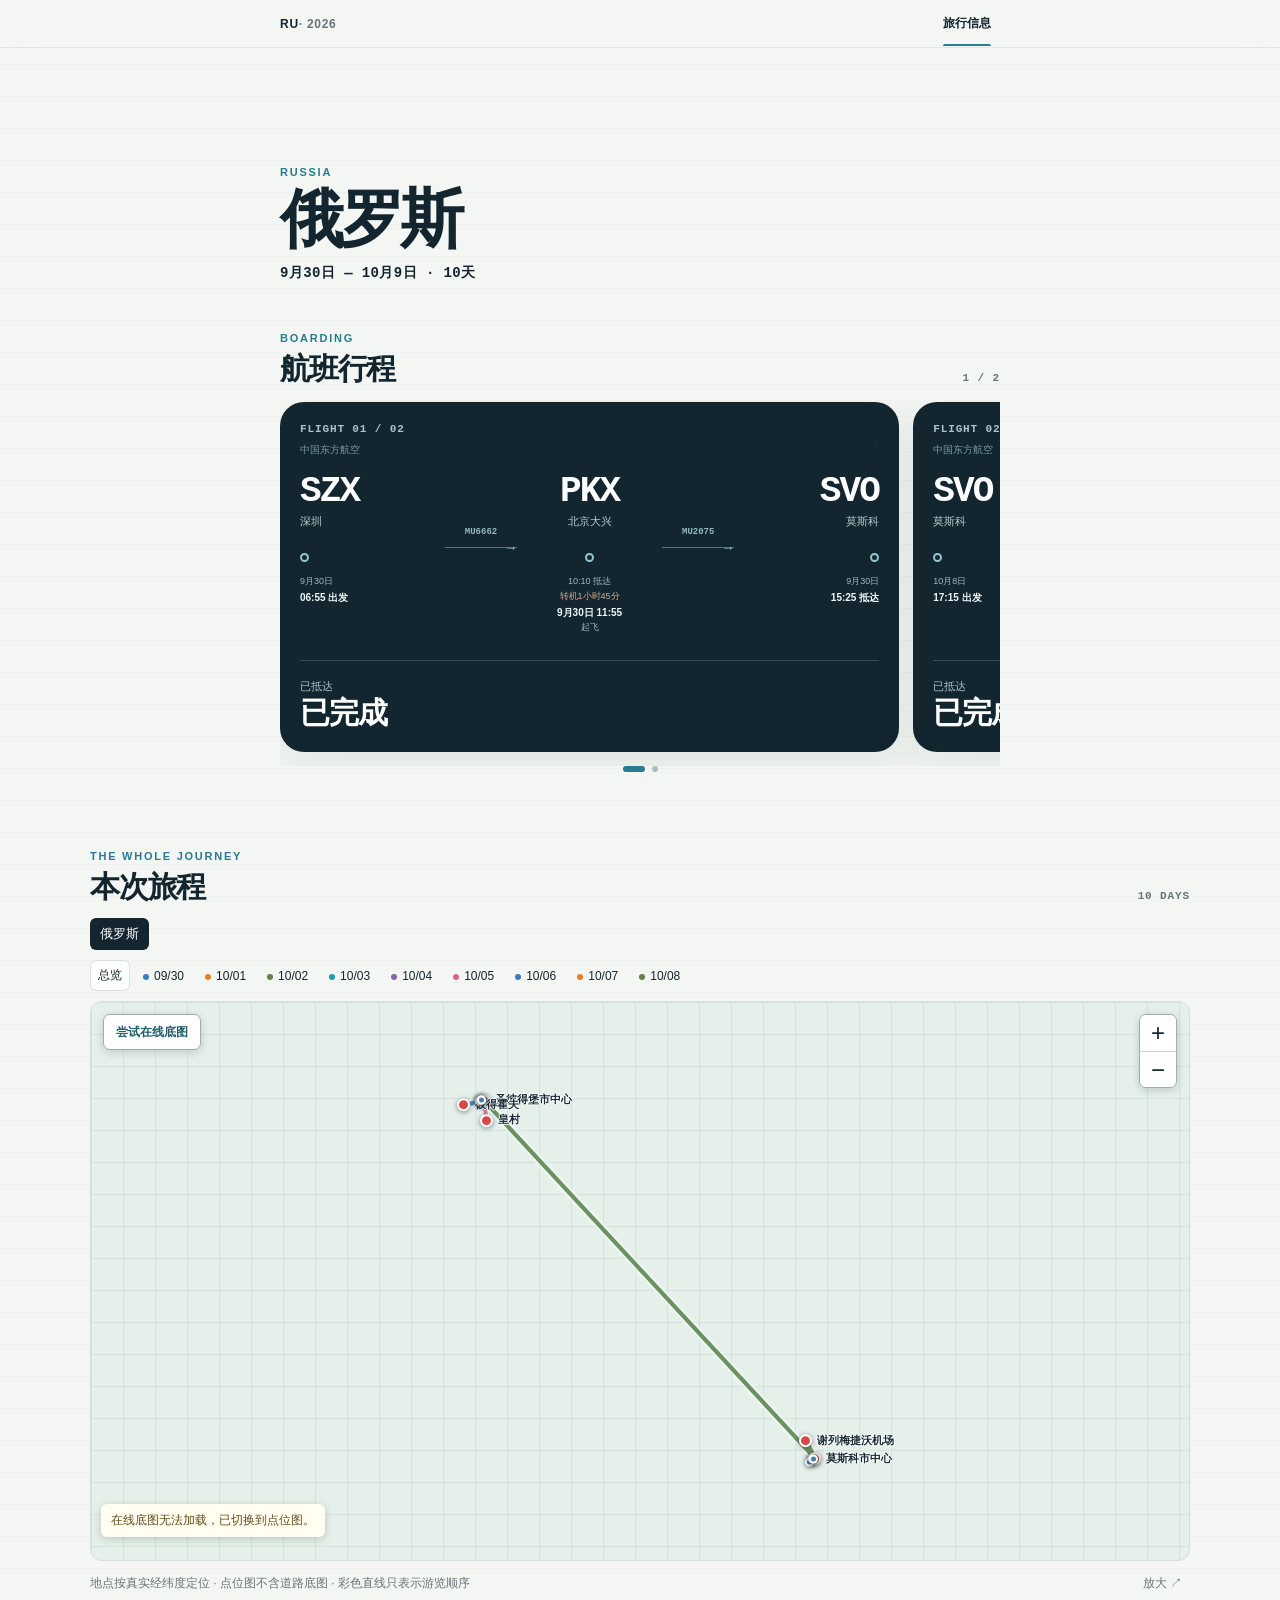
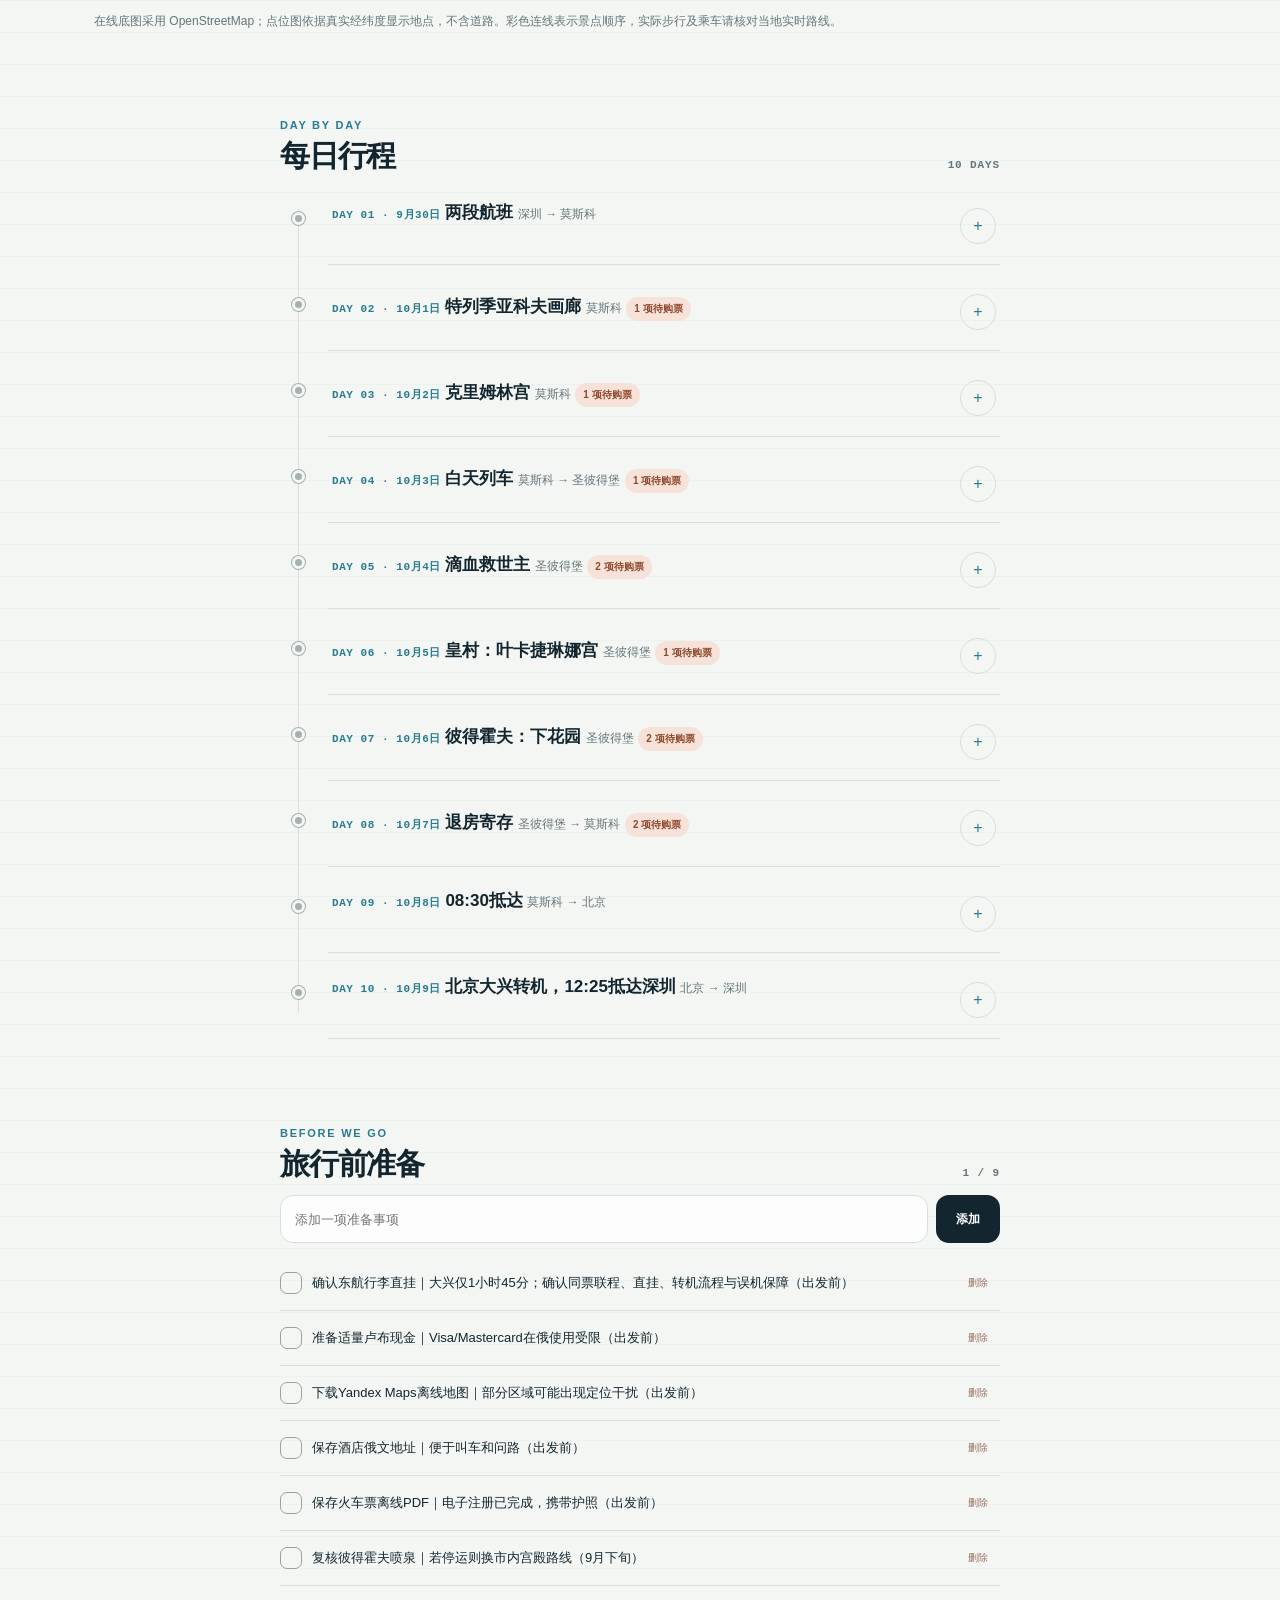
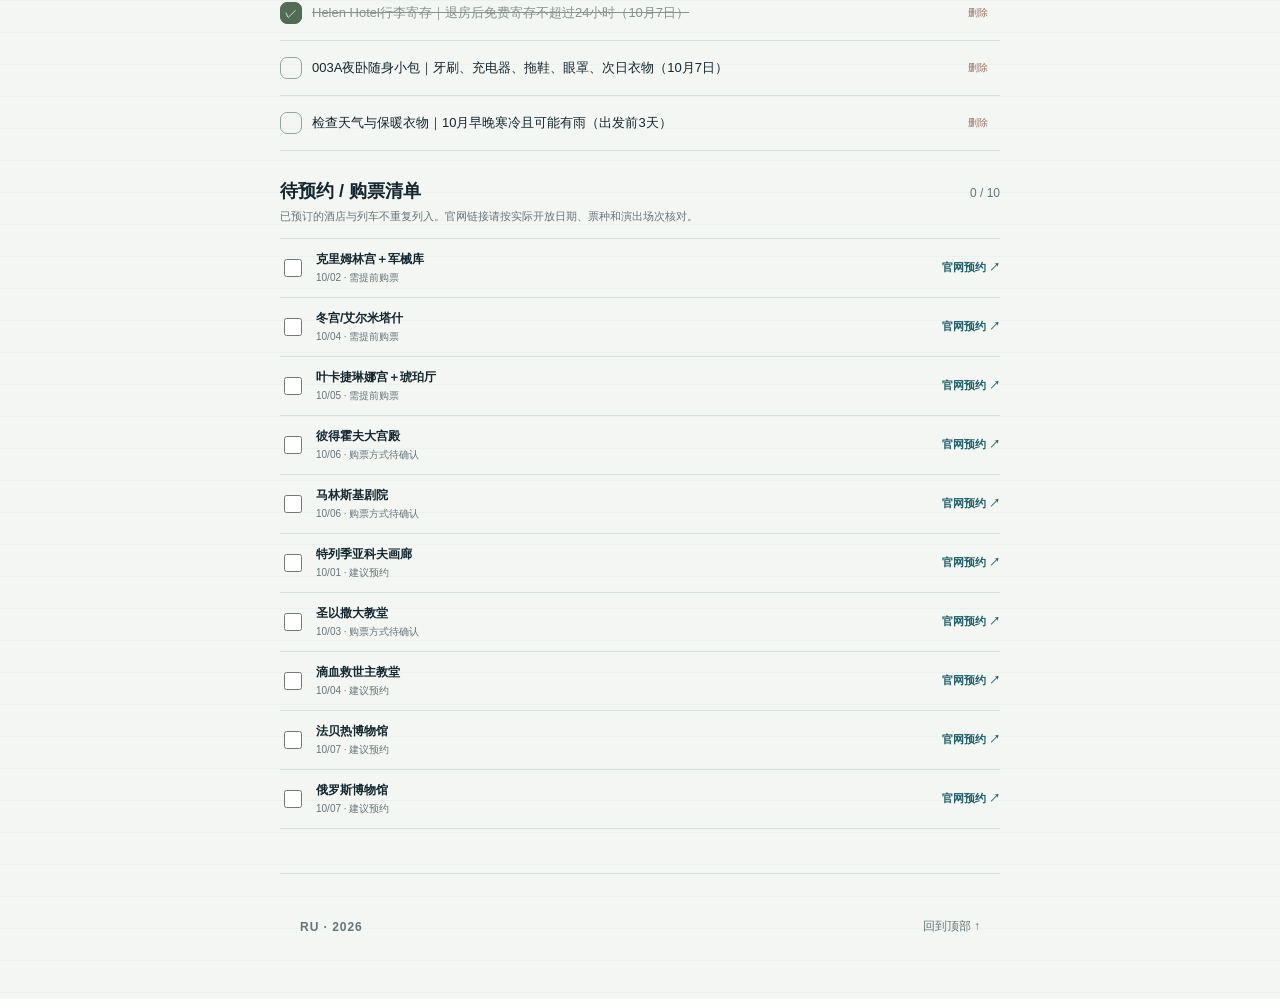
==== index.html @ ce192363 "Add daily transport and resilient coordinate map" ====
<!doctype html>
<html lang="zh-CN">
<head>
  <meta charset="utf-8">
  <meta name="viewport" content="width=device-width, initial-scale=1, viewport-fit=cover">
  <meta name="theme-color" content="#f3f6f2">
  <meta name="format-detection" content="telephone=no">
  <meta name="apple-mobile-web-app-capable" content="yes">
  <meta name="apple-mobile-web-app-status-bar-style" content="default">
  <title>俄罗斯双城旅行｜2026年秋</title>
  <meta name="description" content="2026年莫斯科与圣彼得堡旅行行程：航班、每日安排、路线和出行提醒。">
  <meta name="robots" content="noindex,nofollow,noarchive">
  <meta property="og:title" content="俄罗斯双城旅行｜2026年秋">
  <meta property="og:description" content="莫斯科与圣彼得堡的旅行行程和出行提醒。">
  <link rel="stylesheet" href="styles.css?v=20260925-transport-map">
  <link rel="stylesheet" href="ledger.css?v=20260910-2">
  <script src="runtime-storage.js?v=20260910-2" defer></script>
  <script src="overview-map.js?v=20260910-2" defer></script>
  <script src="route-ui.js?v=20260925-transport-map" defer></script>
  <script src="geo-map.js?v=20260925-transport-map" defer></script>
  <script src="app.js?v=20260925-transport-map" defer></script>
  <script src="ticket-pdf-preview.js?v=20260910-2" defer></script>
  <script src="ledger.js?v=20260910-3" defer></script>
  <script src="site-navigation.js?v=20260910-2" defer></script>
</head>
<body>
  <a class="skip-link" id="skip-link" href="#main">跳到主要内容</a>
  <header class="topbar" id="topbar">
    <a class="wordmark" id="wordmark" href="#top" aria-label="返回顶部"></a>
    <nav class="primary-navigation" aria-label="主要模块">
      <details class="travel-navigation" id="travel-navigation" hidden>
        <summary id="travel-navigation-trigger">旅行信息</summary>
        <div class="travel-navigation-menu" role="menu" aria-label="旅行信息栏目">
          <a href="#flights" role="menuitem" data-module="flights" hidden>航班</a>
          <a href="#route" role="menuitem" data-module="overview" hidden>路线</a>
          <a href="#itinerary" role="menuitem" data-module="itinerary" hidden>行程</a>
          <a href="#drive" role="menuitem" data-module="driving" hidden>自驾</a>
          <a href="#prep" role="menuitem" data-module="todo" hidden>Todo</a>
        </div>
      </details>
      <a class="primary-navigation__ledger" id="ledger-navigation-link" href="#ledger" data-module="ledger" hidden>记账</a>
    </nav>
  </header>

  <main id="main" data-site-view="travel">
    <section class="hero" id="top" aria-labelledby="trip-title">
      <div class="hero__eyebrow" id="trip-eyebrow"></div>
      <h1 id="trip-title">正在载入旅程</h1>
      <p class="hero__date" id="trip-date"></p>
    </section>

    <section class="section flights-section" id="flights" aria-labelledby="flights-title" data-module="flights" hidden>
      <div class="section-heading">
        <div>
          <p class="section-kicker">BOARDING</p>
          <h2 id="flights-title">航班行程</h2>
        </div>
        <p class="section-index" id="flight-index" aria-live="polite">1 / 3</p>
      </div>
      <div class="flight-carousel" id="flight-carousel" aria-label="航班卡片，可左右滑动"></div>
      <div class="carousel-dots" id="flight-dots" aria-hidden="true"></div>
    </section>

    <section class="section route-section" id="route" aria-labelledby="route-title" data-module="overview" hidden>
      <div class="section-heading">
        <div>
          <p class="section-kicker">THE WHOLE JOURNEY</p>
          <h2 id="route-title">本次旅程</h2>
        </div>
        <span class="soft-label" id="route-day-count"></span>
      </div>
      <div id="route-explorer"></div>
      <p class="route-caption">在线底图采用 OpenStreetMap；点位图依据真实经纬度显示地点，不含道路。彩色连线表示景点顺序，实际步行及乘车请核对当地实时路线。</p>
    </section>

    <section class="section itinerary-section" id="itinerary" aria-labelledby="itinerary-title" data-module="itinerary" hidden>
      <div class="section-heading">
        <div>
          <p class="section-kicker">DAY BY DAY</p>
          <h2 id="itinerary-title">每日行程</h2>
        </div>
        <span class="soft-label" id="day-count"></span>
      </div>
      <div class="timeline" id="timeline"></div>
    </section>

    <section class="section drive-section" id="drive" aria-labelledby="drive-title" data-module="driving" hidden>
      <div class="section-heading">
        <div>
          <p class="section-kicker">ON THE ROAD</p>
          <h2 id="drive-title">自驾信息</h2>
        </div>
        <span class="soft-label" id="rental-provider-label">RENTAL</span>
      </div>
      <div id="rental-card"></div>
      <div class="accordion-stack" id="drive-notes"></div>
    </section>

    <section class="section prep-section" id="prep" aria-labelledby="prep-title" data-module="todo" hidden>
      <div class="section-heading">
        <div>
          <p class="section-kicker">BEFORE WE GO</p>
          <h2 id="prep-title">旅行前准备</h2>
        </div>
        <span class="soft-label" id="todo-progress">0 / 0</span>
      </div>
      <form class="todo-form" id="todo-form">
        <input id="todo-input" type="text" maxlength="80" placeholder="添加一项准备事项" aria-label="准备事项">
        <button type="submit">添加</button>
      </form>
      <div class="todo-list" id="todo-list"></div>
      <div class="booking-checklist-heading"><h3>待预约 / 购票清单</h3><span id="booking-progress">0 / 0</span></div>
      <p class="booking-checklist-note">已预订的酒店与列车不重复列入。官网链接请按实际开放日期、票种和演出场次核对。</p>
      <div class="booking-checklist" id="booking-checklist"></div>
    </section>

    <footer class="footer">
      <p id="footer-mark"></p>
      <a href="#top">回到顶部 ↑</a>
    </footer>
  </main>

  <main class="ledger-view" id="ledger-view" data-site-view="ledger" data-module="ledger" hidden>
    <div id="ledger-root"></div>
  </main>

  <dialog class="map-dialog" id="map-dialog">
    <button type="button" class="dialog-close" id="map-close" aria-label="关闭路线图">关闭</button>
    <div id="map-dialog-content"></div>
  </dialog>

  <dialog class="ticket-dialog" id="ticket-dialog" aria-labelledby="ticket-dialog-title">
    <header>
      <div>
        <span>门票与预订</span>
        <h2 id="ticket-dialog-title">门票详情</h2>
      </div>
      <button type="button" id="ticket-dialog-close" aria-label="关闭门票详情">关闭</button>
    </header>
    <div class="ticket-dialog__body" id="ticket-dialog-body"></div>
  </dialog>

  <div class="place-map-overlay" id="place-map" hidden>
    <section class="place-map-sheet" role="dialog" aria-modal="true" aria-labelledby="place-map-title">
      <header><h2 id="place-map-title">地点地图</h2><button id="place-map-close" type="button" aria-label="关闭地点地图">关闭</button></header>
      <div id="place-map-preview" class="place-map-preview"></div>
      <footer><p>外部地图的访问情况取决于当前网络。实际路线请结合当地实时交通。</p><a id="place-map-external" target="_blank" rel="noopener noreferrer">用 OpenStreetMap 打开 ↗</a></footer>
    </section>
  </div>

  <div class="loading-error" id="loading-error" hidden>
    <strong>行程暂时无法载入</strong>
    <span>请确认 trip-data.json 已通过生成校验，并与网页位于同一目录。</span>
  </div>
</body>
</html>
---- styles.css ----
:root {
  --paper: #f3f6f2;
  --surface: #ffffff;
  --ink: #13262f;
  --muted: #66757a;
  --line: #d7dfdc;
  --lake: #287b90;
  --lake-soft: #d9ebee;
  --forest: #516b55;
  --terracotta: #b65c3a;
  --warning: #b84635;
  --radius-lg: 24px;
  --radius-md: 16px;
  --shadow: 0 16px 48px rgba(25, 47, 55, 0.08);
  --content: 720px;
  --safe-top: env(safe-area-inset-top, 0px);
  --safe-bottom: env(safe-area-inset-bottom, 0px);
}

* { box-sizing: border-box; }
[data-module][hidden] { display: none !important; }
html { scroll-behavior: smooth; background: var(--paper); }
body {
  margin: 0;
  color: var(--ink);
  background:
    linear-gradient(rgba(40, 123, 144, 0.035) 1px, transparent 1px),
    var(--paper);
  background-size: 100% 32px;
  font-family: -apple-system, BlinkMacSystemFont, "PingFang SC", "Hiragino Sans GB", "Microsoft YaHei", sans-serif;
  -webkit-font-smoothing: antialiased;
  -webkit-tap-highlight-color: transparent;
}

button, a { touch-action: manipulation; }
button { font: inherit; color: inherit; }
a { color: inherit; }
img { display: block; max-width: 100%; }

.skip-link {
  position: fixed;
  left: 12px;
  top: -80px;
  z-index: 100;
  padding: 12px 16px;
  background: var(--ink);
  color: white;
  border-radius: 10px;
}
.skip-link:focus { top: calc(12px + var(--safe-top)); }

.topbar {
  position: sticky;
  top: 0;
  z-index: 20;
  height: calc(48px + var(--safe-top));
  padding: var(--safe-top) 14px 0;
  display: flex;
  align-items: center;
  justify-content: space-between;
  border-bottom: 1px solid rgba(19, 38, 47, 0.08);
  background: rgba(243, 246, 242, 0.91);
  -webkit-backdrop-filter: blur(16px);
  backdrop-filter: blur(16px);
}
.wordmark { min-height: 44px; display: inline-flex; align-items: center; text-decoration: none; font-weight: 800; letter-spacing: 0.06em; font-size: 12px; }
.wordmark span { color: var(--muted); font-weight: 600; }
.topbar nav { display: flex; gap: 2px; }
.topbar nav a {
  min-width: 44px;
  min-height: 44px;
  padding: 0 6px;
  display: inline-flex;
  align-items: center;
  justify-content: center;
  color: var(--muted);
  text-decoration: none;
  font-size: 12px;
  font-weight: 650;
}
.topbar nav a:active { color: var(--lake); }

main { overflow: hidden; }
.hero, .section, .footer { width: min(100%, var(--content)); margin-inline: auto; }
.hero { padding: 32px 18px 24px; min-height: 188px; display: flex; flex-direction: column; justify-content: flex-end; }
.hero__eyebrow, .section-kicker {
  margin: 0 0 10px;
  color: var(--lake);
  font-size: 11px;
  font-weight: 800;
  letter-spacing: 0.16em;
}
.hero h1 { margin: 0; max-width: 620px; font-size: clamp(38px, 12vw, 64px); line-height: 0.98; letter-spacing: -0.06em; font-weight: 820; }
.hero__date { margin: 14px 0 0; font: 650 14px/1.4 ui-monospace, SFMono-Regular, Menlo, monospace; letter-spacing: 0.03em; }

.section { padding: 44px 18px; scroll-margin-top: 48px; }
.flights-section { padding-top: 24px; padding-bottom: 34px; }
.section-heading { margin-bottom: 16px; display: flex; justify-content: space-between; align-items: flex-end; gap: 16px; }
.section-heading h2 { margin: 0; font-size: 30px; line-height: 1; letter-spacing: -0.04em; }
.section-index, .soft-label { margin: 0; color: var(--muted); font: 700 11px/1 ui-monospace, SFMono-Regular, Menlo, monospace; letter-spacing: 0.08em; }

.flight-carousel {
  display: flex;
  gap: 14px;
  overflow-x: auto;
  scroll-snap-type: x mandatory;
  scrollbar-width: none;
  overscroll-behavior-x: contain;
  padding: 2px 0 14px;
}
.flight-carousel::-webkit-scrollbar { display: none; }
.flight-card {
  flex: 0 0 calc(100% - 20px);
  scroll-snap-align: center;
  min-height: 330px;
  padding: 20px;
  border-radius: var(--radius-lg);
  color: #eff8f8;
  background: var(--ink);
  box-shadow: var(--shadow);
  display: flex;
  flex-direction: column;
}
.flight-card__top { color: #a9c3c8; font: 700 11px/1.3 ui-monospace, SFMono-Regular, Menlo, monospace; letter-spacing: 0.08em; }
.flight-card__airlines { margin-top: 7px; color: #7599a0; font-size: 10px; }
.flight-flow { margin-top: 17px; display: grid; grid-template-columns: var(--route-columns); align-items: start; }
.flight-stop { min-width: 0; text-align: center; }
.flight-stop:first-child { text-align: left; }
.flight-stop:last-child { text-align: right; }
.flight-stop__code { display: block; color: #fff; font: 760 clamp(25px, 8vw, 36px)/1 ui-monospace, SFMono-Regular, Menlo, monospace; letter-spacing: -.05em; }
.flight-stop__city { display: block; min-height: 30px; margin-top: 5px; color: #b8cccf; font-size: 11px; line-height: 1.25; }
.flight-stop__dot { position: relative; z-index: 1; display: inline-block; width: 9px; height: 9px; margin: 8px 0 10px; border: 2px solid #8fc6d0; border-radius: 50%; background: var(--ink); }
.flight-stop__timing { display: flex; flex-direction: column; gap: 3px; color: #9db7bc; font-size: 9px; line-height: 1.3; }
.flight-stop__timing b { color: #eff8f8; font-size: 10px; font-weight: 720; }
.flight-stop__timing em { color: #e0a983; font-style: normal; font-size: 9px; }
.flight-segment { min-width: 0; padding-top: 53px; color: #91b9c0; text-align: center; }
.flight-segment span { display: block; overflow: hidden; font: 700 9px/1.2 ui-monospace, SFMono-Regular, Menlo, monospace; text-overflow: ellipsis; white-space: nowrap; }
.flight-segment i { display: block; height: 1px; margin-top: 9px; background: rgba(143,198,208,.5); color: #8fc6d0; font-style: normal; font-size: 13px; line-height: 1px; text-align: right; }
.flight-card__countdown-row { margin-top: auto; padding-top: 18px; border-top: 1px solid rgba(255,255,255,.16); }
.flight-countdown { text-align: left; }
.flight-countdown span { display: block; color: #a9c3c8; font-size: 11px; }
.flight-countdown strong { display: block; margin-top: 5px; color: #fff; font: 760 clamp(22px, 7vw, 30px)/1.1 ui-monospace, SFMono-Regular, Menlo, monospace; letter-spacing: -.03em; font-variant-numeric: tabular-nums; }
.flight-placeholder { margin: 34px 0 22px; }
.flight-placeholder__eyebrow { color: #e0a983; font: 760 10px/1.3 ui-monospace, SFMono-Regular, Menlo, monospace; letter-spacing: .12em; }
.flight-placeholder h3 { margin: 9px 0 0; color: #fff; font-size: clamp(24px, 7vw, 34px); line-height: 1.08; letter-spacing: -.035em; }
.flight-placeholder p { max-width: 520px; margin: 12px 0 0; color: #b8cccf; font-size: 12px; line-height: 1.7; }
.flight-placeholder ul { margin: 14px 0 0; padding: 0; display: flex; flex-wrap: wrap; gap: 7px; list-style: none; }
.flight-placeholder li { padding: 6px 9px; border: 1px solid rgba(143,198,208,.3); border-radius: 999px; color: #d7e7e8; background: rgba(255,255,255,.04); font-size: 10px; }
.carousel-dots { display: flex; justify-content: center; gap: 7px; }
.carousel-dot { width: 6px; height: 6px; border: 0; padding: 0; border-radius: 50%; background: #aebbb8; transition: width .2s ease; }
.carousel-dot.is-active { width: 22px; border-radius: 99px; background: var(--lake); }

.route-map-button { position: relative; display: block; width: 100%; padding: 0; overflow: hidden; border: 1px solid var(--line); border-radius: var(--radius-lg); background: var(--surface); box-shadow: var(--shadow); cursor: zoom-in; }
.route-map-button img { width: 100%; height: auto; }
.route-map-button span { position: absolute; right: 12px; bottom: 12px; padding: 9px 12px; border-radius: 999px; color: white; background: rgba(19,38,47,.86); font-size: 11px; font-weight: 700; backdrop-filter: blur(8px); }
.route-caption { margin: 12px 4px 0; color: var(--muted); font-size: 12px; line-height: 1.6; }

.timeline { position: relative; }
.timeline::before { content: ""; position: absolute; left: 18px; top: 22px; bottom: 26px; width: 1px; background: var(--line); }
.day-card { position: relative; padding-left: 48px; }
.day-card + .day-card { margin-top: 8px; }
.day-dot { position: absolute; left: 12px; top: 25px; z-index: 1; width: 13px; height: 13px; border: 3px solid var(--paper); border-radius: 50%; background: #a5b1ae; box-shadow: 0 0 0 1px #a5b1ae; }
.day-card.is-today .day-dot { background: var(--terracotta); box-shadow: 0 0 0 3px rgba(182,92,58,.18); }
.day-toggle { width: 100%; min-height: 78px; padding: 15px 4px; border: 0; border-bottom: 1px solid var(--line); background: transparent; text-align: left; display: grid; grid-template-columns: 1fr auto; gap: 12px; cursor: pointer; }
.day-meta { color: var(--lake); font: 750 11px/1.3 ui-monospace, SFMono-Regular, Menlo, monospace; letter-spacing: .05em; }
.day-title { margin-top: 5px; font-size: 17px; font-weight: 740; line-height: 1.35; }
.day-locations { margin-top: 5px; color: var(--muted); font-size: 12px; line-height: 1.45; }
.day-ticket-summary { display: inline-flex; min-height: 24px; margin-top: 9px; padding: 4px 8px; align-items: center; border-radius: 999px; font-size: 10px; font-weight: 760; }
.day-ticket-summary.has-pending { color: #8f492e; background: #f6e2d8; }
.day-ticket-summary.is-complete { color: #43654a; background: #dfeade; }
.day-chevron { width: 36px; height: 36px; align-self: center; border: 1px solid var(--line); border-radius: 50%; display: grid; place-items: center; color: var(--lake); transition: transform .2s ease; }
.day-toggle[aria-expanded="true"] .day-chevron { transform: rotate(45deg); }
.day-detail { padding: 18px 0 26px; }
.day-detail[hidden] { display: none; }
.schedule { margin: 0; padding: 0; list-style: none; }
.schedule-item { position: relative; padding: 0 0 21px 82px; min-height: 50px; }
.schedule-item::before { content: ""; position: absolute; left: 70px; top: 6px; bottom: 0; width: 1px; background: #dce4e2; }
.schedule-item:last-child::before { display: none; }
.schedule-time { position: absolute; left: 0; top: 0; width: 62px; color: var(--muted); font: 700 11px/1.45 ui-monospace, SFMono-Regular, Menlo, monospace; }
.schedule-item::after { content: ""; position: absolute; left: 66px; top: 5px; width: 9px; height: 9px; border: 2px solid var(--lake); border-radius: 50%; background: var(--paper); }
.schedule-text { font-size: 13px; line-height: 1.65; }
.schedule-map-links { margin-top: 7px; display: flex; flex-wrap: wrap; gap: 6px; }
.schedule-map-link { min-height: 32px; padding: 6px 9px; display: inline-flex; align-items: center; border: 1px solid #c8dadc; border-radius: 999px; color: #205e6b; background: #edf6f5; text-decoration: none; font-size: 11px; font-weight: 700; }
.schedule-ticket { margin-top: 9px; border: 1px solid #e8c8b8; border-radius: 12px; background: #fff8f4; overflow: hidden; }
.schedule-ticket summary { min-height: 38px; padding: 8px 10px; display: flex; align-items: center; gap: 6px; list-style: none; color: #8f492e; cursor: pointer; font-size: 10px; font-weight: 750; }
.schedule-ticket summary::-webkit-details-marker { display: none; }
.schedule-ticket summary b { margin-left: auto; color: var(--ink); font-size: 11px; }
.schedule-ticket.is-purchased { border-color: #cbdcca; background: #f1f7f0; }
.schedule-ticket.is-purchased summary { color: #43654a; }
.ticket-status-dot { width: 7px; height: 7px; flex: 0 0 7px; border-radius: 50%; background: currentColor; }
.schedule-ticket__body { padding: 0 10px 11px 23px; }
.schedule-ticket__body p { margin: 0; color: #614b42; font-size: 11px; line-height: 1.5; }
.schedule-ticket__body span { display: block; margin-top: 4px; color: var(--muted); font-size: 10px; }
.schedule-ticket__body a { min-height: 34px; margin-top: 5px; display: inline-flex; align-items: center; color: var(--lake); font-size: 10px; font-weight: 750; }
.detail-note { margin: 8px 0 0; padding: 12px 14px; border-left: 2px solid var(--terracotta); background: rgba(182,92,58,.06); color: #6d4c3e; font-size: 12px; line-height: 1.6; }
.costs { margin-top: 10px; display: flex; flex-wrap: wrap; gap: 6px; }
.cost-tag { padding: 7px 9px; border-radius: 8px; background: #e8eeeb; color: #53615e; font-size: 11px; }

.tickets-section { padding-top: 40px; }
.tickets-summary { margin: -5px 0 15px; color: var(--muted); font-size: 11px; line-height: 1.5; }
.ticket-filters { display: flex; gap: 7px; margin-bottom: 14px; overflow-x: auto; }
.ticket-filters button { min-height: 38px; padding: 0 14px; flex: 0 0 auto; border: 1px solid var(--line); border-radius: 999px; background: rgba(255,255,255,.7); color: var(--muted); cursor: pointer; font-size: 11px; font-weight: 720; }
.ticket-filters button.is-active { border-color: var(--ink); color: white; background: var(--ink); }
.ticket-list { display: grid; gap: 11px; }
.ticket-card { padding: 17px; border: 1px solid var(--line); border-radius: var(--radius-md); background: rgba(255,255,255,.78); }
.ticket-card.is-purchased { background: rgba(241,247,240,.82); }
.ticket-card__date { color: var(--lake); font: 740 10px/1.2 ui-monospace, SFMono-Regular, Menlo, monospace; letter-spacing: .06em; }
.ticket-card__head { margin-top: 9px; display: flex; align-items: flex-start; justify-content: space-between; gap: 10px; }
.ticket-card__head h3 { margin: 0; font-size: 16px; line-height: 1.25; }
.ticket-card__head p { margin: 4px 0 0; color: var(--muted); font-size: 10px; }
.ticket-badge { min-height: 25px; padding: 5px 8px; flex: 0 0 auto; border-radius: 999px; color: #8f492e; background: #f6e2d8; font-size: 9px; font-weight: 760; }
.ticket-badge.is-advance-recommended { color: #205e6b; background: #ddecf0; }
.ticket-badge.is-purchased { color: #43654a; background: #dfeade; }
.ticket-card__guidance { margin-top: 15px; padding-top: 13px; border-top: 1px solid var(--line); }
.ticket-card__guidance span { display: block; color: var(--muted); font-size: 9px; letter-spacing: .08em; }
.ticket-card__guidance strong { display: block; margin-top: 4px; font-size: 12px; line-height: 1.5; }
.ticket-details { margin-top: 7px; }
.ticket-details > summary { min-height: 38px; display: inline-flex; align-items: center; color: var(--lake); cursor: pointer; font-size: 11px; font-weight: 750; }
.ticket-details dl { margin: 4px 0 0; }
.ticket-details dl div { padding: 8px 0; border-top: 1px solid var(--line); display: grid; grid-template-columns: 70px 1fr; gap: 8px; font-size: 11px; line-height: 1.5; }
.ticket-details dt { color: var(--muted); }
.ticket-details dd { margin: 0; }
.ticket-uncertainties { margin-top: 8px; padding: 11px; border-radius: 10px; background: #f2f3ef; color: #52605d; font-size: 10px; }
.ticket-uncertainties ul { margin: 5px 0 0; padding-left: 16px; }
.ticket-actions { margin-top: 12px; display: flex; align-items: center; justify-content: space-between; gap: 8px; }
.ticket-actions a, .ticket-actions button { min-height: 40px; display: inline-flex; align-items: center; font-size: 10px; font-weight: 740; }
.ticket-actions a { color: var(--lake); }
.ticket-actions span { color: var(--muted); font-size: 10px; }
.ticket-actions button { padding: 0 12px; border: 0; border-radius: 10px; color: white; background: var(--lake); cursor: pointer; }
.tickets-empty { padding: 28px 0; color: var(--muted); text-align: center; font-size: 12px; }

.rental-panel { overflow: hidden; border-radius: var(--radius-lg); background: var(--ink); color: white; box-shadow: var(--shadow); }
.return-deadline { padding: 22px; background: #fff0e5; color: #713d27; border-bottom: 3px solid #bd6941; }
.return-deadline__label { display: block; font-size: 12px; font-weight: 800; }
.return-deadline > strong { display: block; margin: 12px 0 6px; font-size: clamp(23px,7vw,34px); line-height: 1.3; }
.return-deadline time { font-variant-numeric: tabular-nums; }
.return-deadline > span:not(:first-child), .return-deadline small { font-size: 11px; line-height: 1.6; }
.return-deadline p { margin: 10px 0; font-size: 12px; overflow-wrap: anywhere; }
.return-deadline__timer { padding: 12px 0; border-block: 1px solid #e7c6ad; font-size: 16px; font-weight: 750; font-variant-numeric: tabular-nums; }
.return-deadline__warning { font-weight: 750; }
.return-deadline.is-urgent { background: #ffe1da; color: #8c291f; border-color: #b84635; }
.rental-countdown { padding: 24px; background: var(--lake); }
.rental-countdown span { display: block; color: #d6ebee; font-size: 11px; font-weight: 700; letter-spacing: .08em; }
.rental-countdown strong { display: block; margin-top: 8px; font: 760 clamp(28px, 9vw, 44px)/1.05 ui-monospace, SFMono-Regular, Menlo, monospace; letter-spacing: -.05em; }
.rental-countdown small { display: block; margin-top: 10px; color: #d6ebee; line-height: 1.5; }
.rental-details { padding: 22px; }
.rental-car { font-size: 19px; font-weight: 750; }
.rental-sub { margin-top: 5px; color: #abc0c4; font-size: 12px; }
.rental-stops { margin-top: 24px; display: grid; gap: 16px; }
.rental-stop { display: grid; grid-template-columns: 58px 1fr; gap: 12px; }
.rental-stop__label { color: #7fa8b0; font: 700 10px/1.5 ui-monospace, SFMono-Regular, Menlo, monospace; }
.rental-stop b { display: block; font-size: 14px; }
.rental-stop span { display: block; margin-top: 4px; color: #abc0c4; font-size: 12px; line-height: 1.5; }
.rental-price { margin-top: 20px; padding-top: 18px; border-top: 1px solid rgba(255,255,255,.14); display: flex; justify-content: space-between; color: #abc0c4; font-size: 12px; }
.rental-price strong { color: white; font: 720 15px/1 ui-monospace, SFMono-Regular, Menlo, monospace; }

.accordion-stack { margin-top: 14px; display: grid; gap: 10px; }
.accordion { border: 1px solid var(--line); border-radius: var(--radius-md); background: rgba(255,255,255,.72); overflow: hidden; }
.accordion summary { min-height: 54px; padding: 16px; cursor: pointer; list-style: none; display: flex; justify-content: space-between; align-items: center; font-size: 14px; font-weight: 740; }
.accordion summary::-webkit-details-marker { display: none; }
.accordion summary::after { content: "+"; width: 28px; height: 28px; display: grid; place-items: center; border: 1px solid var(--line); border-radius: 50%; color: var(--lake); }
.accordion[open] summary::after { content: "−"; }
.accordion ul { margin: 0; padding: 0 18px 18px 38px; color: #47575b; }
.accordion li { margin: 9px 0; font-size: 12px; line-height: 1.65; }

.packing-progress { height: 4px; margin: -8px 0 24px; border-radius: 99px; background: #dbe3e0; overflow: hidden; }
.packing-progress span { display: block; width: 0; height: 100%; background: var(--lake); transition: width .2s ease; }
.packing-group + .packing-group { margin-top: 25px; }
.packing-group h3 { margin: 0 0 8px; color: var(--muted); font-size: 11px; letter-spacing: .1em; }
.packing-item { min-height: 52px; border-bottom: 1px solid var(--line); display: flex; align-items: center; gap: 12px; cursor: pointer; font-size: 14px; }
.packing-item input { appearance: none; width: 22px; height: 22px; margin: 0; flex: 0 0 22px; border: 1.5px solid #93a5a2; border-radius: 7px; background: transparent; display: grid; place-items: center; }
.packing-item input::after { content: "✓"; color: white; font-size: 14px; opacity: 0; transform: scale(.6); transition: .15s ease; }
.packing-item input:checked { border-color: var(--lake); background: var(--lake); }
.packing-item input:checked::after { opacity: 1; transform: scale(1); }
.packing-item:has(input:checked) span { color: #87928f; text-decoration: line-through; }
.text-button { min-height: 44px; margin-top: 18px; padding: 0; border: 0; background: transparent; color: var(--muted); font-size: 12px; text-decoration: underline; cursor: pointer; }

.footer { padding: 46px 20px calc(50px + var(--safe-bottom)); border-top: 1px solid var(--line); display: flex; justify-content: space-between; color: var(--muted); font-size: 12px; }
.footer p { margin: 0; font-weight: 750; letter-spacing: .08em; }
.footer a { min-height: 44px; margin-top: -15px; display: flex; align-items: center; text-decoration: none; }

.map-dialog { width: 100%; max-width: 760px; height: 100%; max-height: none; margin: 0; padding: calc(56px + var(--safe-top)) 0 var(--safe-bottom); border: 0; background: #0e1b21; overflow: auto; }
.map-dialog::backdrop { background: rgba(7,18,22,.88); }
.map-dialog.is-fallback-open { position: fixed; inset: 0; z-index: 50; display: block; }
.map-dialog img { width: 100%; height: auto; }
.dialog-close { position: fixed; z-index: 2; top: calc(10px + var(--safe-top)); right: 12px; min-width: 54px; min-height: 40px; border: 0; border-radius: 999px; background: rgba(255,255,255,.92); color: var(--ink); font-size: 12px; font-weight: 700; }
.loading-error { position: fixed; left: 16px; right: 16px; bottom: calc(16px + var(--safe-bottom)); z-index: 30; padding: 16px; border-radius: 14px; color: white; background: var(--warning); box-shadow: var(--shadow); }
.loading-error strong, .loading-error span { display: block; }
.loading-error span { margin-top: 5px; font-size: 12px; line-height: 1.5; }

:focus-visible { outline: 3px solid rgba(40,123,144,.45); outline-offset: 3px; }

.place-map-overlay { position: fixed; inset: 0; z-index: 60; background: rgba(7,18,22,.6); display: flex; align-items: flex-end; justify-content: center; }
.place-map-overlay[hidden] { display: none; }
.place-map-sheet { width: min(100%,720px); height: 85vh; height: 85dvh; display: flex; flex-direction: column; background: var(--paper); border-radius: 20px 20px 0 0; overflow: hidden; padding-bottom: var(--safe-bottom); }
.place-map-sheet header { padding: 10px 16px; display: flex; align-items: center; justify-content: space-between; gap: 12px; }
.place-map-sheet h2 { margin: 0; font-size: 17px; overflow-wrap: anywhere; }
.place-map-sheet button { flex-shrink: 0; min-height: 44px; min-width: 48px; border: 0; background: transparent; color: var(--lake); }
.place-map-preview { flex:1; min-height:0; display:grid; place-items:center; padding:20px; background:#e9f0ed; }
.place-coordinate-preview { width:100%; }
.place-coordinate-preview__grid { position:relative; min-height:180px; border:1px solid #b8cfca; border-radius:12px; background-color:#e6f0ea; background-image:linear-gradient(#b9d1cb66 1px,transparent 1px),linear-gradient(90deg,#b9d1cb66 1px,transparent 1px); background-size:32px 32px; }
.place-coordinate-preview__pin { position:absolute; left:50%; top:50%; transform:translate(-50%,-50%); color:#d84847; font-size:42px; text-shadow:0 2px 3px white; }
.place-coordinate-preview__details { padding:13px 2px; }
.place-coordinate-preview__details strong { display:block; font-size:15px; }
.place-coordinate-preview__details p { margin:6px 0; color:#355f60; font-size:12px; }
.place-coordinate-preview__details small { color:var(--muted); line-height:1.5; }
.route-place-popover .place-coordinate-preview__grid { min-height:140px; }
.place-map-sheet footer { padding: 10px 16px; }
.place-map-sheet footer p { margin: 0; color: var(--muted); font-size: 11px; line-height: 1.5; }
.place-map-sheet footer a { display: flex; min-height: 44px; align-items: center; color: var(--lake); font-size: 13px; font-weight: 700; }

/* Compact ticket completion, driving notes and user-managed trip preparation */
.schedule-ticket { min-height: 58px; padding: 9px 10px; background: #fff2ed; display: grid; grid-template-columns: 21px minmax(0,1fr) auto; align-items: flex-start; gap: 9px; }
.schedule-ticket__toggle { display: contents; cursor: pointer; }
.schedule-ticket input { position: absolute; opacity: 0; pointer-events: none; }
.schedule-ticket__check { width: 21px; height: 21px; margin-top: 1px; flex: 0 0 21px; border: 1.5px solid #ba765d; border-radius: 7px; color: transparent; display: grid; place-items: center; font-size: 12px; }
.schedule-ticket__content { min-width: 0; display: grid; grid-template-columns: auto 1fr; align-items: baseline; gap: 2px 7px; }
.schedule-ticket__status { color: #995137; font-size: 9px; font-weight: 780; }
.schedule-ticket__content strong { overflow: hidden; color: var(--ink); font-size: 11px; text-overflow: ellipsis; white-space: nowrap; }
.schedule-ticket__content small { grid-column: 1 / -1; color: #795c50; font-size: 9px; line-height: 1.45; }
.schedule-ticket__open { align-self: center; min-width: 44px; min-height: 36px; padding: 0 8px; border: 0; border-left: 1px solid rgba(153,81,55,.18); background: transparent; color: #8f492e; cursor: pointer; font-size: 10px; font-weight: 760; }
.schedule-ticket.is-purchased { border-color: #cbdcca; background: #eaf3e9; }
.schedule-ticket.is-purchased .schedule-ticket__check { border-color: var(--forest); color: white; background: var(--forest); }
.schedule-ticket.is-purchased .schedule-ticket__status { color: var(--forest); }
.schedule-ticket.is-purchased .schedule-ticket__content strong { color: #708072; text-decoration: line-through; }
.schedule-ticket.is-purchased .schedule-ticket__content small { display: none; }
.schedule-ticket.is-purchased .schedule-ticket__open { color: var(--forest); border-left-color: rgba(81,107,85,.2); }

.ticket-dialog { width: min(100% - 28px,720px); max-height: min(88dvh,820px); padding: 0; border: 1px solid rgba(19,38,47,.12); border-radius: 20px; background: var(--paper); box-shadow: 0 22px 70px rgba(19,38,47,.2); overflow: hidden; }
.ticket-dialog[open] { display: flex; flex-direction: column; }
.ticket-dialog::backdrop { background: rgba(7,18,22,.58); backdrop-filter: blur(3px); }
.ticket-dialog > header { min-height: 76px; padding: 16px 18px; display: flex; align-items: center; justify-content: space-between; gap: 16px; border-bottom: 1px solid var(--line); }
.ticket-dialog > header span { display: block; color: var(--lake); font-size: 10px; font-weight: 780; letter-spacing: .12em; }
.ticket-dialog > header h2 { margin: 5px 0 0; font-size: 21px; letter-spacing: -.035em; }
.ticket-dialog > header button { min-width: 52px; min-height: 40px; border: 0; border-radius: 999px; background: white; color: var(--lake); cursor: pointer; font-size: 12px; font-weight: 720; }
.ticket-dialog__body { min-height: 0; padding: 18px; overflow: auto; flex: 1 1 auto; }
.ticket-dialog__status { margin: 0; color: var(--terracotta); font-size: 11px; font-weight: 780; }
.ticket-dialog__guidance { margin: 8px 0 16px; color: #47575b; font-size: 13px; line-height: 1.65; }
.ticket-dialog__preview { width: 100%; min-height: min(58dvh,520px); max-height: 62dvh; border: 1px solid var(--line); border-radius: 12px; background: white; object-fit: contain; }
.ticket-dialog__preview--pdf { display: block; height: min(68dvh,680px); max-height: none; object-fit: initial; }
.ticket-dialog__empty { margin: 18px 0; padding: 24px 16px; border: 1px dashed var(--line); border-radius: 12px; color: var(--muted); text-align: center; font-size: 12px; line-height: 1.6; }
.ticket-dialog__links { margin-top: 14px; display: flex; flex-wrap: wrap; gap: 8px; }
.ticket-dialog__links a { min-height: 42px; padding: 0 13px; display: inline-flex; align-items: center; border: 1px solid #c8dadc; border-radius: 999px; color: #205e6b; background: #edf6f5; text-decoration: none; font-size: 12px; font-weight: 720; }

.accordion-stack { margin-top: 14px; display: block; }
.drive-note-tabs { display: grid; grid-template-columns: repeat(3, 1fr); border-bottom: 1px solid var(--line); }
.drive-note-tabs button { position: relative; min-width: 0; min-height: 48px; padding: 12px 4px; border: 0; background: transparent; color: var(--muted); cursor: pointer; font-size: 12px; font-weight: 650; }
.drive-note-tabs button::after { content: ""; position: absolute; bottom: -1px; left: 20%; right: 20%; height: 2px; border-radius: 2px; background: transparent; }
.drive-note-tabs button[aria-expanded="true"] { color: var(--ink); font-weight: 780; }
.drive-note-tabs button[aria-expanded="true"]::after { background: var(--lake); }
.drive-note-panel { padding: 8px 4px 4px; }
.drive-note-panel[hidden] { display: none; }
.drive-note-panel ul { margin: 0; padding: 0; list-style: none; color: #47575b; }
.drive-note-panel li { position: relative; margin: 0; padding: 12px 0 12px 14px; font-size: 12px; line-height: 1.7; }
.drive-note-panel li + li { border-top: 1px solid var(--line); }
.drive-note-panel li::before { content: ""; position: absolute; left: 0; top: 20px; width: 4px; height: 4px; border-radius: 50%; background: #8ca5a7; }

.todo-form { display: grid; grid-template-columns: 1fr auto; gap: 8px; }
.todo-form input { min-width: 0; min-height: 48px; padding: 0 14px; border: 1px solid var(--line); border-radius: 13px; background: rgba(255,255,255,.8); font: inherit; font-size: 13px; outline: none; }
.todo-form input:focus { border-color: var(--lake); box-shadow: 0 0 0 3px rgba(40,123,144,.1); }
.todo-form button { min-width: 64px; min-height: 48px; border: 0; border-radius: 13px; color: white; background: var(--ink); cursor: pointer; font-size: 12px; font-weight: 750; }
.todo-list { margin-top: 13px; }
.todo-item { min-height: 54px; border-bottom: 1px solid var(--line); display: grid; grid-template-columns: 1fr auto; align-items: center; gap: 8px; }
.todo-item label { min-width: 0; min-height: 54px; display: flex; align-items: center; gap: 10px; cursor: pointer; }
.todo-item input { position: absolute; opacity: 0; pointer-events: none; }
.todo-check { width: 22px; height: 22px; flex: 0 0 22px; border: 1.5px solid #93a5a2; border-radius: 7px; color: transparent; display: grid; place-items: center; font-size: 12px; }
.todo-text { min-width: 0; font-size: 13px; overflow-wrap: anywhere; }
.todo-item.is-complete .todo-check { border-color: var(--forest); color: white; background: var(--forest); }
.todo-item.is-complete .todo-text { color: #87928f; text-decoration: line-through; }
.todo-delete { min-width: 44px; min-height: 44px; padding: 0; border: 0; color: #9a7062; background: transparent; cursor: pointer; font-size: 10px; }
.todo-empty { margin: 0; padding: 22px 0 8px; color: var(--muted); text-align: center; font-size: 11px; }

@media (min-width: 700px) {
  .topbar { padding-inline: max(24px, calc((100vw - var(--content)) / 2)); }
  .hero { min-height: 260px; padding-inline: 0; }
  .section { padding-inline: 0; }
  .flight-card { flex-basis: 86%; min-height: 350px; }
  .rental-stops { grid-template-columns: 1fr 1fr; }
}

@media (prefers-reduced-motion: reduce) {
  html { scroll-behavior: auto; }
  *, *::before, *::after { transition-duration: .01ms !important; animation-duration: .01ms !important; }
}

/* Map is the main surface; date controls remain compact. */
.route-region-tabs,.route-day-tabs { display:flex;align-items:center;gap:5px;flex-wrap:wrap;margin-bottom:10px; }
.route-region-tabs button,.route-day-tabs button { border:0;background:transparent;padding:7px 10px;font-size:13px;border-radius:6px;cursor:pointer; }
.route-region-tabs button[aria-pressed="true"] {background:var(--ink);color:white;}
.route-day-tabs button {font-size:12px;padding:7px 8px;}
.route-day-tabs button[aria-pressed="true"] {background:white;box-shadow:inset 0 0 0 1px var(--line);}
.route-day-tabs i {display:inline-block;width:6px;height:6px;border-radius:50%;background:var(--route-color);margin-right:5px;}
.travel-map-scroll {overflow-x:auto;overscroll-behavior-inline:contain;scrollbar-width:thin;border-radius:12px;border:1px solid var(--line);background:#f6f6f1;}
.travel-map-canvas {position:relative;min-width:700px;}
.travel-map-canvas svg {display:block;width:100%;height:auto;}
.map-utility {display:flex;justify-content:space-between;align-items:center;margin:5px 0 12px;font-size:12px;color:var(--muted);}
.map-utility button {border:0;background:transparent;font-size:12px;padding:8px;cursor:pointer;}
.transport-pin {position:absolute;transform:translate(-50%,-50%);font-size:11px;line-height:1.2;border:1px solid var(--route-color);background:white;color:var(--ink);padding:5px 7px;border-radius:20px;cursor:pointer;box-shadow:0 2px 6px #13262f22;white-space:nowrap;}
.transport-pin::before {content:"";position:absolute;inset:-6px;}
.transport-pin[aria-expanded="true"] {background:var(--route-color);color:white;}
.transport-popover {position:fixed;z-index:100;width:min(300px,calc(100vw - 16px));padding:16px 30px 14px 16px;border:1px solid var(--line);border-radius:12px;background:white;box-shadow:0 8px 32px #13262f30;font-size:14px;line-height:1.6;}
.transport-popover strong {font-size:13px;}
.transport-popover p {margin:7px 0 0;}
.transport-popover button {position:absolute;right:4px;top:4px;background:transparent;border:0;width:28px;height:28px;cursor:pointer;}
.route-list-overview {border-top:1px solid var(--line);}
.route-list-overview a {display:flex;gap:16px;padding:14px 0;border-bottom:1px solid var(--line);text-decoration:none;font-size:14px;}
.route-list-overview span {white-space:nowrap;color:var(--muted);font-size:12px;}
.day-detail .travel-map-block {margin:0 0 22px;}
#map-dialog {width:96vw;max-width:1448px;overflow:auto;padding:48px 12px 12px;background:#f6f6f1;}
#map-dialog-content {overflow:auto;}
#map-dialog-content .travel-map-canvas {min-width:1100px;}
button:focus-visible,a:focus-visible {outline:2px solid var(--lake);outline-offset:3px;}
@media(min-width:1000px) {.route-section {width:min(1100px,calc(100vw - 64px));max-width:none;margin-left:50%;transform:translateX(-50%);} .travel-map-canvas {min-width:0;}}
.is-overview .travel-map-canvas {min-width:0;}

/* Daily and Overview deliberately share one full-map canvas and viewport. */
.is-daily .travel-map-scroll {overflow:hidden;}
.is-daily .travel-map-canvas {width:100%;min-width:0;}
.map-place-dot {position:absolute;transform:translate(-50%,-50%);width:24px;height:24px;padding:0;border:0;border-radius:50%;background:transparent;display:grid;place-items:center;cursor:pointer;}
.map-place-dot span {display:block;width:11px;height:11px;border:1.5px solid #fffdf6;background:var(--route-color);border-radius:50%;box-shadow:0 0 0 1px var(--route-color);}
.map-place-dot:hover span,.map-place-dot[aria-expanded="true"] span {box-shadow:0 0 0 4px #ffffffa8,0 0 0 5px var(--route-color);}
.transport-pin {transform:translate(-50%,-50%);width:28px;height:28px;display:grid;place-items:center;padding:6px;border-radius:8px;border:1px solid var(--route-color);color:var(--route-color);box-shadow:0 2px 5px #13262f18;}
.transport-pin::before {inset:-3px;}
.transport-pin svg {width:15px;height:15px;}
.transport-pin[aria-expanded="true"] {background:var(--route-color);color:white;}
.route-popover {position:fixed;z-index:100;width:min(360px,calc(100vw - 16px));max-height:calc(100dvh - 16px);overflow:auto;padding:16px;border:1px solid var(--line);border-radius:13px;background:#fff;box-shadow:0 10px 36px #13262f33;color:var(--ink);}
.route-popover .route-popover-close {position:absolute;right:5px;top:5px;display:grid;place-items:center;width:30px;height:30px;padding:0;border:0;border-radius:50%;background:transparent;font-size:20px;cursor:pointer;}
.route-place-popover header {padding-right:22px;margin-bottom:10px;}
.route-place-popover header small {display:block;color:var(--muted);font-size:12px;margin-bottom:4px;}
.route-place-popover header strong {font-size:15px;}
.route-place-popover iframe {display:block;width:100%;height:min(240px,35dvh);border:1px solid var(--line);border-radius:8px;background:#edf1ea;}
.route-place-popover footer {display:flex;flex-direction:column;gap:7px;margin-top:10px;font-size:13px;}
.route-place-popover footer small {font-size:12px;color:var(--muted);}
.popup-place-options {display:flex;gap:5px;flex-wrap:wrap;margin-bottom:10px;}
.popup-place-options button {padding:6px 9px;border:1px solid var(--line);border-radius:6px;background:white;font-size:12px;cursor:pointer;}

.ledger-confirm-dialog { width: min(100% - 40px, 380px); padding: 0; border: 1px solid rgba(19,38,47,.14); border-radius: 18px; background: var(--paper); color: var(--ink); box-shadow: 0 22px 70px rgba(19,38,47,.28); }
.ledger-confirm-dialog::backdrop { background: rgba(7,18,22,.55); backdrop-filter: blur(3px); }
.ledger-confirm-card { padding: 24px 22px 18px; }
.ledger-confirm-card p { margin: 0; font-size: 17px; font-weight: 700; line-height: 1.55; text-align: center; }
.ledger-confirm-actions { display: grid; grid-template-columns: 1fr 1fr; gap: 10px; margin-top: 24px; }
.ledger-confirm-actions button { min-height: 46px; border: 1px solid var(--line); border-radius: 12px; background: white; color: var(--ink); font: inherit; font-size: 14px; font-weight: 720; cursor: pointer; }
.ledger-confirm-actions .ledger-confirm-danger { border-color: rgba(171,67,55,.28); background: #fff1ee; color: #a13f34; }
.popup-place-options button[aria-pressed="true"] {background:var(--ink);color:white;}
.transport-popover {width:min(320px,calc(100vw - 16px));padding-right:32px;font-size:14px;line-height:1.65;}
.transport-leg + .transport-leg {margin-top:10px;padding-top:10px;border-top:1px solid var(--line);}
.transport-leg strong {font-size:13px;}
.transport-leg p {margin:5px 0 0;}
#map-dialog-content .daily-fullscreen {min-width:850px;}

@media (max-width:699px) {
  .is-daily .map-place-dot {width:14px;height:14px;}
  .is-daily .map-place-dot span {width:8px;height:8px;border-width:1px;}
  .is-daily .transport-pin {width:24px;height:24px;padding:5px;border-radius:7px;}
  .is-daily .transport-pin svg {width:13px;height:13px;}
  #map-dialog-content .daily-fullscreen {width:100%;min-width:0;}
}

/* Geographic map. Tile images and overlays share the same Web Mercator viewport. */
.geo-map { position:relative; height:clamp(340px,55vw,560px); overflow:hidden; border:1px solid var(--line); border-radius:12px; background:#e9eee9; touch-action:none; cursor:grab; }
.geo-map:active { cursor:grabbing; }
.geo-map.is-offline { background-color:#e6f0ea; background-image:linear-gradient(#b9d1cb66 1px,transparent 1px),linear-gradient(90deg,#b9d1cb66 1px,transparent 1px); background-size:32px 32px; }
.geo-map-tiles,.geo-map-routes,.geo-map-markers { position:absolute; inset:0; }
.geo-map-tiles { z-index:0; }
.geo-map-tiles img { position:absolute; display:block; width:256px; height:256px; user-select:none; pointer-events:none; }
.geo-map-routes { z-index:1; pointer-events:none; overflow:visible; }
.geo-route-line { fill:none; stroke-width:4; stroke-linejoin:round; stroke-linecap:round; stroke-opacity:.82; paint-order:stroke; filter:drop-shadow(0 0 2px white); }
.geo-map-markers { z-index:2; pointer-events:none; }
.geo-map-marker { position:absolute; display:flex; align-items:center; gap:5px; transform:translate(-7px,-50%); border:0; padding:0; background:transparent; color:#172c36; white-space:nowrap; font:700 11px/1.25 system-ui,sans-serif; text-shadow:0 1px white,0 -1px white,1px 0 white,-1px 0 white; pointer-events:auto; cursor:pointer; }
.geo-marker-dot { display:block; flex:none; width:13px; height:13px; border:2px solid white; border-radius:50%; background:#d84847; box-shadow:0 1px 5px #13262f88; }
.geo-map-marker.is-small .geo-marker-label { display:none; }
.geo-map-marker.is-small .geo-marker-dot { width:9px; height:9px; background:#497ca8; }
.geo-map-marker:hover .geo-marker-label,.geo-map-marker:focus-visible .geo-marker-label { display:block; }
.geo-map-controls { position:absolute; z-index:3; top:12px; right:12px; display:grid; border:1px solid #9dadb2; border-radius:7px; overflow:hidden; box-shadow:0 2px 8px #13262f33; }
.geo-map-controls button { width:36px; height:36px; border:0; background:white; color:var(--ink); font-size:24px; line-height:1; cursor:pointer; }
.geo-map-controls button + button { border-top:1px solid #cbd4d2; }
.geo-map-mode { position:absolute; z-index:3; top:12px; left:12px; min-height:36px; padding:0 12px; border:1px solid #9dadb2; border-radius:7px; background:#fffffff2; color:#205e6b; font-size:12px; font-weight:700; box-shadow:0 2px 8px #13262f33; cursor:pointer; }
.geo-map.is-offline .geo-map-attribution { display:none; }
.geo-map-attribution { position:absolute; z-index:3; right:0; bottom:0; padding:2px 5px; background:#ffffffe6; font:10px system-ui,sans-serif; }
.geo-map-attribution a { color:#205e6b; }
.geo-map-error { position:absolute; z-index:3; left:10px; bottom:23px; max-width:calc(100% - 20px); padding:8px 10px; border-radius:6px; background:#fffef1; color:#654b18; font-size:12px; box-shadow:0 2px 8px #13262f33; }
.geo-map-error[hidden] { display:none; }
.geo-map-error a { color:inherit; }
.geo-map-block .map-utility { gap:12px; line-height:1.5; }
#map-dialog .geo-map { height:min(78dvh,820px); }
#map-dialog-content .geo-map-block { width:100%; }
@media(max-width:699px) { .geo-map { height:390px; } #map-dialog { width:100vw; max-width:none; padding:48px 8px 8px; } #map-dialog .geo-map { height:calc(100dvh - 118px); } }

.hub-transfer-guide { margin:20px 0 4px; padding:16px; border:1px solid #cbdcde; border-radius:14px; background:#f3f8f7; }
.daily-transport { margin:20px 0 4px; padding:16px; border:1px solid #d7dfcf; border-radius:14px; background:#f8faf4; }
.daily-transport h3 { margin:0 0 10px; font-size:15px; }
.daily-transport ol { list-style:none; margin:0; padding:0; }
.daily-transport li { padding:11px 0; border-top:1px solid #dfe8da; }
.daily-transport__route { display:flex; align-items:baseline; justify-content:space-between; flex-wrap:wrap; gap:4px 12px; }
.daily-transport__route strong { color:var(--ink); font-size:12px; }
.daily-transport__route span { color:#356b57; font-size:12px; font-weight:700; }
.daily-transport p { margin:5px 0 0; color:#485d54; font-size:11px; line-height:1.6; }
.hub-transfer-guide h3 { margin:0 0 10px; font-size:15px; }
.hub-transfer-leg { padding:12px 0; border-top:1px solid #d8e5e5; }
.hub-transfer-leg h4 { margin:0 0 8px; font-size:13px; }
.hub-transfer-leg p { margin:6px 0; color:#354f53; font-size:12px; line-height:1.7; }
.hub-transfer-links { display:flex; flex-wrap:wrap; gap:7px; margin-top:9px; }
.hub-transfer-links a { display:inline-flex; align-items:center; min-height:34px; padding:5px 10px; border:1px solid #b9d1d4; border-radius:7px; color:#205e6b; background:white; font-size:11px; font-weight:700; text-decoration:none; }
.booking-checklist-heading { display:flex; align-items:baseline; justify-content:space-between; gap:12px; margin:28px 0 5px; }
.booking-checklist-heading h3 { margin:0; font-size:18px; }
.booking-checklist-heading span { color:var(--muted); font-size:12px; }
.booking-checklist-note { margin:0 0 12px; color:var(--muted); font-size:11px; line-height:1.6; }
.booking-checklist { border-top:1px solid var(--line); }
.booking-checklist-item { display:flex; align-items:center; justify-content:space-between; gap:12px; padding:12px 0; border-bottom:1px solid var(--line); }
.booking-checklist-item label { display:flex; align-items:center; gap:11px; min-width:0; cursor:pointer; }
.booking-checklist-item input { width:18px; height:18px; flex:none; accent-color:#43765c; }
.booking-checklist-item strong { display:block; font-size:12px; }
.booking-checklist-item small { display:block; margin-top:3px; color:var(--muted); font-size:10px; }
.booking-checklist-item a { flex:none; color:#205e6b; font-size:11px; font-weight:700; text-decoration:none; }
.booking-checklist-item.is-complete strong { color:#61806b; text-decoration:line-through; }
---- ledger.css ----
/* Primary travel / ledger view switch. Ledger component styles follow below. */
[data-site-view][hidden] { display: none !important; }

.topbar .primary-navigation {
  display: flex;
  align-items: center;
  gap: 4px;
}

.travel-navigation { position: relative; }
.travel-navigation summary {
  position: relative;
  min-height: 44px;
  padding: 0 9px;
  display: inline-flex;
  align-items: center;
  gap: 4px;
  color: var(--muted);
  cursor: pointer;
  list-style: none;
  font-size: 12px;
  font-weight: 680;
}
.travel-navigation summary::-webkit-details-marker { display: none; }
.travel-navigation summary span { transition: transform .18s ease; }
.travel-navigation[open] summary span { transform: rotate(180deg); }
.travel-navigation summary[aria-current="page"],
.topbar .primary-navigation__ledger[aria-current="page"] { color: var(--ink); }
.travel-navigation summary[aria-current="page"]::after,
.topbar .primary-navigation__ledger[aria-current="page"]::after {
  content: "";
  position: absolute;
  left: 9px;
  right: 9px;
  bottom: 0;
  height: 2px;
  border-radius: 2px 2px 0 0;
  background: var(--lake);
}

.topbar .primary-navigation__ledger {
  position: relative;
  min-width: 44px;
  min-height: 44px;
  padding: 0 7px;
  display: inline-flex;
  align-items: center;
  justify-content: center;
  color: var(--muted);
  text-decoration: none;
  font-size: 12px;
  font-weight: 680;
}

.travel-navigation-menu {
  position: fixed;
  z-index: 40;
  top: calc(54px + var(--safe-top));
  left: 14px;
  right: 14px;
  width: min(420px, calc(100vw - 28px));
  margin-inline: auto;
  padding: 9px;
  display: grid;
  grid-template-columns: repeat(auto-fit, minmax(64px, 1fr));
  gap: 5px;
  border: 1px solid rgba(19, 38, 47, .1);
  border-radius: 15px;
  background: rgba(255, 255, 255, .97);
  box-shadow: 0 16px 44px rgba(19, 38, 47, .14);
  -webkit-backdrop-filter: blur(18px);
  backdrop-filter: blur(18px);
}

.topbar .travel-navigation-menu a {
  min-width: 0;
  min-height: 42px;
  padding: 0 6px;
  border-radius: 9px;
  color: #526166;
  background: #f4f7f5;
  font-size: 11px;
  font-weight: 690;
}
.topbar .travel-navigation-menu a:active { color: white; background: var(--ink); }

.ledger-view {
  min-height: calc(100vh - 48px);
  min-height: calc(100dvh - 48px);
  background: #fafbf9;
}
.ledger-view:not([hidden]) { animation: ledger-view-in .16s ease-out; }
body[data-active-view="ledger"] { background: #fafbf9; }
body[data-active-view="ledger"] .topbar { background: rgba(250, 251, 249, .93); }

@keyframes ledger-view-in {
  from { opacity: .45; transform: translateY(4px); }
  to { opacity: 1; transform: translateY(0); }
}

@media (max-width: 380px) {
  .wordmark span { display: none; }
  .travel-navigation summary { padding-inline: 7px; }
  .travel-navigation summary[aria-current="page"]::after { left: 7px; right: 7px; }
}

@media (prefers-reduced-motion: reduce) {
  .ledger-view:not([hidden]) { animation: none; }
}

/* Travel ledger: quiet white surfaces, circular people, and tabular totals. */
.ledger-app {
  width: min(100%, 720px);
  min-height: calc(100vh - 48px);
  min-height: calc(100dvh - 48px);
  margin: 0 auto;
  padding: 30px 18px calc(58px + var(--safe-bottom));
  color: var(--ink);
  font-variant-numeric: tabular-nums;
}
.ledger-app button, .ledger-app input, .ledger-app select { font-family: inherit; }
.ledger-app h1, .ledger-app h2, .ledger-app h3, .ledger-app p { margin: 0; }
.ledger-page-header { display: flex; align-items: center; justify-content: space-between; gap: 18px; }
.ledger-page-header h1 { font-size: clamp(30px, 9vw, 42px); line-height: 1; letter-spacing: -.055em; font-weight: 820; }
.ledger-header-actions { display: flex; align-items: center; gap: 5px; }
.ledger-text-button, .ledger-icon-button {
  min-height: 42px; padding: 0 9px; border: 0; border-radius: 9px;
  color: var(--lake); background: transparent; cursor: pointer; font-size: 11px; font-weight: 740;
}
.ledger-icon-button { padding: 0 13px; border: 1px solid rgba(19,38,47,.14); border-radius: 999px; color: var(--ink); background: #fff; }
.ledger-text-button:hover, .ledger-icon-button:hover { background: #edf5f4; }
.ledger-text-button:active, .ledger-icon-button:active, .ledger-primary-button:active, .ledger-secondary-button:active { transform: translateY(1px); }
.ledger-danger-button { color: #aa5d4d; }
.ledger-tabs { display: flex; gap: 26px; margin-top: 26px; border-bottom: 1px solid rgba(19,38,47,.1); }
.ledger-tab { position: relative; min-height: 50px; padding: 0; border: 0; color: #899598; background: transparent; cursor: pointer; font-size: 14px; font-weight: 740; }
.ledger-tab::after { content: ""; position: absolute; left: 0; right: 0; bottom: -1px; height: 3px; border-radius: 3px 3px 0 0; background: transparent; }
.ledger-tab.ledger-is-active { color: var(--ink); }
.ledger-tab.ledger-is-active::after { background: var(--lake); }
.ledger-live { min-height: 0; margin-top: 8px; color: var(--lake); font-size: 11px; line-height: 1.4; }
.ledger-live:empty { display: none; }
.ledger-tab-panel[hidden] { display: none; }
.ledger-section-heading { display: flex; align-items: flex-end; justify-content: space-between; gap: 14px; }
.ledger-section-heading h2 { margin-top: 4px; font-size: 19px; line-height: 1.2; letter-spacing: -.025em; font-weight: 790; }
.ledger-section-kicker { color: #7b898b; font-size: 11px; line-height: 1.3; font-weight: 760; letter-spacing: .07em; }
.ledger-soft-count { color: #8a9798; font-size: 11px; }

.ledger-members-strip { margin-top: 27px; }
.ledger-members-strip-heading { display: flex; align-items: center; justify-content: space-between; gap: 12px; }
.ledger-members-strip-heading > div { display: flex; align-items: baseline; gap: 8px; }
.ledger-members-strip-heading strong { font-size: 19px; font-weight: 790; }
.ledger-members-strip-heading span { color: #8a9798; font-size: 11px; }
.ledger-members-inline { display: flex; flex-wrap: wrap; gap: 18px 22px; margin-top: 17px; }
.ledger-person-static, .ledger-add-person { width: 50px; display: grid; justify-items: center; gap: 6px; color: #748184; font-size: 10px; text-align: center; }
.ledger-add-person { min-height: 67px; padding: 0; border: 0; color: var(--lake); background: transparent; cursor: pointer; }
.ledger-add-person > span { width: 42px; height: 42px; display: grid; place-items: center; border: 1px dashed #a7c4c8; border-radius: 50%; font-size: 23px; font-weight: 400; }
.ledger-add-person small { font-size: 10px; }
.ledger-avatar { --ledger-avatar-color: #287b90; width: 42px; height: 42px; display: inline-grid; flex: 0 0 auto; place-items: center; border-radius: 50%; color: #fff; background: var(--ledger-avatar-color); font-size: 17px; font-weight: 790; line-height: 1; }
.ledger-avatar-small { width: 28px; height: 28px; font-size: 11px; }
.ledger-avatar-tiny { width: 24px; height: 24px; font-size: 10px; }
.ledger-avatar-stack { display: inline-flex; align-items: center; }
.ledger-avatar-stack .ledger-avatar + .ledger-avatar { margin-left: -5px; border: 2px solid #fff; }

.ledger-entry-card, .ledger-list-section, .ledger-transfer-list, .ledger-member-stats-list, .ledger-stats-overview {
  border: 1px solid rgba(19,38,47,.1); border-radius: 16px; background: #fff;
  box-shadow: 0 12px 32px rgba(18,42,50,.055), 0 1px 3px rgba(18,42,50,.035);
}
.ledger-entry-card { margin-top: 27px; padding: 20px; }
.ledger-bill-form { margin-top: 19px; }
.ledger-amount-block { width: min(100%, 310px); display: grid; grid-template-columns: minmax(108px, 124px) minmax(0, 176px); align-items: start; gap: 10px; padding-bottom: 0; border-bottom: 0; }
.ledger-field, .ledger-fieldset { min-width: 0; margin: 0; padding: 0; border: 0; }
.ledger-field-label, .ledger-fieldset legend { display: block; margin-bottom: 7px; color: #788688; font-size: 11px; line-height: 1.3; font-weight: 720; }
.ledger-field-label small, .ledger-fieldset legend small { margin-left: 4px; color: #a1acad; font-size: 10px; font-weight: 560; }
.ledger-select, .ledger-input { width: 100%; min-height: 44px; border: 1px solid rgba(19,38,47,.13); border-radius: 10px; outline: 0; color: var(--ink); background: #fff; }
.ledger-select { padding: 0 10px; appearance: none; font-size: 12px; font-weight: 760; }
.ledger-input { padding: 0 12px; font-size: 13px; }
.ledger-input:focus, .ledger-select:focus, .ledger-amount-input:focus { border-color: #9fc4c9; box-shadow: 0 0 0 3px rgba(40,123,144,.1); }
.ledger-amount-input { width: 100%; min-width: 0; min-height: 44px; padding: 0; border: 0; outline: 0; color: var(--ink); background: transparent; text-align: right; font-size: clamp(28px, 9vw, 38px); font-weight: 780; letter-spacing: -.045em; }
.ledger-amount-input::placeholder { color: #b8c2c2; }
.ledger-converted-field { max-width: 310px; padding: 14px 0 0; border-bottom: 0; }
.ledger-converted-input-wrap { display: grid; grid-template-columns: auto 1fr; align-items: center; gap: 9px; }
.ledger-converted-code { color: var(--lake); font: 760 12px/1 ui-monospace, SFMono-Regular, Menlo, monospace; }
.ledger-converted-field .ledger-input { min-height: 35px; padding: 0; border: 0; color: var(--lake); font-size: 16px; font-weight: 750; }
.ledger-field-help { display: block; margin-top: 5px; color: #a0acad; font-size: 10px; }
.ledger-fieldset { margin-top: 18px; }
.ledger-category-grid { display: grid; grid-template-columns: repeat(6, minmax(0, 1fr)); gap: 5px; }
.ledger-category-choice { position: relative; min-height: 43px; display: grid; place-items: center; border: 1px solid transparent; border-radius: 9px; color: #768386; background: #f7f9f8; cursor: pointer; font-size: 10px; font-weight: 680; white-space: nowrap; }
.ledger-category-input, .ledger-person-input { position: absolute; width: 1px; height: 1px; opacity: 0; pointer-events: none; }
.ledger-category-choice:has(input:checked) { border-color: #c6dde0; color: var(--lake); background: #e7f2f3; }
.ledger-note-field, .ledger-date-field { display: grid; grid-template-columns: 88px minmax(0, 1fr); align-items: center; gap: 10px; padding: 14px 0 0; border-top: 0; }
.ledger-note-field .ledger-field-label, .ledger-date-field .ledger-field-label { margin: 0; }
.ledger-note-field .ledger-input, .ledger-date-field .ledger-input { min-height: 40px; box-sizing: border-box; border: 1px solid rgba(19,38,47,.13); border-radius: 10px; padding: 0 12px; text-align: left; color: var(--ink); background: #fff; font-size: 13px; }
.ledger-fieldset-heading { display: flex; align-items: center; justify-content: space-between; }
.ledger-fieldset-heading legend { margin-bottom: 0; }
.ledger-person-grid { display: grid; grid-template-columns: repeat(4, minmax(0, 1fr)); gap: 16px 8px; margin-top: 10px; }
.ledger-person-choice { min-width: 0; display: grid; justify-items: center; gap: 7px; cursor: pointer; color: #647275; text-align: center; }
.ledger-person-visual { position: relative; display: block; width: 44px; height: 44px; }
.ledger-person-visual .ledger-avatar { width: 44px; height: 44px; transition: opacity .15s ease, filter .15s ease, box-shadow .15s ease; }
.ledger-person-input:not(:checked) + .ledger-person-visual .ledger-avatar { opacity: .48; filter: saturate(.48); }
.ledger-person-input:checked + .ledger-person-visual .ledger-avatar { box-shadow: 0 0 0 2px #fff, 0 0 0 4px var(--lake); opacity: 1; filter: none; }
.ledger-person-check { position: absolute; right: -5px; bottom: -3px; width: 18px; height: 18px; display: none; place-items: center; border: 2px solid #fff; border-radius: 50%; color: #fff; background: var(--lake); font-size: 10px; font-weight: 800; }
.ledger-person-input:checked + .ledger-person-visual .ledger-person-check { display: grid; }
.ledger-person-name { max-width: 100%; overflow: hidden; font-size: 10px; text-overflow: ellipsis; white-space: nowrap; }
.ledger-split-summary { min-height: 18px; margin-top: 10px; color: #879496; font-size: 10px; }
.ledger-form-error { min-height: 19px; margin-top: 12px !important; color: #a64f40; font-size: 11px; line-height: 1.45; }
.ledger-primary-button, .ledger-secondary-button { min-height: 48px; border: 0; border-radius: 12px; cursor: pointer; font-size: 13px; font-weight: 760; }
.ledger-primary-button { width: 100%; margin-top: 7px; color: #fff; background: #132d37; }
.ledger-secondary-button { padding: 0 17px; color: #fff; background: var(--lake); }
.ledger-onboarding { margin-top: 20px; padding: 17px; border-radius: 11px; color: #788789; background: #f7f9f8; font-size: 12px; line-height: 1.5; }
.ledger-onboarding .ledger-primary-button { margin-top: 14px; }

.ledger-list-section { margin-top: 28px; overflow: hidden; }
.ledger-list-heading { padding: 19px 16px 15px; align-items: flex-end; }
.ledger-list-total { display: grid; justify-items: end; gap: 3px; }
.ledger-list-total span { color: #8c999a; font-size: 10px; }
.ledger-list-total strong { font-size: 21px; line-height: 1; letter-spacing: -.035em; }
.ledger-bill-row { position: relative; padding: 15px 16px 12px; border-top: 1px solid rgba(19,38,47,.1); }
.ledger-bill-main { display: flex; justify-content: space-between; gap: 12px; }
.ledger-bill-title-row { display: flex; align-items: center; gap: 8px; min-width: 0; }
.ledger-category-mark { width: 7px; height: 7px; flex: 0 0 7px; border-radius: 50%; background: var(--lake); }
.ledger-category-mark[data-ledger-category="餐饮"] { background: #d46f47; }
.ledger-category-mark[data-ledger-category="交通"] { background: #4c8da0; }
.ledger-category-mark[data-ledger-category="住宿"] { background: #7f72a9; }
.ledger-category-mark[data-ledger-category="门票"] { background: #bd8a36; }
.ledger-category-mark[data-ledger-category="购物"] { background: #608967; }
.ledger-bill-title-row h3 { font-size: 14px; font-weight: 760; }
.ledger-bill-title-row p { margin-top: 4px; color: #95a0a1; font-size: 10px; }
.ledger-bill-amount { display: grid; justify-items: end; gap: 3px; text-align: right; }
.ledger-bill-amount strong { font-size: 16px; font-weight: 760; }
.ledger-bill-amount span { color: var(--lake); font-size: 10px; }
.ledger-bill-people { display: flex; flex-wrap: wrap; justify-content: space-between; gap: 8px 14px; margin-top: 11px; color: #98a4a5; font-size: 10px; }
.ledger-bill-payer, .ledger-bill-participants { display: inline-flex; align-items: center; gap: 5px; min-width: 0; }
.ledger-bill-payer b, .ledger-bill-participants b { color: #6f7d7f; font-weight: 680; }
.ledger-row-actions { display: flex; justify-content: flex-end; gap: 4px; margin-top: 3px; }
.ledger-row-actions .ledger-text-button { min-height: 28px; padding-inline: 5px; font-size: 10px; }
.ledger-empty-state { padding: 23px 16px; color: #8b9899; font-size: 12px; line-height: 1.5; text-align: center; }

.ledger-stats-overview { margin-top: 28px; padding: 18px 20px; }
.ledger-stats-overview h2 { margin-top: 7px; font-size: clamp(26px, 8vw, 32px); line-height: 1; letter-spacing: -.045em; }
.ledger-stats-overview > span { display: block; margin-top: 8px; color: #899697; font-size: 10px; }
.ledger-settlement-section, .ledger-member-stats-section { margin-top: 30px; }
.ledger-transfer-list { margin-top: 14px; overflow: hidden; }
.ledger-transfer-row { min-height: 76px; display: grid; grid-template-columns: 42px minmax(0, 1fr) auto; align-items: center; gap: 11px; padding: 12px 16px; border-top: 1px solid rgba(19,38,47,.1); }
.ledger-transfer-row:first-child { border-top: 0; }
.ledger-transfer-person { display: contents; }
.ledger-transfer-person > span { min-width: 0; display: grid; gap: 5px; }
.ledger-transfer-person strong { overflow: hidden; font-size: 14px; font-weight: 760; text-overflow: ellipsis; white-space: nowrap; }
.ledger-transfer-person small { color: #8a9899; font-size: 10px; }
.ledger-transfer-person small::first-letter { color: #8a9899; }
.ledger-transfer-target { align-self: end; margin-bottom: 5px; opacity: .9; }
.ledger-transfer-amount { white-space: nowrap; font-size: 17px; font-weight: 780; }
.ledger-member-stats-list { margin-top: 14px; overflow: hidden; }
.ledger-member-stat { border-top: 1px solid rgba(19,38,47,.1); }
.ledger-member-stat:first-child { border-top: 0; }
.ledger-member-stat-summary { min-height: 72px; display: flex; align-items: center; justify-content: space-between; gap: 14px; padding: 14px 16px; list-style: none; cursor: pointer; }
.ledger-member-stat-summary::-webkit-details-marker { display: none; }
.ledger-member-identity { display: inline-flex; align-items: center; gap: 11px; min-width: 0; }
.ledger-member-identity strong { overflow: hidden; font-size: 14px; text-overflow: ellipsis; white-space: nowrap; }
.ledger-member-net { display: grid; justify-items: end; gap: 3px; }
.ledger-member-net small { color: #9aa7a8; font-size: 9px; }
.ledger-member-net strong { white-space: nowrap; font-size: 15px; }
.ledger-positive strong { color: var(--lake); }
.ledger-negative strong { color: #c66b46; }
.ledger-neutral strong { color: #869394; }
.ledger-member-stat-body { padding: 0 16px 15px; }
.ledger-member-metrics { display: grid; grid-template-columns: repeat(3, minmax(0, 1fr)); gap: 8px; margin: 0; padding: 12px 0; border-top: 1px solid rgba(19,38,47,.08); }
.ledger-member-metrics div { display: grid; gap: 5px; }
.ledger-member-metrics dt { color: #9aa7a8; font-size: 9px; }
.ledger-member-metrics dd { margin: 0; font-size: 14px; font-weight: 730; }
.ledger-member-metrics dd.ledger-positive { color: var(--lake); }
.ledger-member-metrics dd.ledger-negative { color: #c66b46; }
.ledger-member-metrics dd.ledger-neutral { color: #869394; }
.ledger-member-bills { display: grid; gap: 0; }
.ledger-member-bill { display: flex; justify-content: space-between; gap: 10px; padding: 8px 0; border-top: 1px solid rgba(19,38,47,.07); color: #849193; font-size: 10px; }
.ledger-member-empty { color: #95a1a2; font-size: 10px; }

.ledger-dialog { width: min(calc(100% - 28px), 560px); max-height: min(86dvh, 760px); margin: auto; padding: 0; overflow: hidden; border: 1px solid rgba(19,38,47,.1); border-radius: 20px; color: var(--ink); background: #fff; box-shadow: 0 22px 70px rgba(19,38,47,.2); }
.ledger-dialog::backdrop { background: rgba(19,38,47,.28); backdrop-filter: blur(3px); }
.ledger-dialog-header { display: flex; align-items: flex-start; justify-content: space-between; gap: 14px; padding: 22px 20px 15px; border-bottom: 1px solid rgba(19,38,47,.08); }
.ledger-dialog-header h2 { margin-top: 5px; font-size: 21px; letter-spacing: -.035em; }
.ledger-dialog-close { width: 38px; height: 38px; flex: 0 0 38px; border: 0; border-radius: 50%; color: #617174; background: #f1f5f3; cursor: pointer; font-size: 23px; line-height: 1; }
.ledger-dialog-body { padding: 16px 20px 21px; overflow: auto; }
.ledger-dialog-empty { padding: 13px 0; color: #8d9a9b; font-size: 12px; }
.ledger-member-edit-list { display: grid; gap: 9px; }
.ledger-member-edit-row { display: grid; grid-template-columns: 42px minmax(0, 1fr) 36px auto auto; align-items: center; gap: 8px; }
.ledger-member-edit-row .ledger-input { min-height: 42px; }
.ledger-color-picker { width: 34px; height: 34px; display: block; overflow: hidden; border: 2px solid #fff; border-radius: 50%; box-shadow: 0 0 0 1px rgba(19,38,47,.14); cursor: pointer; }
.ledger-color-picker input { width: 42px; height: 42px; margin: -5px; padding: 0; border: 0; cursor: pointer; }
.ledger-member-edit-row .ledger-text-button, .ledger-member-edit-row .ledger-icon-button { min-height: 38px; padding-inline: 5px; font-size: 10px; }
.ledger-add-member-form { display: grid; grid-template-columns: 42px minmax(0, 1fr) 34px auto; align-items: end; gap: 8px; margin-top: 18px; padding-top: 17px; border-top: 1px solid rgba(19,38,47,.1); }
.ledger-add-member-preview { width: 42px; height: 42px; display: grid; place-items: center; border-radius: 50%; color: white; background: var(--ledger-avatar-color); font-size: 17px; font-weight: 790; }
.ledger-add-member-name .ledger-field-label { margin-bottom: 6px; }
.ledger-add-member-form .ledger-input { min-height: 42px; }
.ledger-dialog-note { margin-top: 13px; color: #93a0a1; font-size: 10px; line-height: 1.5; }
.ledger-setting-group + .ledger-setting-group { margin-top: 23px; padding-top: 20px; border-top: 1px solid rgba(19,38,47,.1); }
.ledger-setting-heading { display: flex; align-items: flex-start; justify-content: space-between; gap: 12px; }
.ledger-setting-heading h3 { font-size: 14px; font-weight: 760; }
.ledger-setting-heading p { margin-top: 5px; color: #8d9a9b; font-size: 10px; }
.ledger-currency-select-button { width: 100%; min-height: 64px; display: grid; grid-template-columns: 48px minmax(0, 1fr) auto; align-items: center; gap: 10px; margin-top: 12px; padding: 0 14px; border: 1px solid rgba(19,38,47,.11); border-radius: 12px; color: var(--ink); background: #fff; cursor: pointer; text-align: left; }
.ledger-currency-select-button:disabled { opacity: .7; cursor: not-allowed; }
.ledger-currency-select-button .ledger-currency-symbol { color: var(--lake); font-size: 17px; font-weight: 780; }
.ledger-currency-select-button strong, .ledger-currency-select-button small { display: block; }
.ledger-currency-select-button strong { font-size: 12px; }
.ledger-currency-select-button small { margin-top: 4px; color: #8c999a; font-size: 10px; }
.ledger-setting-note { margin-top: 7px; color: #a16a5a; font-size: 10px; line-height: 1.45; }
.ledger-currency-chips { display: flex; flex-wrap: wrap; gap: 7px; margin-top: 13px; }
.ledger-currency-chip { min-height: 31px; display: inline-flex; align-items: center; gap: 6px; padding: 0 7px 0 10px; border: 1px solid rgba(19,38,47,.12); border-radius: 999px; color: #687779; background: #fafcfb; font-size: 11px; }
.ledger-currency-chip b { color: var(--lake); font: 750 10px/1 ui-monospace, SFMono-Regular, Menlo, monospace; }
.ledger-currency-chip button { width: 24px; height: 24px; padding: 0; border: 0; border-radius: 50%; color: #93a0a1; background: transparent; cursor: pointer; font-size: 16px; }
.ledger-currency-search { display: grid; grid-template-columns: 23px 1fr; align-items: center; gap: 8px; min-height: 48px; padding: 0 13px; border: 1px solid #b9d0d4; border-radius: 13px; background: #f7fbfa; color: var(--lake); }
.ledger-currency-search > span:not(.ledger-visually-hidden) { font-size: 23px; line-height: 1; }
.ledger-currency-search .ledger-input { min-height: 44px; padding: 0; border: 0; background: transparent; font-size: 13px; }
.ledger-search-help { margin-top: 9px; color: #9aa7a8; font-size: 10px; }
.ledger-currency-results { display: grid; gap: 7px; margin-top: 14px; max-height: 49dvh; overflow: auto; }
.ledger-currency-result { min-height: 68px; display: grid; grid-template-columns: 50px minmax(0, 1fr) auto; align-items: center; gap: 8px; padding: 0 10px; border: 1px solid rgba(19,38,47,.1); border-radius: 12px; color: var(--ink); background: #fff; cursor: pointer; text-align: left; }
.ledger-currency-result:disabled { opacity: .55; cursor: not-allowed; }
.ledger-currency-result > .ledger-currency-symbol { color: var(--lake); font: 760 13px/1 ui-monospace, SFMono-Regular, Menlo, monospace; }
.ledger-currency-result-name strong, .ledger-currency-result-name small { display: block; }
.ledger-currency-result-name strong { font-size: 13px; }
.ledger-currency-result-name small { margin-top: 4px; color: #8b9899; font-size: 10px; }
.ledger-currency-result-state { color: #839091; font-size: 10px; }
.ledger-currency-result.ledger-is-selected .ledger-currency-result-state { color: var(--lake); font-weight: 740; }
.ledger-currency-empty { padding: 27px 10px; color: #8b9899; text-align: center; }
.ledger-currency-empty p { font-size: 12px; }
.ledger-currency-empty small { display: block; margin-top: 7px; font-size: 10px; }
.ledger-visually-hidden { position: absolute !important; width: 1px !important; height: 1px !important; padding: 0 !important; margin: -1px !important; overflow: hidden !important; clip: rect(0,0,0,0) !important; white-space: nowrap !important; border: 0 !important; }

@media (min-width: 700px) {
  .ledger-app { padding: 38px 0 74px; }
  .ledger-entry-card { padding: 22px; }
  .ledger-dialog { margin: auto; }
}
@media (max-width: 420px) {
  .ledger-page-header { align-items: flex-start; }
  .ledger-header-actions { flex-direction: column-reverse; align-items: flex-end; gap: 0; }
  .ledger-header-actions .ledger-text-button { min-height: 31px; }
  .ledger-entry-card { padding: 17px 15px; }
  .ledger-note-field, .ledger-date-field { grid-template-columns: 76px minmax(0, 1fr); gap: 8px; }
  .ledger-member-edit-row { grid-template-columns: 36px minmax(0, 1fr) 32px auto; }
  .ledger-member-edit-row .ledger-icon-button { grid-column: 4; grid-row: 1; }
  .ledger-member-edit-row .ledger-text-button { grid-column: 4; grid-row: 2; }
  .ledger-add-member-form { grid-template-columns: 42px minmax(0, 1fr) 34px; }
  .ledger-add-member-form .ledger-secondary-button { grid-column: 2 / -1; }
}
@media (max-width: 360px) {
  .ledger-member-metrics { gap: 5px; }
  .ledger-member-metrics dd { font-size: 13px; }
  .ledger-member-metrics dt { font-size: 8px; }
}
@media (prefers-reduced-motion: reduce) {
  .ledger-person-visual .ledger-avatar { transition: none; }
}

/* Final ledger refinements. */
.ledger-currency-dropdown { position: relative; }
.ledger-currency-dropdown summary { min-height: 44px; display: flex; align-items: center; justify-content: space-between; gap: 6px; padding: 0 11px; border: 1px solid rgba(19,38,47,.16); border-radius: 11px; color: var(--ink); background: #fbfcfb; cursor: pointer; list-style: none; font-size: 12px; font-weight: 760; }
.ledger-currency-dropdown summary::-webkit-details-marker { display: none; }
.ledger-currency-dropdown[open] summary { border-color: #9fc4c9; box-shadow: 0 0 0 3px rgba(40,123,144,.1); }
.ledger-currency-dropdown summary > span:last-child { color: #879596; font-size: 13px; }
.ledger-currency-menu { position: absolute; z-index: 6; top: calc(100% + 6px); left: 0; right: 0; display: grid; gap: 3px; max-height: 220px; padding: 6px; overflow: auto; border: 1px solid rgba(19,38,47,.12); border-radius: 12px; background: #fff; box-shadow: 0 14px 32px rgba(19,38,47,.14); }
.ledger-currency-option { min-height: 38px; display: grid; grid-template-columns: 42px 1fr; align-items: center; gap: 7px; padding: 0 8px; border: 0; border-radius: 8px; color: var(--ink); background: transparent; cursor: pointer; text-align: left; font-size: 11px; }
.ledger-currency-option:hover, .ledger-currency-option[aria-current="true"] { color: var(--lake); background: #e7f2f3; }
.ledger-currency-option b { font: 760 10px/1 ui-monospace, SFMono-Regular, Menlo, monospace; }
.ledger-currency-option span { overflow: hidden; text-overflow: ellipsis; white-space: nowrap; }
.ledger-field-amount .ledger-amount-input { min-height: 44px; padding: 0 12px; border: 1px solid rgba(19,38,47,.16); border-radius: 11px; background: #fbfcfb; }
.ledger-converted-field { padding-top: 14px; padding-bottom: 0; }
.ledger-converted-input-wrap { padding: 0 12px; border: 1px solid rgba(19,38,47,.15); border-radius: 11px; background: #fbfcfb; }
.ledger-converted-field .ledger-input { border: 0 !important; background: transparent; }
.ledger-person-grid { grid-template-columns: repeat(6, minmax(0, 1fr)); gap: 15px 4px; }
.ledger-person-choice { width: 48px; justify-self: start; }
.ledger-members-inline { gap: 16px 14px; }
.ledger-member-edit-row-static { grid-template-columns: 42px minmax(0, 1fr) auto; gap: 8px; }
.ledger-member-edit-row-static strong { min-width: 0; overflow: hidden; font-size: 13px; text-overflow: ellipsis; white-space: nowrap; }
.ledger-member-edit-actions { display: inline-flex; align-items: center; gap: 2px; }
.ledger-member-edit-actions .ledger-text-button, .ledger-member-edit-actions .ledger-icon-button { min-height: 36px; padding-inline: 7px; font-size: 10px; }
.ledger-member-edit-row-is-open { grid-template-columns: 42px minmax(0, 1fr) 34px auto auto; gap: 7px; }

/* Keep the amount controls calm and aligned on the same baseline. */
.ledger-currency-dropdown summary,
.ledger-field-amount .ledger-amount-input { min-height: 44px; box-sizing: border-box; font-size: 13px; font-weight: 720; letter-spacing: 0; }
.ledger-field-amount .ledger-amount-input { padding: 0 12px; text-align: right; }
[data-ledger-currency-display] { min-width: 0; overflow: hidden; text-overflow: ellipsis; white-space: nowrap; }
.ledger-currency-dropdown summary > span:first-child { flex: 1 1 auto; }
.ledger-currency-dropdown .ledger-currency-menu { right: auto; width: min(180px, calc(100vw - 66px)); }
/* The note occupies the secondary line in each bill and is always editable. */
.ledger-bill-main { display: grid; grid-template-columns: minmax(0, 1fr) auto; align-items: start; }
.ledger-bill-title-row > div { min-width: 0; }
.ledger-bill-amount strong,
.ledger-bill-amount span { white-space: nowrap; }
.ledger-bill-note-trigger { width: 100%; min-height: 34px; display: flex; align-items: center; gap: 2px; min-width: 0; margin-top: 1px; padding: 3px 0; border: 0; border-radius: 6px; color: #778789; background: transparent; cursor: text; text-align: left; font-size: 10px; line-height: 1.4; }
.ledger-bill-note-trigger span:first-child { flex: 0 0 auto; color: #95a0a1; }
.ledger-bill-note-trigger span:last-child { min-width: 0; overflow: hidden; color: #5f7275; text-overflow: ellipsis; white-space: nowrap; }
.ledger-bill-note-trigger:hover { background: #f5f8f7; }
.ledger-bill-note-trigger:focus-visible { outline: 2px solid #9fc4c9; outline-offset: 2px; }
.ledger-bill-note-form { min-width: 0; display: grid; grid-template-columns: auto minmax(68px, 1fr) 30px 30px; align-items: center; gap: 4px; margin-top: 3px; color: #95a0a1; font-size: 10px; }
.ledger-bill-note-form input { width: 100%; min-width: 0; height: 32px; box-sizing: border-box; padding: 0 8px; border: 1px solid #b8ced1; border-radius: 7px; outline: 0; color: var(--ink); background: #fff; font: inherit; }
.ledger-bill-note-form input:focus { border-color: var(--lake); box-shadow: 0 0 0 2px rgba(40,123,144,.09); }
.ledger-bill-note-form button { width: 30px; height: 32px; display: grid; place-items: center; padding: 0; border: 0; border-radius: 7px; color: var(--lake); background: #edf5f4; cursor: pointer; font-size: 13px; }
.ledger-bill-note-form button:last-child { color: #879596; background: #f3f5f4; }
.ledger-bill-note-form.ledger-is-saving { opacity: .6; }
.ledger-bill-date { margin-top: 4px; color: #95a0a1; font-size: 10px; line-height: 1.4; }
.ledger-member-edit-row-is-open .ledger-text-button, .ledger-member-edit-row-is-open .ledger-icon-button { min-height: 36px; padding-inline: 6px; font-size: 10px; }
.ledger-currency-search .ledger-input { appearance: none; -webkit-appearance: none; border: 0 !important; outline: 0; box-shadow: none !important; background: transparent !important; }

.ledger-transfer-list, .ledger-member-stats-list { display: grid; gap: 10px; border: 0; border-radius: 0; background: transparent; box-shadow: none; overflow: visible; }
.ledger-transfer-row { min-height: 84px; grid-template-columns: 42px minmax(0, 1fr) auto; border: 1px solid rgba(19,38,47,.08); border-radius: 17px; background: #fff; box-shadow: 0 10px 26px rgba(18,42,50,.05); }
.ledger-transfer-row + .ledger-transfer-row { border-top: 1px solid rgba(19,38,47,.08); }
.ledger-transfer-amount { color: #b04439; font-size: 19px; }
.ledger-member-stat { border: 1px solid rgba(19,38,47,.08); border-radius: 17px; background: #fff; box-shadow: 0 10px 26px rgba(18,42,50,.05); overflow: hidden; }
.ledger-member-stat + .ledger-member-stat { border-top: 1px solid rgba(19,38,47,.08); }
.ledger-member-stat-summary { min-height: 78px; padding: 14px 17px; }
.ledger-member-chevron { color: #172d34; font-size: 27px; font-weight: 300; line-height: 1; transform: translateY(-1px); }
.ledger-member-stat[open] .ledger-member-chevron { transform: rotate(90deg); }
.ledger-member-stat-body { padding: 0 17px 17px; }
.ledger-member-metrics { padding-top: 14px; }

@media (max-width: 420px) {
  .ledger-person-grid { grid-template-columns: repeat(6, minmax(0, 1fr)); gap-inline: 1px; }
  .ledger-person-choice { width: 46px; }
  .ledger-member-edit-row { grid-template-columns: 36px minmax(0, 1fr) auto; gap: 6px; }
  .ledger-member-edit-row-is-open { grid-template-columns: 36px minmax(0, 1fr) 31px auto auto; }
  .ledger-member-edit-row .ledger-avatar { width: 36px; height: 36px; font-size: 14px; }
  .ledger-member-edit-row-static .ledger-member-edit-actions { gap: 0; }
  .ledger-member-edit-actions .ledger-text-button, .ledger-member-edit-actions .ledger-icon-button { padding-inline: 4px; }
}
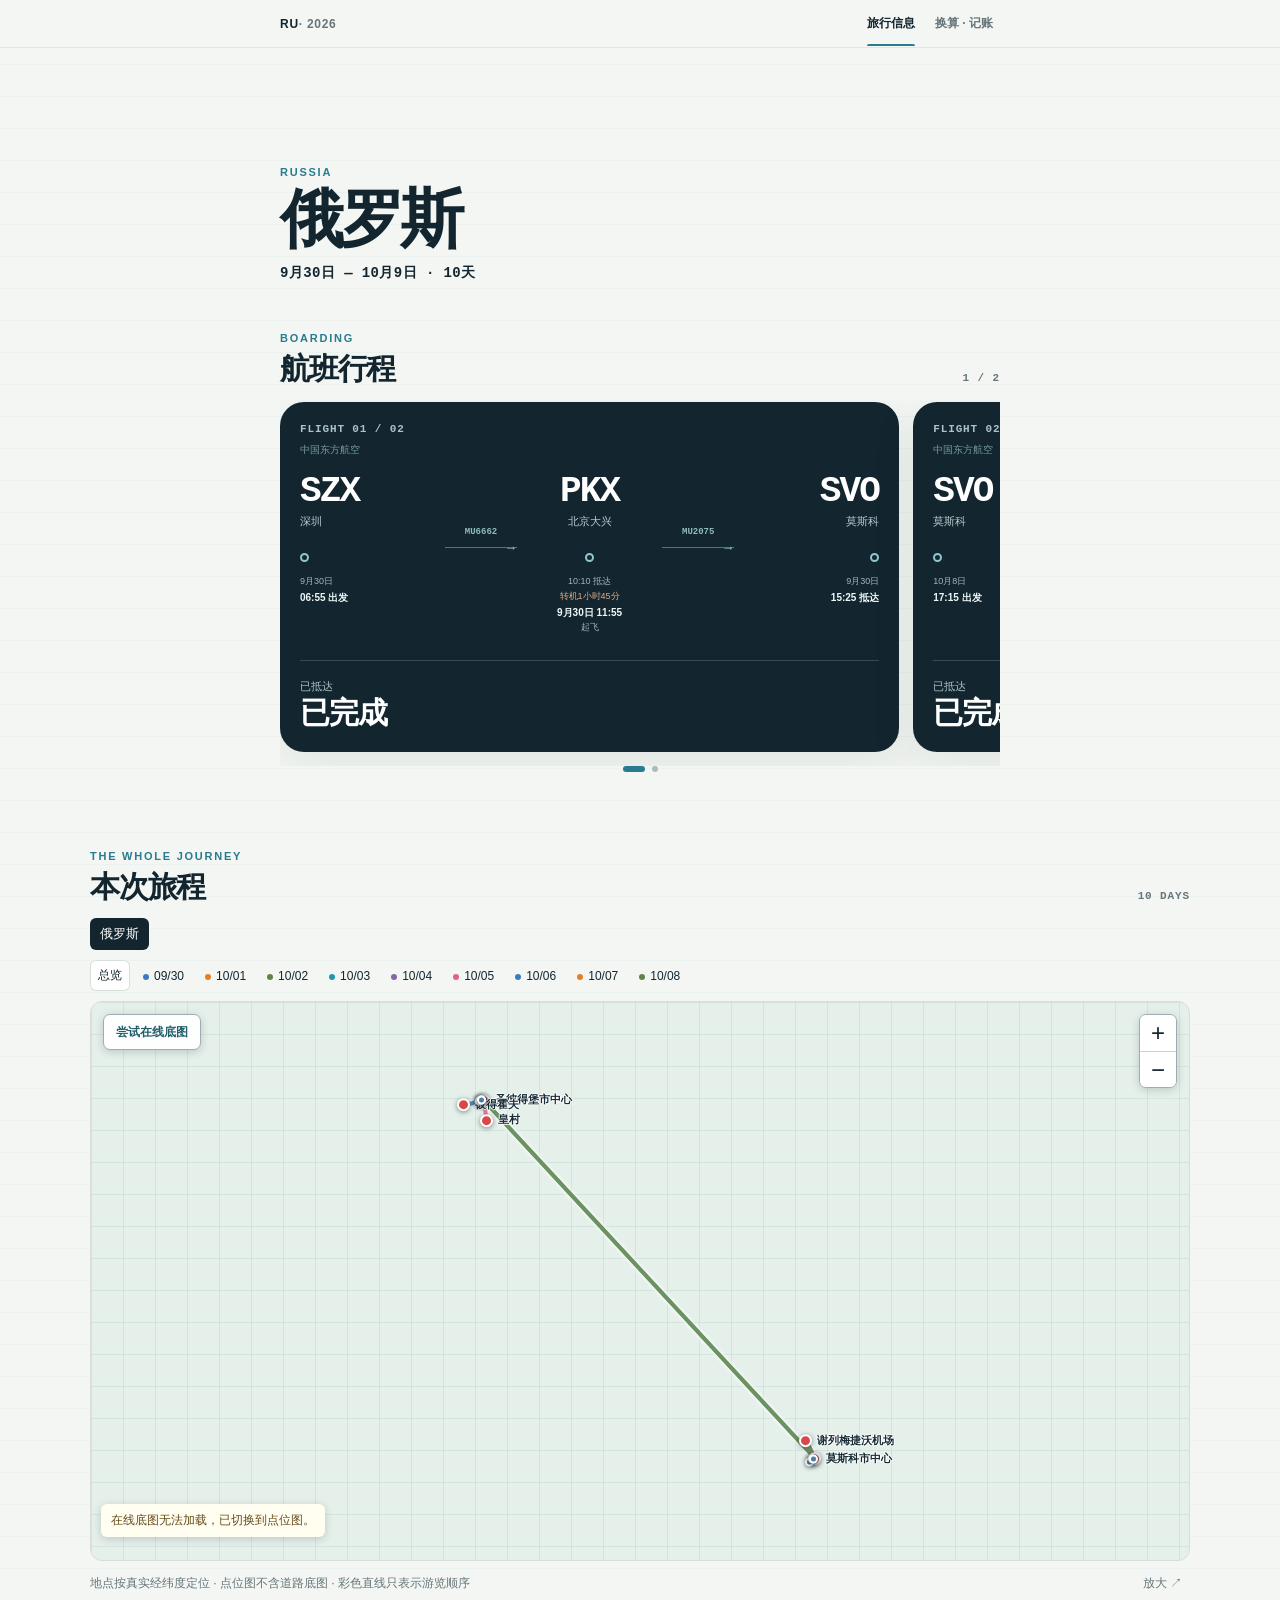
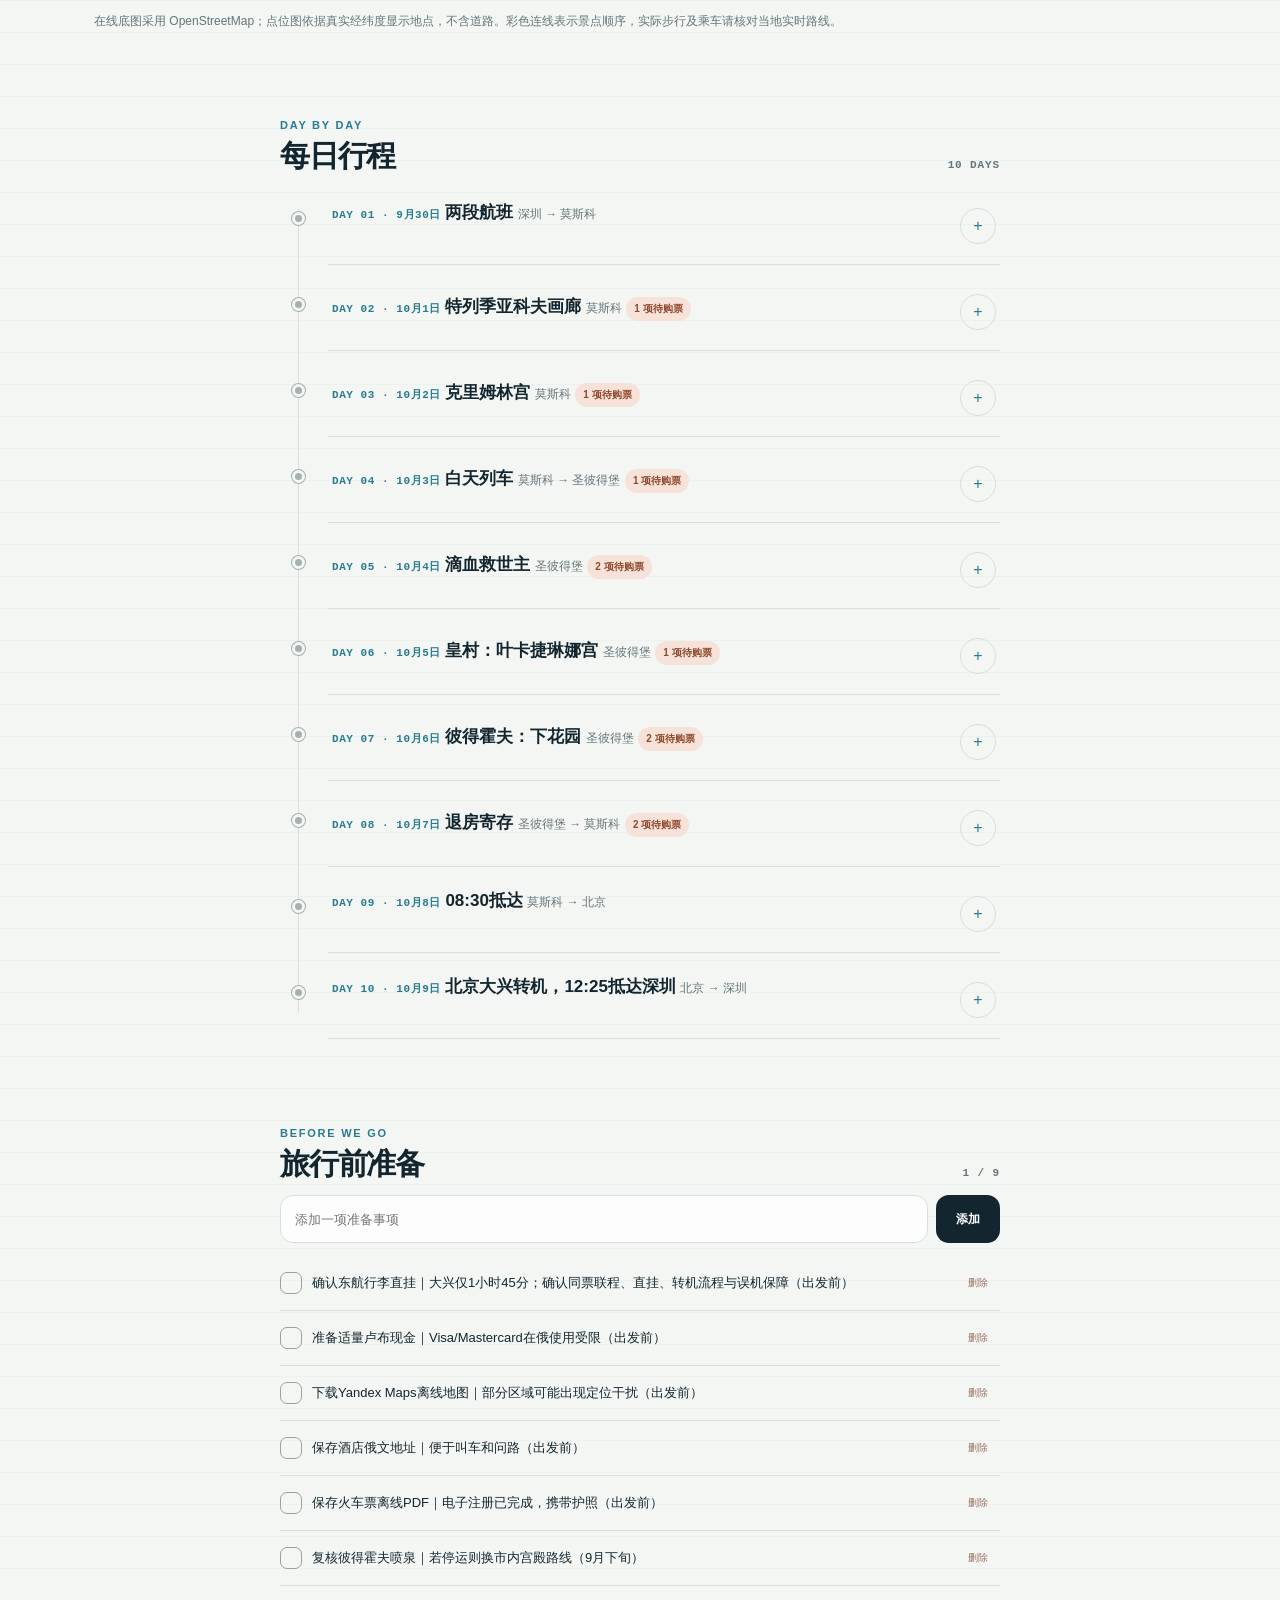
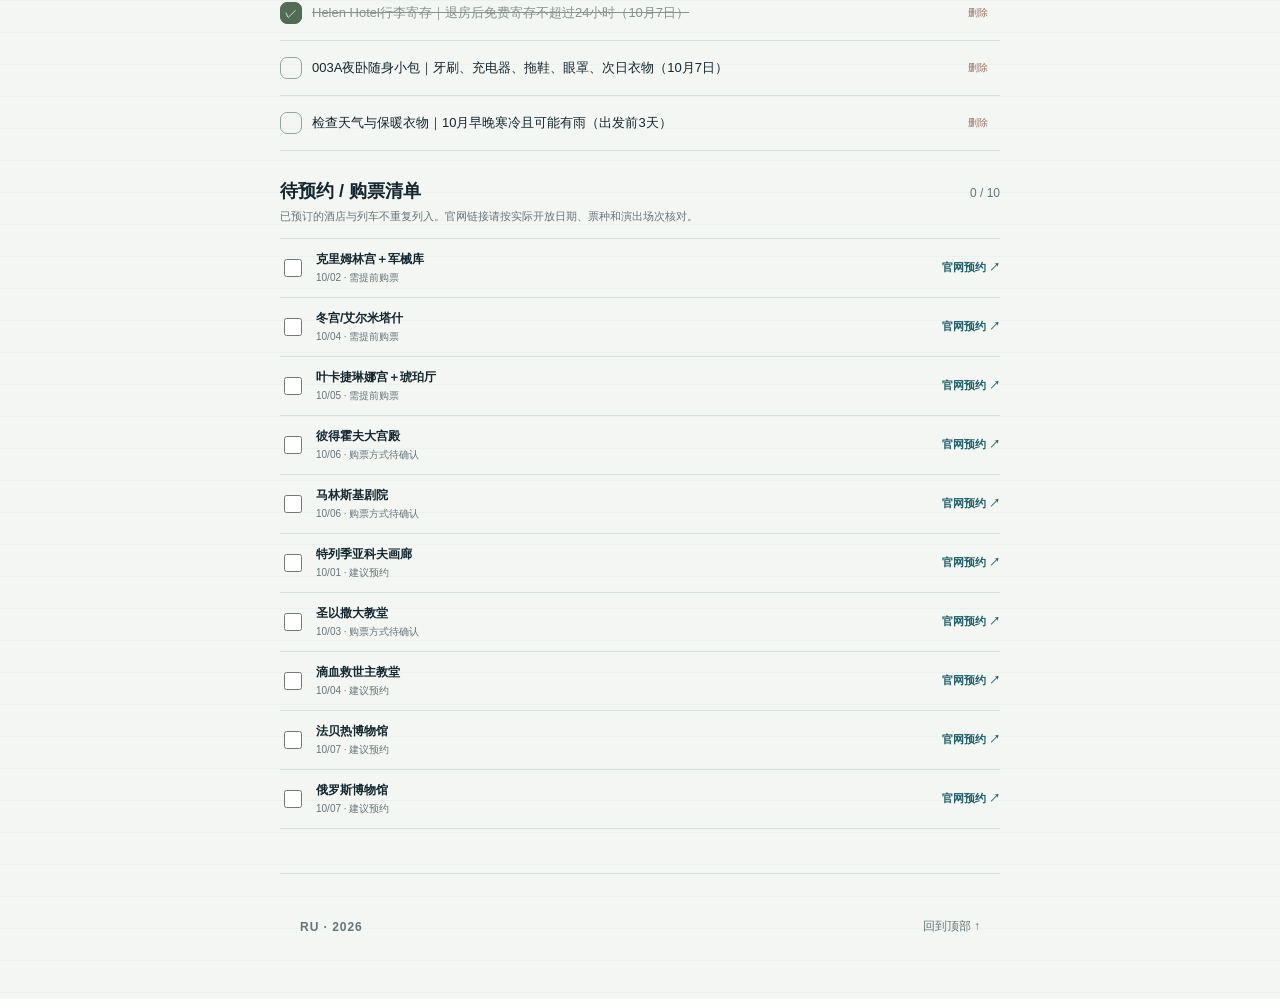
==== commit b28319b7: "Enable trip ledger and add RUB CNY converter" ====
--- a/index.html
+++ b/index.html
@@ -13,14 +13,14 @@
   <meta property="og:title" content="俄罗斯双城旅行｜2026年秋">
   <meta property="og:description" content="莫斯科与圣彼得堡的旅行行程和出行提醒。">
   <link rel="stylesheet" href="styles.css?v=20260925-transport-map">
-  <link rel="stylesheet" href="ledger.css?v=20260910-2">
+  <link rel="stylesheet" href="ledger.css?v=20260925-converter">
   <script src="runtime-storage.js?v=20260910-2" defer></script>
   <script src="overview-map.js?v=20260910-2" defer></script>
   <script src="route-ui.js?v=20260925-transport-map" defer></script>
   <script src="geo-map.js?v=20260925-transport-map" defer></script>
   <script src="app.js?v=20260925-transport-map" defer></script>
   <script src="ticket-pdf-preview.js?v=20260910-2" defer></script>
-  <script src="ledger.js?v=20260910-3" defer></script>
+  <script src="ledger.js?v=20260925-converter" defer></script>
   <script src="site-navigation.js?v=20260910-2" defer></script>
 </head>
 <body>
@@ -38,7 +38,7 @@
           <a href="#prep" role="menuitem" data-module="todo" hidden>Todo</a>
         </div>
       </details>
-      <a class="primary-navigation__ledger" id="ledger-navigation-link" href="#ledger" data-module="ledger" hidden>记账</a>
+      <a class="primary-navigation__ledger" id="ledger-navigation-link" href="#ledger" data-module="ledger" hidden>换算 · 记账</a>
     </nav>
   </header>
 
--- a/ledger.css
+++ b/ledger.css
@@ -165,6 +165,13 @@
   box-shadow: 0 12px 32px rgba(18,42,50,.055), 0 1px 3px rgba(18,42,50,.035);
 }
 .ledger-entry-card { margin-top: 27px; padding: 20px; }
+.ledger-converter { margin-top:24px; padding:20px; border:1px solid rgba(19,38,47,.1); border-radius:16px; background:#fff; box-shadow:0 8px 26px rgba(19,38,47,.04); }
+.ledger-converter-form { display:grid; grid-template-columns:repeat(2,minmax(0,1fr)); gap:12px; align-items:end; margin-top:17px; }
+.ledger-converter-rate { grid-column:1 / -1; }
+.ledger-converter-form .ledger-secondary-button { grid-column:1 / -1; }
+.ledger-converter-result { display:block; min-height:30px; margin-top:16px; color:var(--lake); font-size:22px; font-weight:800; letter-spacing:-.03em; }
+.ledger-converter-note { margin-top:5px !important; color:#809092; font-size:10px; line-height:1.55; }
+.ledger-clear-rate { margin-top:9px; padding-left:0; }
 .ledger-bill-form { margin-top: 19px; }
 .ledger-amount-block { width: min(100%, 310px); display: grid; grid-template-columns: minmax(108px, 124px) minmax(0, 176px); align-items: start; gap: 10px; padding-bottom: 0; border-bottom: 0; }
 .ledger-field, .ledger-fieldset { min-width: 0; margin: 0; padding: 0; border: 0; }
@@ -422,3 +429,4 @@
   .ledger-member-edit-row-static .ledger-member-edit-actions { gap: 0; }
   .ledger-member-edit-actions .ledger-text-button, .ledger-member-edit-actions .ledger-icon-button { padding-inline: 4px; }
 }
+
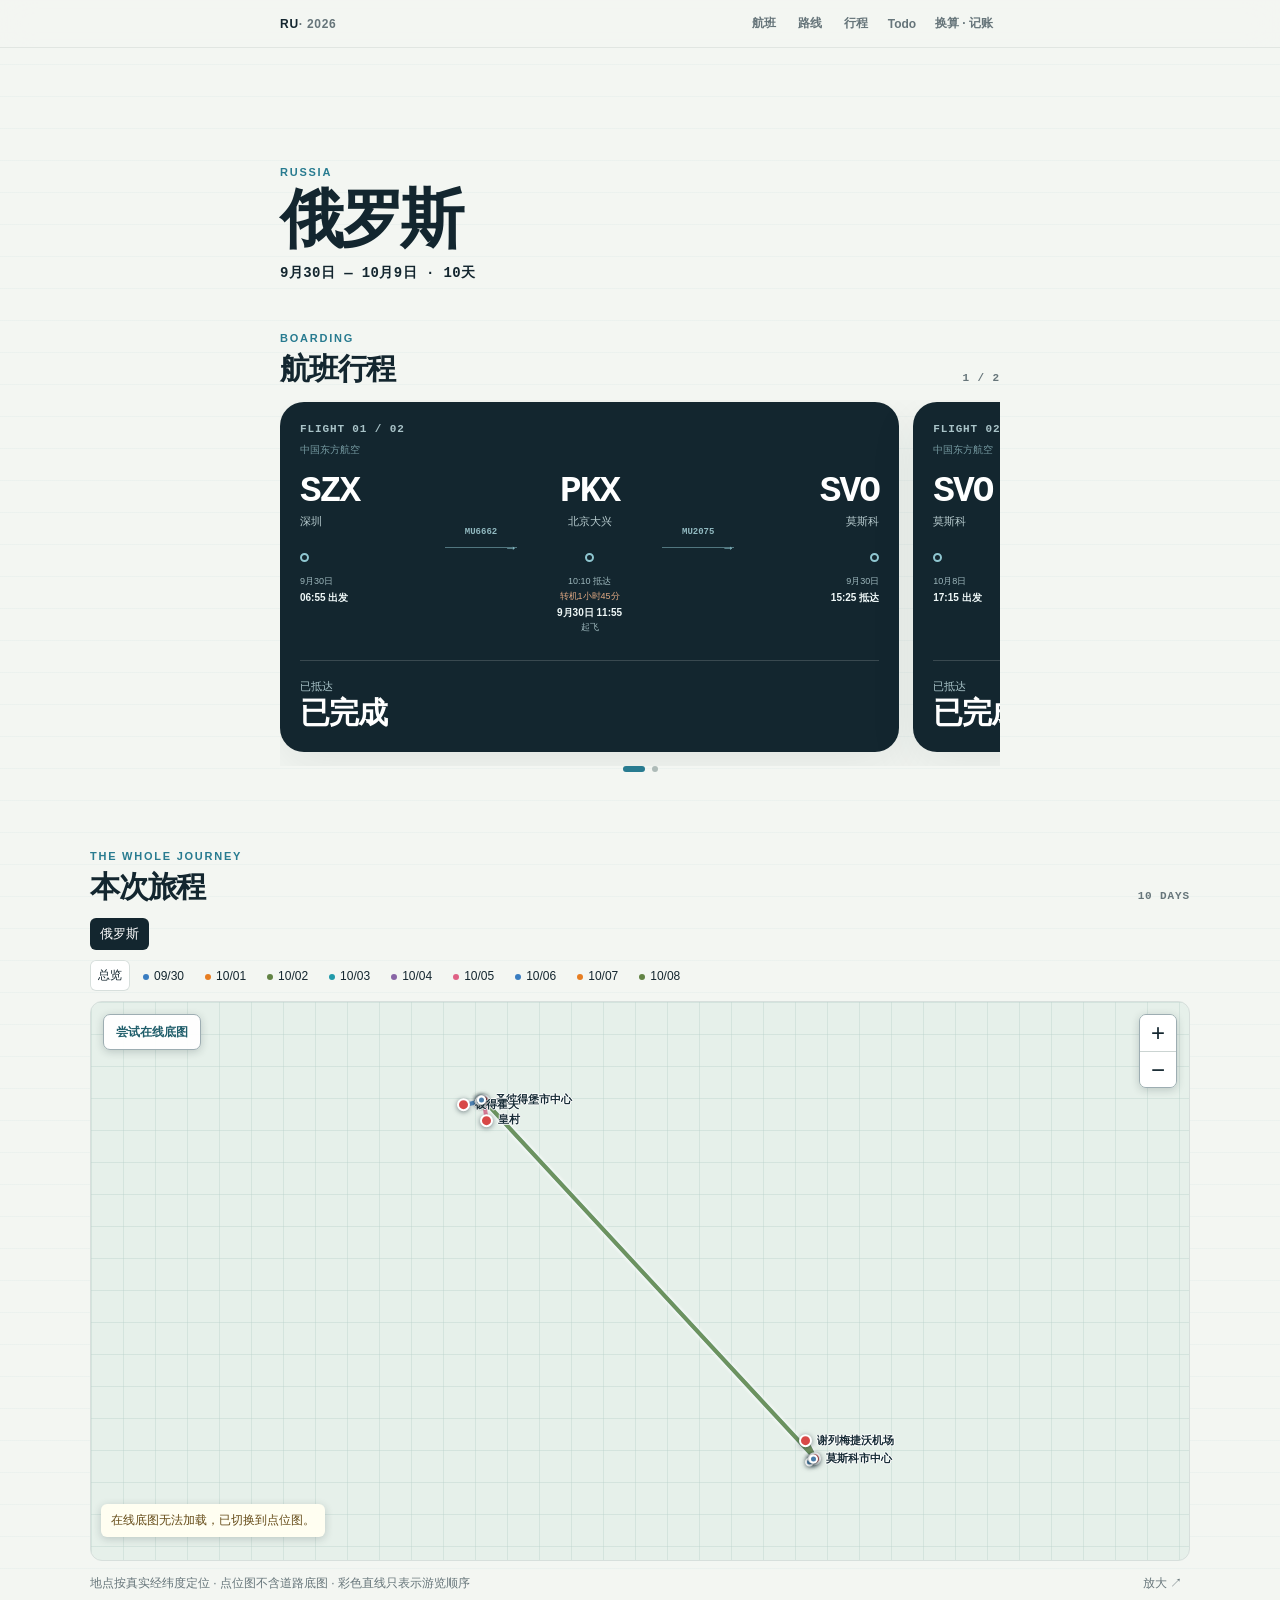
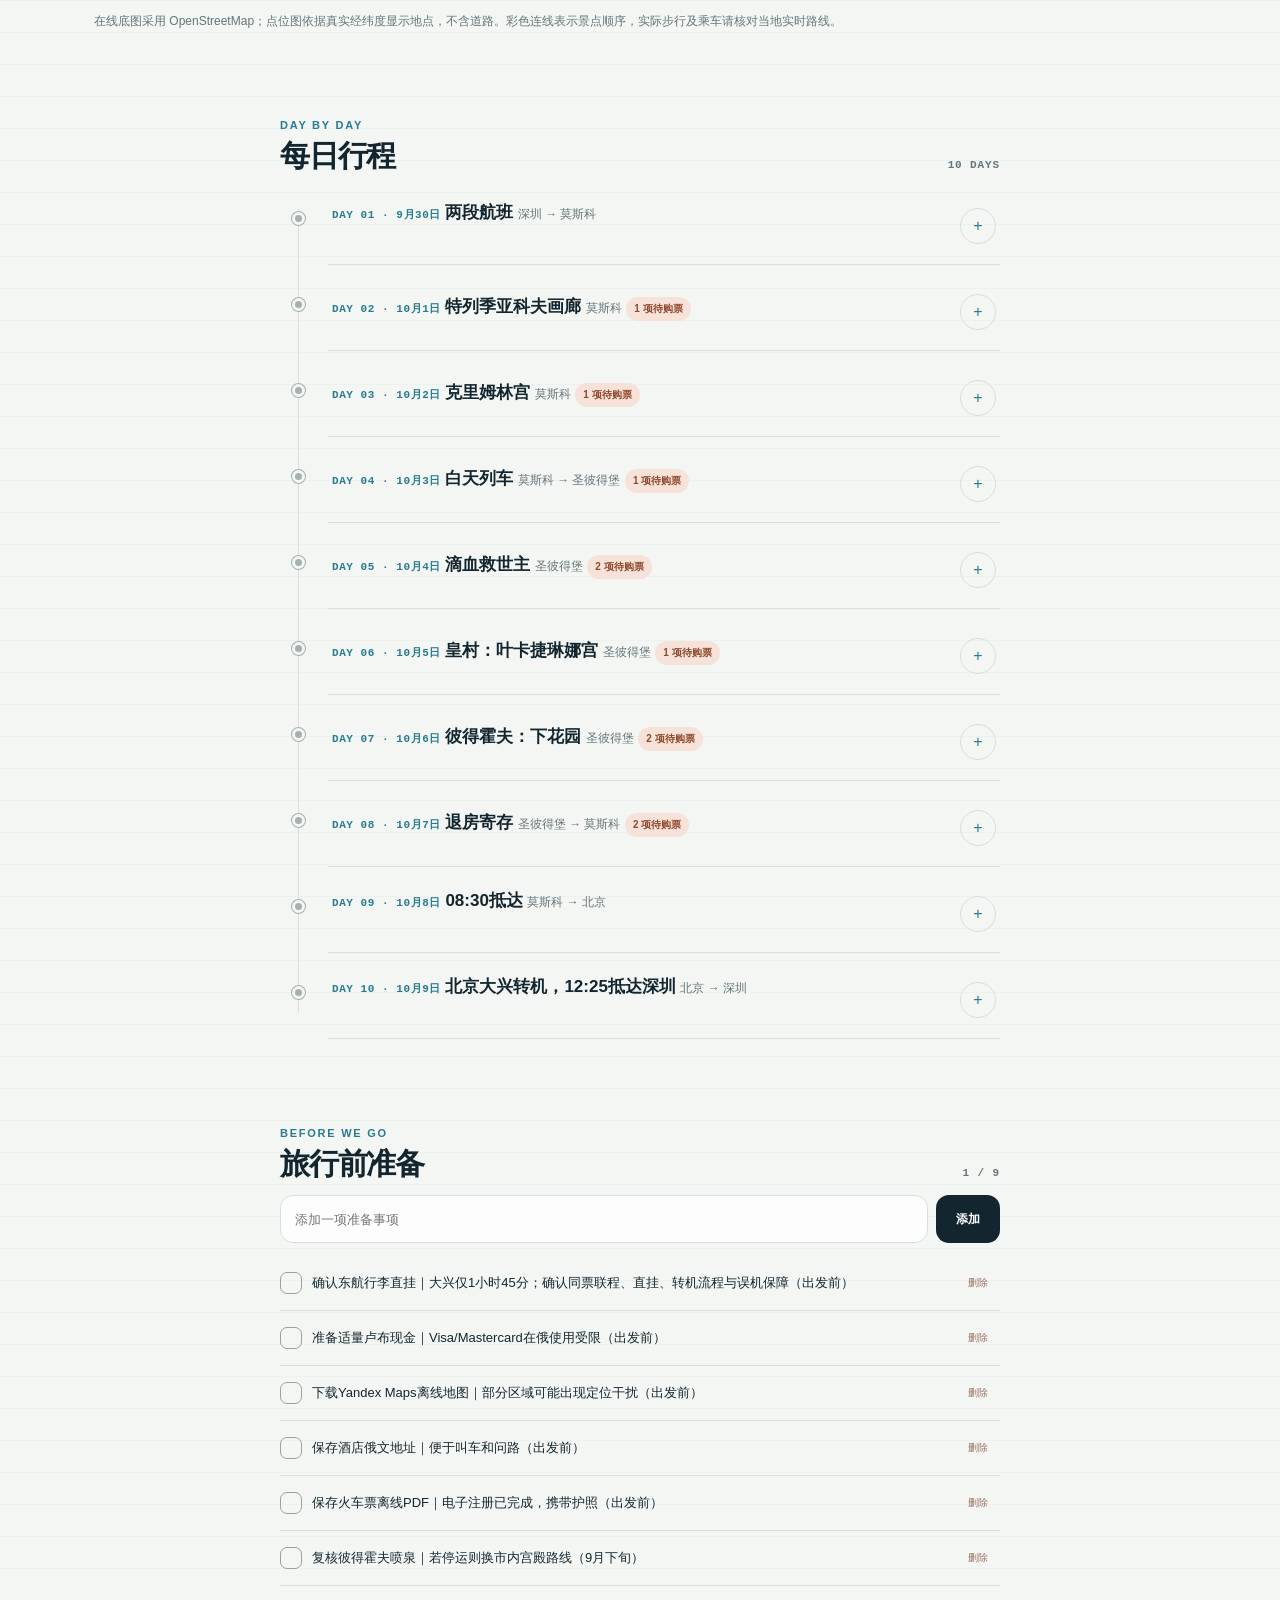
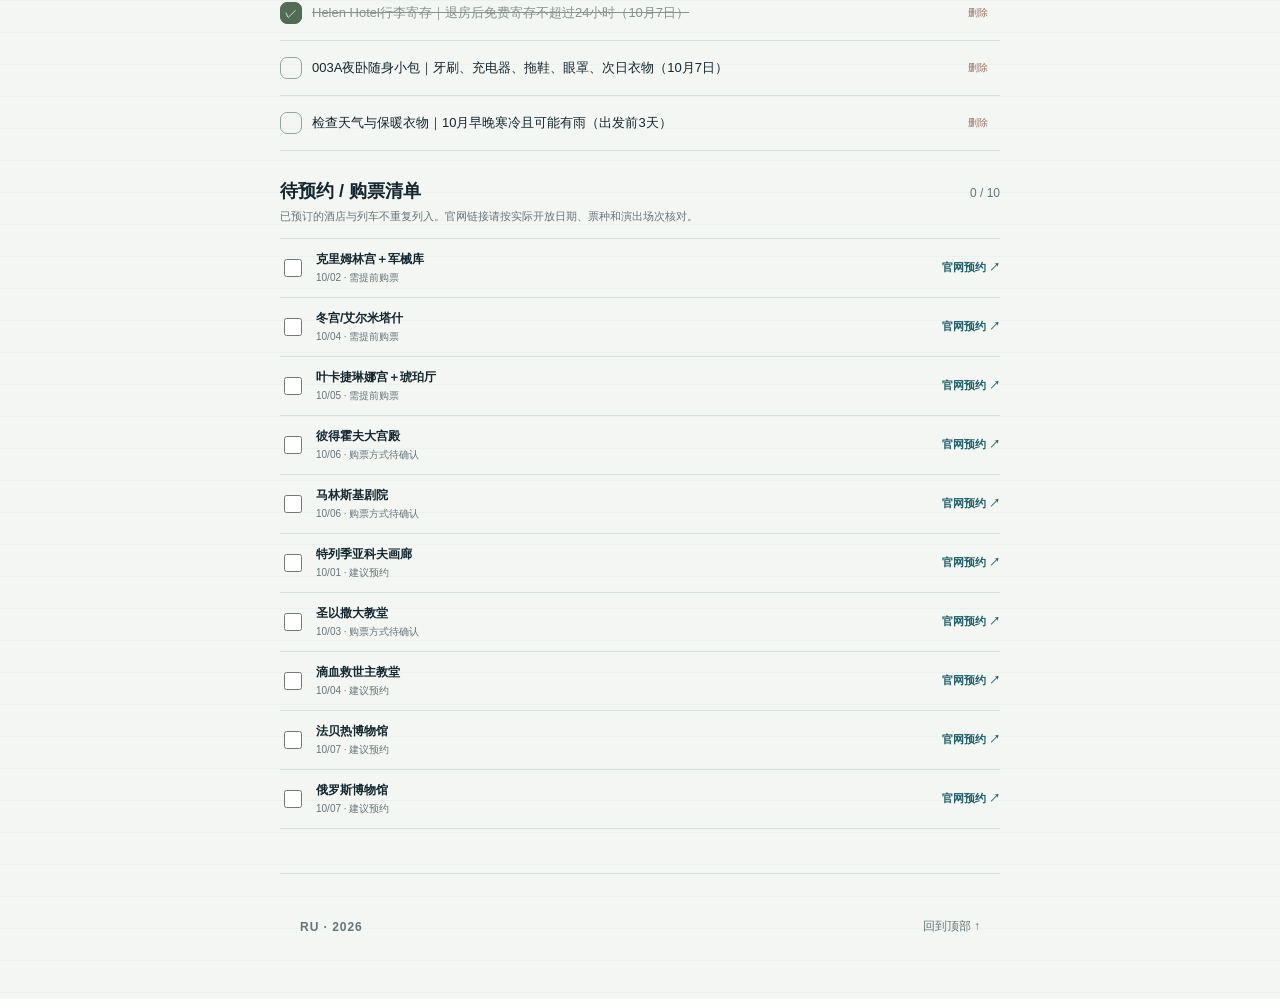
==== commit 77970108: "Show travel section links inline in header" ====
--- a/index.html
+++ b/index.html
@@ -13,7 +13,7 @@
   <meta property="og:title" content="俄罗斯双城旅行｜2026年秋">
   <meta property="og:description" content="莫斯科与圣彼得堡的旅行行程和出行提醒。">
   <link rel="stylesheet" href="styles.css?v=20260925-transport-map">
-  <link rel="stylesheet" href="ledger.css?v=20260925-converter">
+  <link rel="stylesheet" href="ledger.css?v=20260925-inline-nav">
   <script src="runtime-storage.js?v=20260910-2" defer></script>
   <script src="overview-map.js?v=20260910-2" defer></script>
   <script src="route-ui.js?v=20260925-transport-map" defer></script>
@@ -21,23 +21,22 @@
   <script src="app.js?v=20260925-transport-map" defer></script>
   <script src="ticket-pdf-preview.js?v=20260910-2" defer></script>
   <script src="ledger.js?v=20260925-converter" defer></script>
-  <script src="site-navigation.js?v=20260910-2" defer></script>
+  <script src="site-navigation.js?v=20260925-inline-nav" defer></script>
 </head>
 <body>
   <a class="skip-link" id="skip-link" href="#main">跳到主要内容</a>
   <header class="topbar" id="topbar">
     <a class="wordmark" id="wordmark" href="#top" aria-label="返回顶部"></a>
     <nav class="primary-navigation" aria-label="主要模块">
-      <details class="travel-navigation" id="travel-navigation" hidden>
-        <summary id="travel-navigation-trigger">旅行信息</summary>
-        <div class="travel-navigation-menu" role="menu" aria-label="旅行信息栏目">
-          <a href="#flights" role="menuitem" data-module="flights" hidden>航班</a>
-          <a href="#route" role="menuitem" data-module="overview" hidden>路线</a>
-          <a href="#itinerary" role="menuitem" data-module="itinerary" hidden>行程</a>
-          <a href="#drive" role="menuitem" data-module="driving" hidden>自驾</a>
-          <a href="#prep" role="menuitem" data-module="todo" hidden>Todo</a>
+      <div class="travel-navigation" id="travel-navigation" hidden>
+        <div class="travel-navigation-menu" aria-label="旅行信息栏目">
+          <a href="#flights" data-module="flights" hidden>航班</a>
+          <a href="#route" data-module="overview" hidden>路线</a>
+          <a href="#itinerary" data-module="itinerary" hidden>行程</a>
+          <a href="#drive" data-module="driving" hidden>自驾</a>
+          <a href="#prep" data-module="todo" hidden>Todo</a>
         </div>
-      </details>
+      </div>
       <a class="primary-navigation__ledger" id="ledger-navigation-link" href="#ledger" data-module="ledger" hidden>换算 · 记账</a>
     </nav>
   </header>
--- a/ledger.css
+++ b/ledger.css
@@ -7,26 +7,13 @@
   gap: 4px;
 }
 
-.travel-navigation { position: relative; }
-.travel-navigation summary {
-  position: relative;
-  min-height: 44px;
-  padding: 0 9px;
-  display: inline-flex;
-  align-items: center;
-  gap: 4px;
-  color: var(--muted);
-  cursor: pointer;
-  list-style: none;
-  font-size: 12px;
-  font-weight: 680;
-}
-.travel-navigation summary::-webkit-details-marker { display: none; }
-.travel-navigation summary span { transition: transform .18s ease; }
-.travel-navigation[open] summary span { transform: rotate(180deg); }
-.travel-navigation summary[aria-current="page"],
+.travel-navigation, .travel-navigation-menu { display:flex; align-items:center; min-width:0; }
+.travel-navigation[hidden] { display:none; }
+.travel-navigation-menu { gap:2px; }
+.topbar .travel-navigation-menu a { position:relative; min-width:44px; padding-inline:5px; white-space:nowrap; }
+.topbar .travel-navigation-menu a[aria-current="location"],
 .topbar .primary-navigation__ledger[aria-current="page"] { color: var(--ink); }
-.travel-navigation summary[aria-current="page"]::after,
+.topbar .travel-navigation-menu a[aria-current="location"]::after,
 .topbar .primary-navigation__ledger[aria-current="page"]::after {
   content: "";
   position: absolute;
@@ -52,38 +39,6 @@
   font-weight: 680;
 }
 
-.travel-navigation-menu {
-  position: fixed;
-  z-index: 40;
-  top: calc(54px + var(--safe-top));
-  left: 14px;
-  right: 14px;
-  width: min(420px, calc(100vw - 28px));
-  margin-inline: auto;
-  padding: 9px;
-  display: grid;
-  grid-template-columns: repeat(auto-fit, minmax(64px, 1fr));
-  gap: 5px;
-  border: 1px solid rgba(19, 38, 47, .1);
-  border-radius: 15px;
-  background: rgba(255, 255, 255, .97);
-  box-shadow: 0 16px 44px rgba(19, 38, 47, .14);
-  -webkit-backdrop-filter: blur(18px);
-  backdrop-filter: blur(18px);
-}
-
-.topbar .travel-navigation-menu a {
-  min-width: 0;
-  min-height: 42px;
-  padding: 0 6px;
-  border-radius: 9px;
-  color: #526166;
-  background: #f4f7f5;
-  font-size: 11px;
-  font-weight: 690;
-}
-.topbar .travel-navigation-menu a:active { color: white; background: var(--ink); }
-
 .ledger-view {
   min-height: calc(100vh - 48px);
   min-height: calc(100dvh - 48px);
@@ -100,8 +55,9 @@
 
 @media (max-width: 380px) {
   .wordmark span { display: none; }
-  .travel-navigation summary { padding-inline: 7px; }
-  .travel-navigation summary[aria-current="page"]::after { left: 7px; right: 7px; }
+  .topbar { padding-inline:8px; }
+  .topbar .travel-navigation-menu a { min-width:40px; padding-inline:3px; font-size:11px; }
+  .topbar .primary-navigation__ledger { padding-inline:4px; font-size:11px; }
 }
 
 @media (prefers-reduced-motion: reduce) {
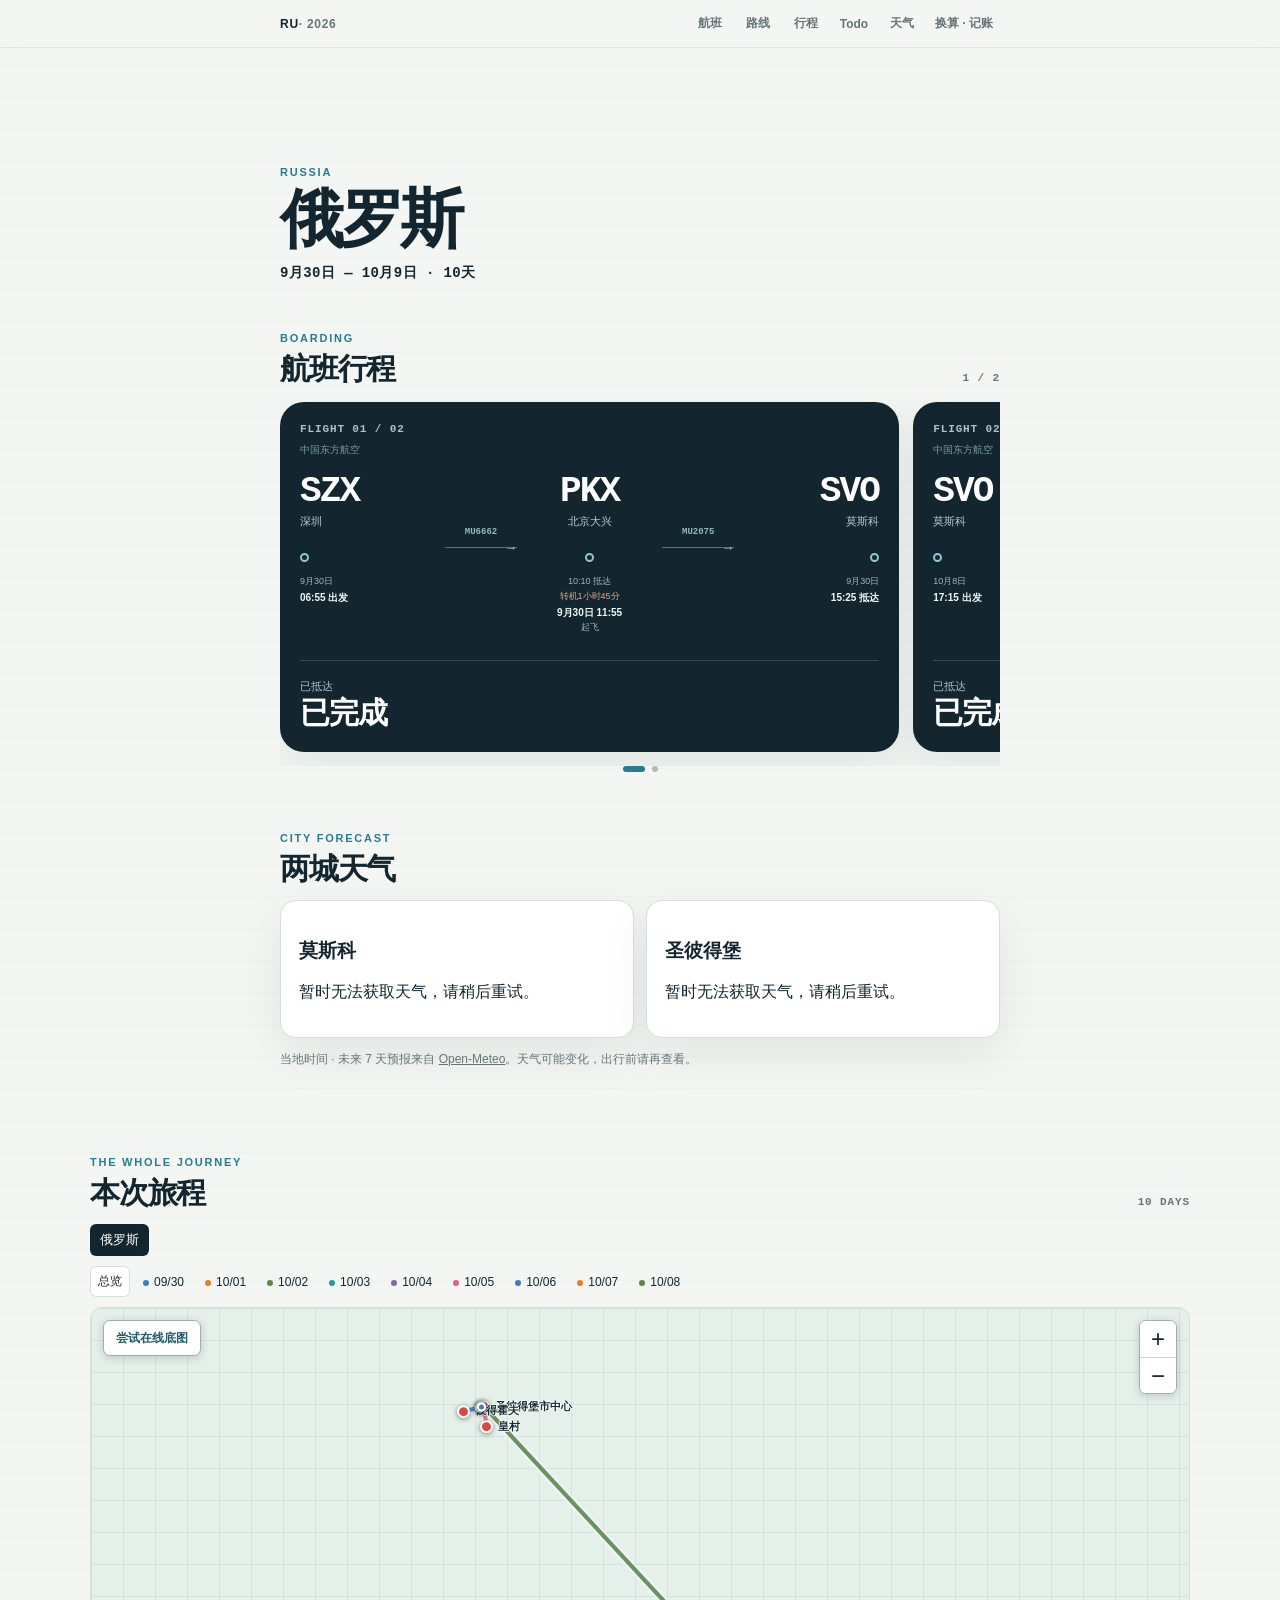
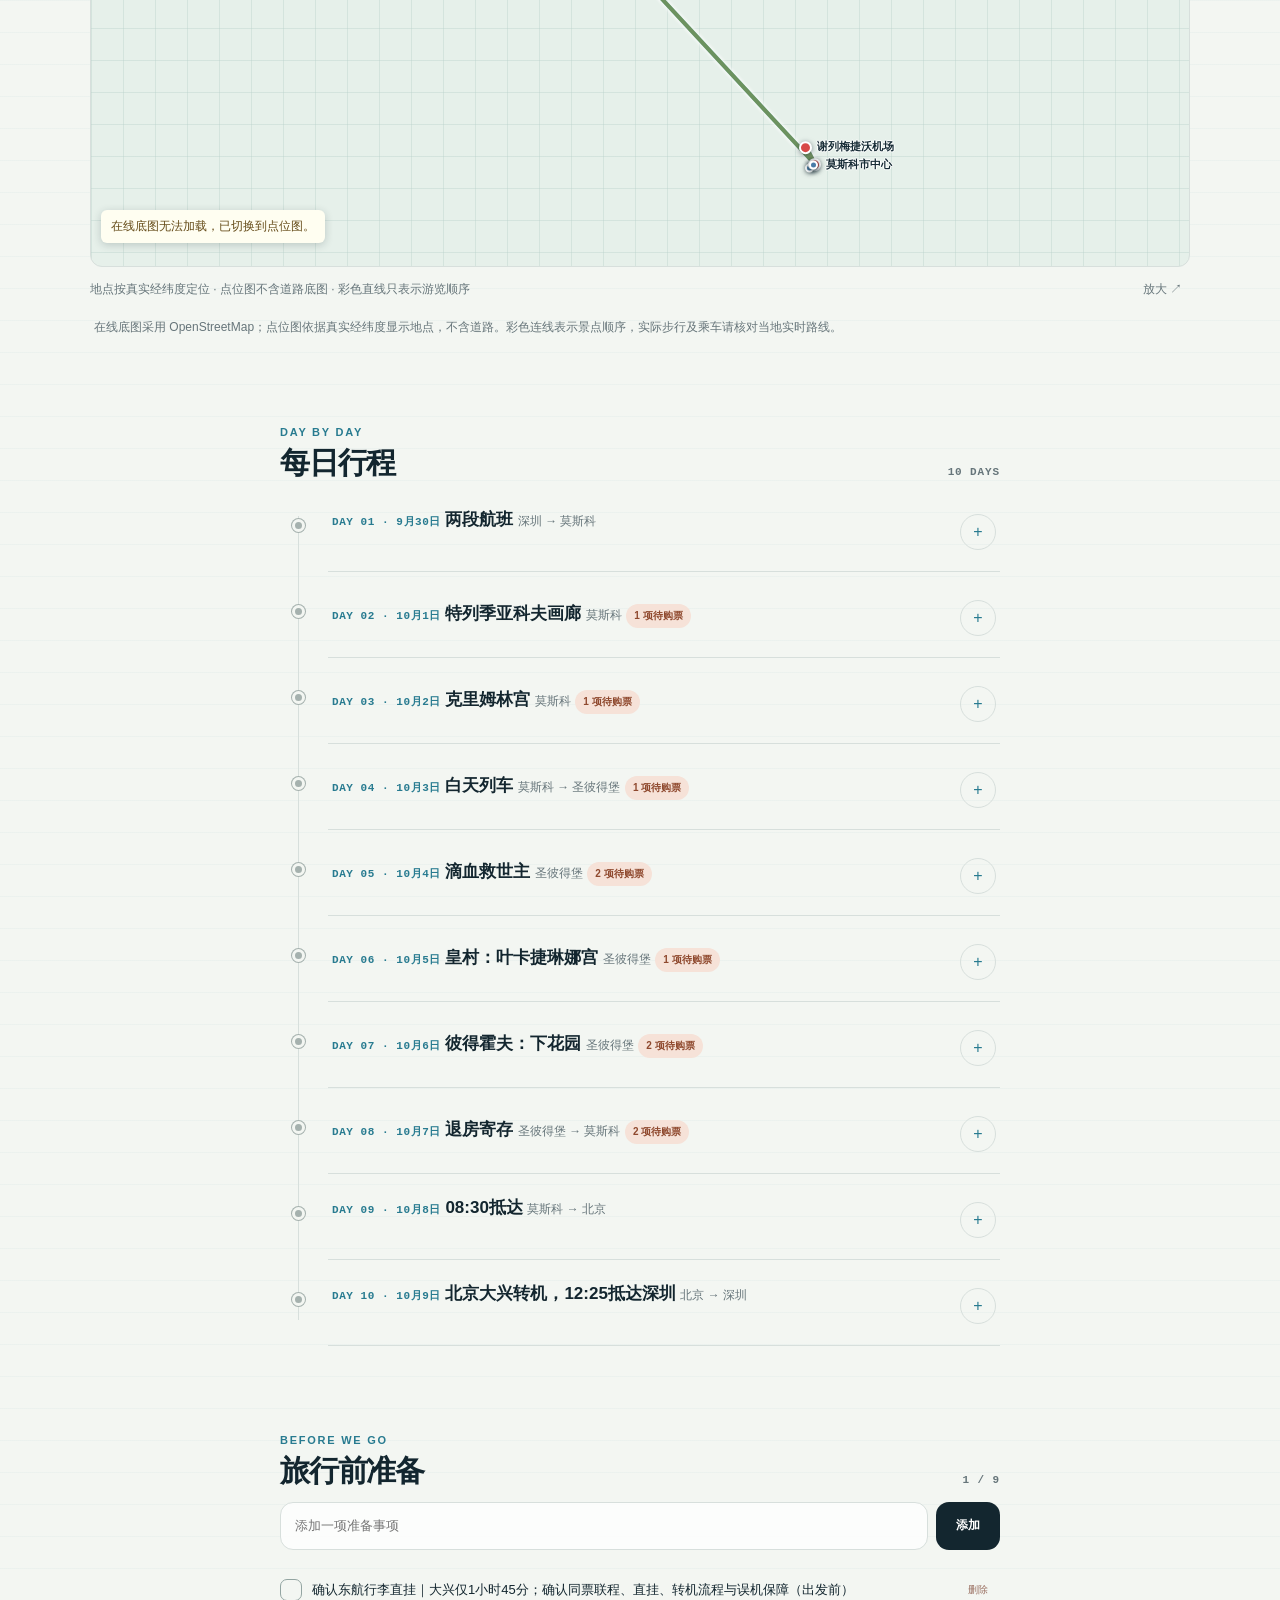
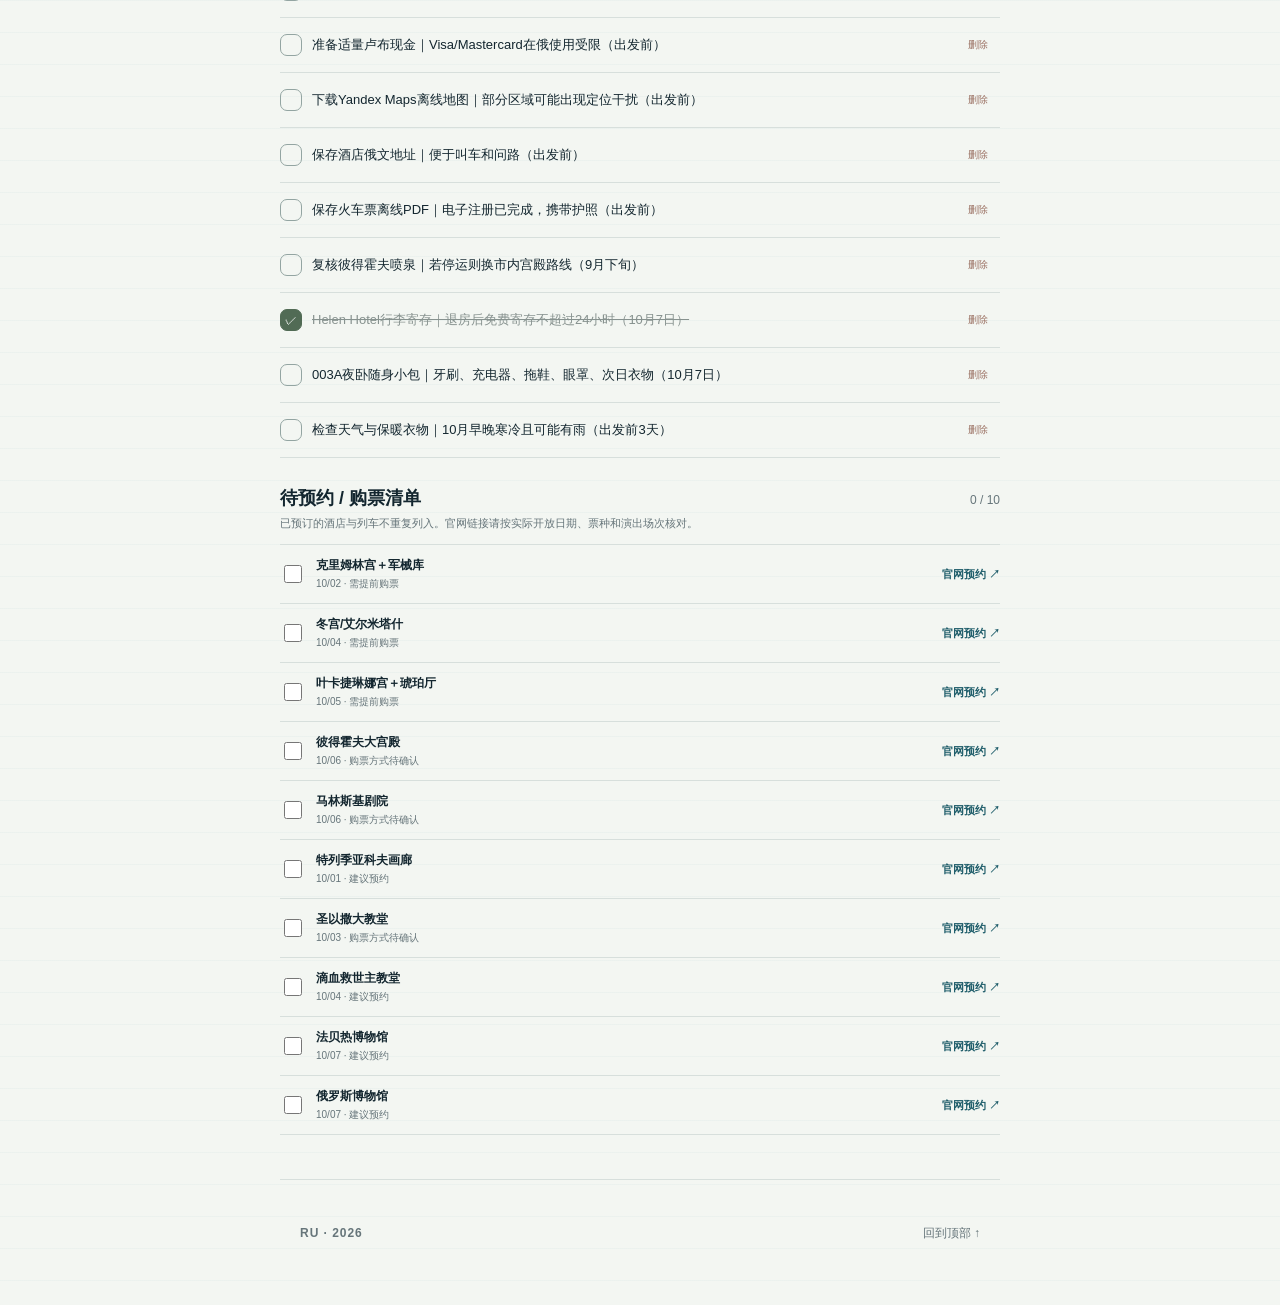
==== commit 9a5beeaa: "Flatten travel navigation and add city weather and daily exchange rate" ====
--- a/index.html
+++ b/index.html
@@ -13,30 +13,29 @@
   <meta property="og:title" content="俄罗斯双城旅行｜2026年秋">
   <meta property="og:description" content="莫斯科与圣彼得堡的旅行行程和出行提醒。">
   <link rel="stylesheet" href="styles.css?v=20260925-transport-map">
-  <link rel="stylesheet" href="ledger.css?v=20260925-inline-nav">
+  <link rel="stylesheet" href="ledger.css?v=20260925-flat-nav">
+  <link rel="stylesheet" href="weather.css?v=20260925-weather">
   <script src="runtime-storage.js?v=20260910-2" defer></script>
   <script src="overview-map.js?v=20260910-2" defer></script>
   <script src="route-ui.js?v=20260925-transport-map" defer></script>
   <script src="geo-map.js?v=20260925-transport-map" defer></script>
-  <script src="app.js?v=20260925-transport-map" defer></script>
+  <script src="app.js?v=20260925-flat-nav" defer></script>
   <script src="ticket-pdf-preview.js?v=20260910-2" defer></script>
-  <script src="ledger.js?v=20260925-converter" defer></script>
-  <script src="site-navigation.js?v=20260925-inline-nav" defer></script>
+  <script src="ledger.js?v=20260925-auto-rate" defer></script>
+  <script src="site-navigation.js?v=20260925-flat-nav" defer></script>
+  <script src="weather.js?v=20260925-weather" defer></script>
 </head>
 <body>
   <a class="skip-link" id="skip-link" href="#main">跳到主要内容</a>
   <header class="topbar" id="topbar">
     <a class="wordmark" id="wordmark" href="#top" aria-label="返回顶部"></a>
     <nav class="primary-navigation" aria-label="主要模块">
-      <div class="travel-navigation" id="travel-navigation" hidden>
-        <div class="travel-navigation-menu" aria-label="旅行信息栏目">
-          <a href="#flights" data-module="flights" hidden>航班</a>
-          <a href="#route" data-module="overview" hidden>路线</a>
-          <a href="#itinerary" data-module="itinerary" hidden>行程</a>
-          <a href="#drive" data-module="driving" hidden>自驾</a>
-          <a href="#prep" data-module="todo" hidden>Todo</a>
-        </div>
-      </div>
+      <a class="travel-nav-link" href="#flights" data-module="flights" hidden>航班</a>
+      <a class="travel-nav-link" href="#route" data-module="overview" hidden>路线</a>
+      <a class="travel-nav-link" href="#itinerary" data-module="itinerary" hidden>行程</a>
+      <a class="travel-nav-link" href="#drive" data-module="driving" hidden>自驾</a>
+      <a class="travel-nav-link" href="#prep" data-module="todo" hidden>Todo</a>
+      <a class="travel-nav-link" href="#weather">天气</a>
       <a class="primary-navigation__ledger" id="ledger-navigation-link" href="#ledger" data-module="ledger" hidden>换算 · 记账</a>
     </nav>
   </header>
@@ -58,6 +57,12 @@
       </div>
       <div class="flight-carousel" id="flight-carousel" aria-label="航班卡片，可左右滑动"></div>
       <div class="carousel-dots" id="flight-dots" aria-hidden="true"></div>
+    </section>
+
+    <section class="section weather-section" id="weather" aria-labelledby="weather-title">
+      <div class="section-heading"><div><p class="section-kicker">CITY FORECAST</p><h2 id="weather-title">两城天气</h2></div></div>
+      <div class="weather-grid" id="weather-grid" aria-live="polite">正在获取天气…</div>
+      <p class="weather-source">当地时间 · 未来 7 天预报来自 <a href="https://open-meteo.com/" target="_blank" rel="noopener noreferrer">Open-Meteo</a>。天气可能变化，出行前请再查看。</p>
     </section>
 
     <section class="section route-section" id="route" aria-labelledby="route-title" data-module="overview" hidden>
--- a/ledger.css
+++ b/ledger.css
@@ -7,13 +7,10 @@
   gap: 4px;
 }
 
-.travel-navigation, .travel-navigation-menu { display:flex; align-items:center; min-width:0; }
-.travel-navigation[hidden] { display:none; }
-.travel-navigation-menu { gap:2px; }
-.topbar .travel-navigation-menu a { position:relative; min-width:44px; padding-inline:5px; white-space:nowrap; }
-.topbar .travel-navigation-menu a[aria-current="location"],
+.topbar .travel-nav-link { position:relative; min-width:44px; padding-inline:5px; white-space:nowrap; }
+.topbar .travel-nav-link[aria-current="location"],
 .topbar .primary-navigation__ledger[aria-current="page"] { color: var(--ink); }
-.topbar .travel-navigation-menu a[aria-current="location"]::after,
+.topbar .travel-nav-link[aria-current="location"]::after,
 .topbar .primary-navigation__ledger[aria-current="page"]::after {
   content: "";
   position: absolute;
@@ -56,8 +53,16 @@
 @media (max-width: 380px) {
   .wordmark span { display: none; }
   .topbar { padding-inline:8px; }
-  .topbar .travel-navigation-menu a { min-width:40px; padding-inline:3px; font-size:11px; }
+  .topbar .travel-nav-link { min-width:40px; padding-inline:3px; font-size:11px; }
   .topbar .primary-navigation__ledger { padding-inline:4px; font-size:11px; }
+}
+
+@media (max-width: 480px) {
+  .topbar { height:auto; min-height:84px; padding:var(--safe-top) 8px 0; flex-direction:column; align-items:stretch; }
+  .topbar .wordmark { min-height:30px; padding-left:4px; }
+  .topbar .primary-navigation { width:100%; justify-content:space-between; gap:0; }
+  .topbar .primary-navigation a { min-width:0; min-height:48px; padding-inline:3px; font-size:11px; }
+  .section { scroll-margin-top:90px; }
 }
 
 @media (prefers-reduced-motion: reduce) {
--- a/weather.css
+++ b/weather.css
@@ -0,0 +1,16 @@
+.weather-section { padding-top: 26px; }
+.weather-grid { display:grid; grid-template-columns:repeat(2,minmax(0,1fr)); gap:12px; }
+.weather-card { min-width:0; padding:18px; border:1px solid var(--line); border-radius:var(--radius-md); background:var(--surface); box-shadow:var(--shadow); }
+.weather-current { display:flex; justify-content:space-between; align-items:start; gap:10px; }
+.weather-current h3 { margin:0; font-size:20px; }
+.weather-current p { margin:5px 0 0; color:var(--muted); }
+.weather-current strong { font-size:36px; line-height:1; }
+.weather-updated, .weather-source { color:var(--muted); font-size:12px; line-height:1.5; }
+.weather-updated { margin:8px 0 14px; }
+.weather-source { margin:12px 0 0; }
+.weather-days { border-top:1px solid var(--line); }
+.weather-day { display:grid; grid-template-columns:48px minmax(0,1fr) 76px 58px; align-items:center; gap:4px; padding:8px 0; border-bottom:1px solid var(--line); font-size:12px; }
+.weather-day time, .weather-day small { color:var(--muted); }
+.weather-day strong { white-space:nowrap; font-weight:700; }
+@media(max-width:600px) { .weather-grid { grid-template-columns:1fr; } }
+
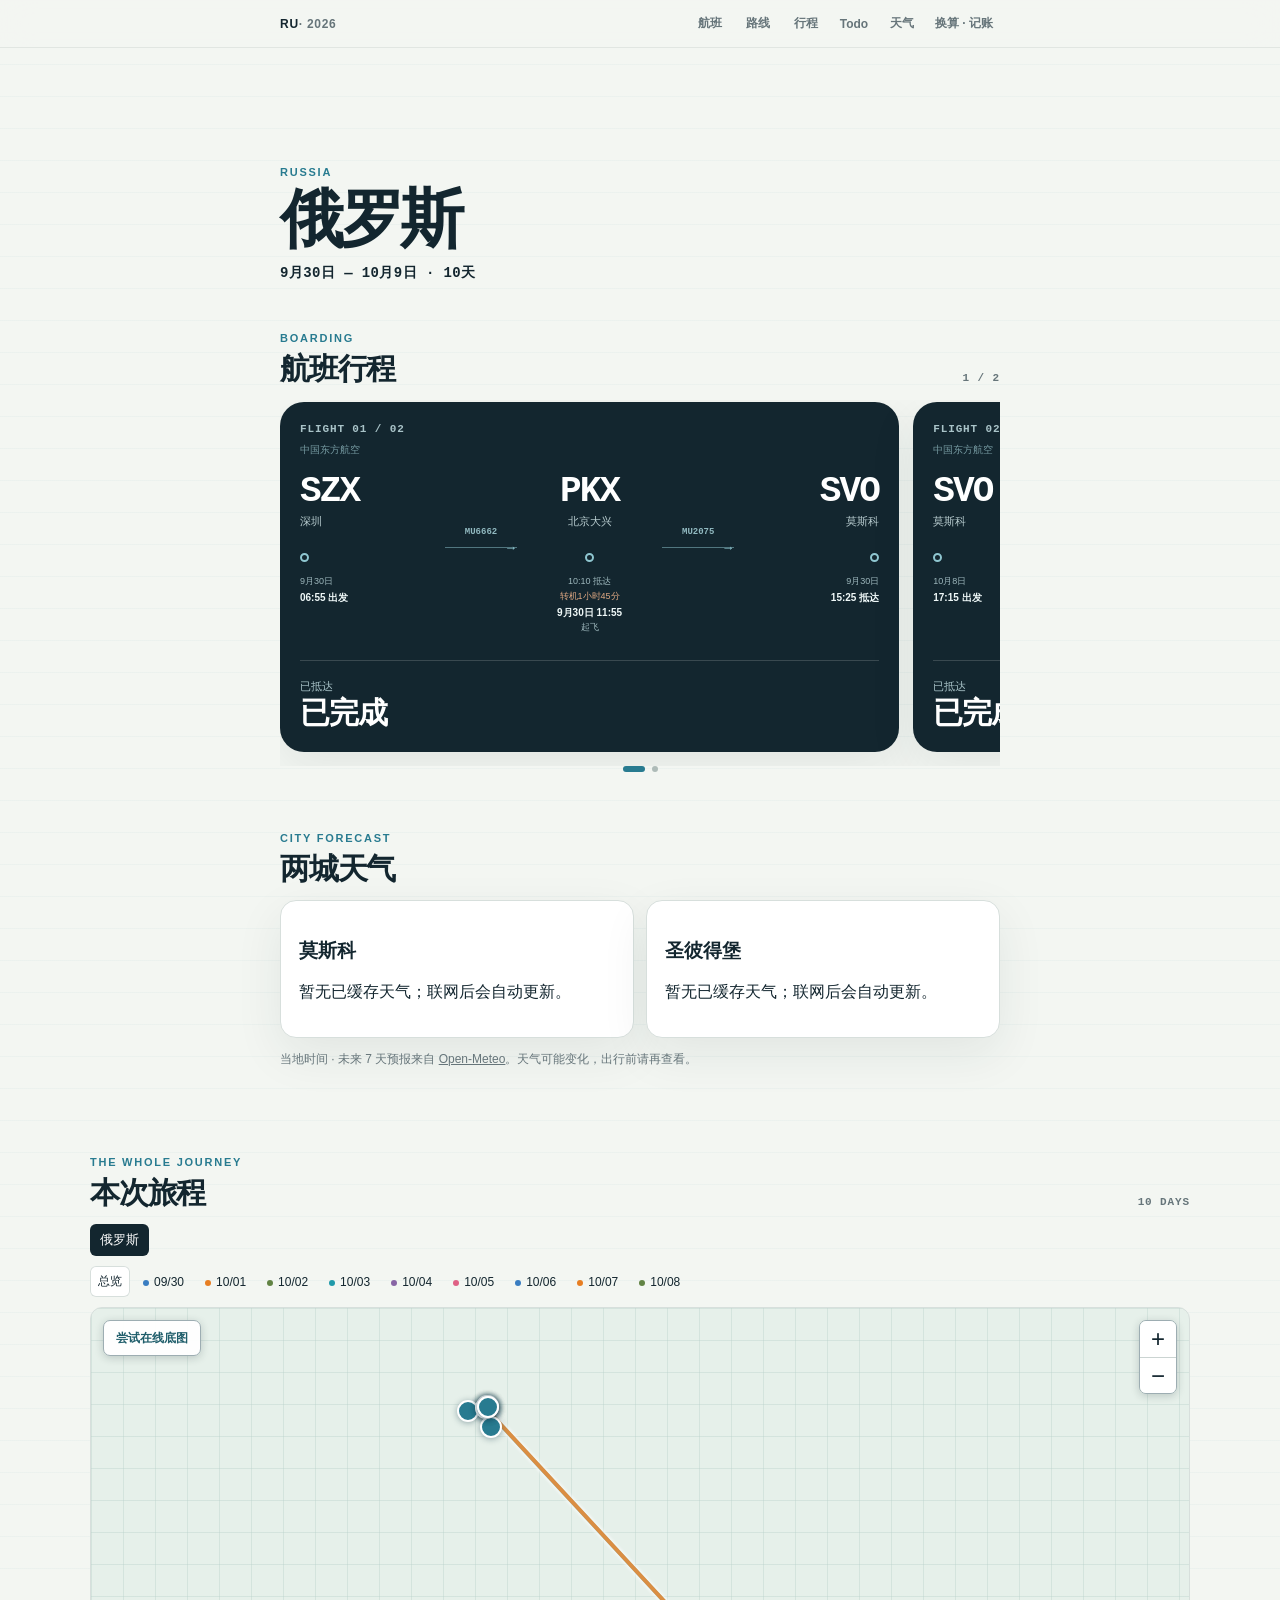
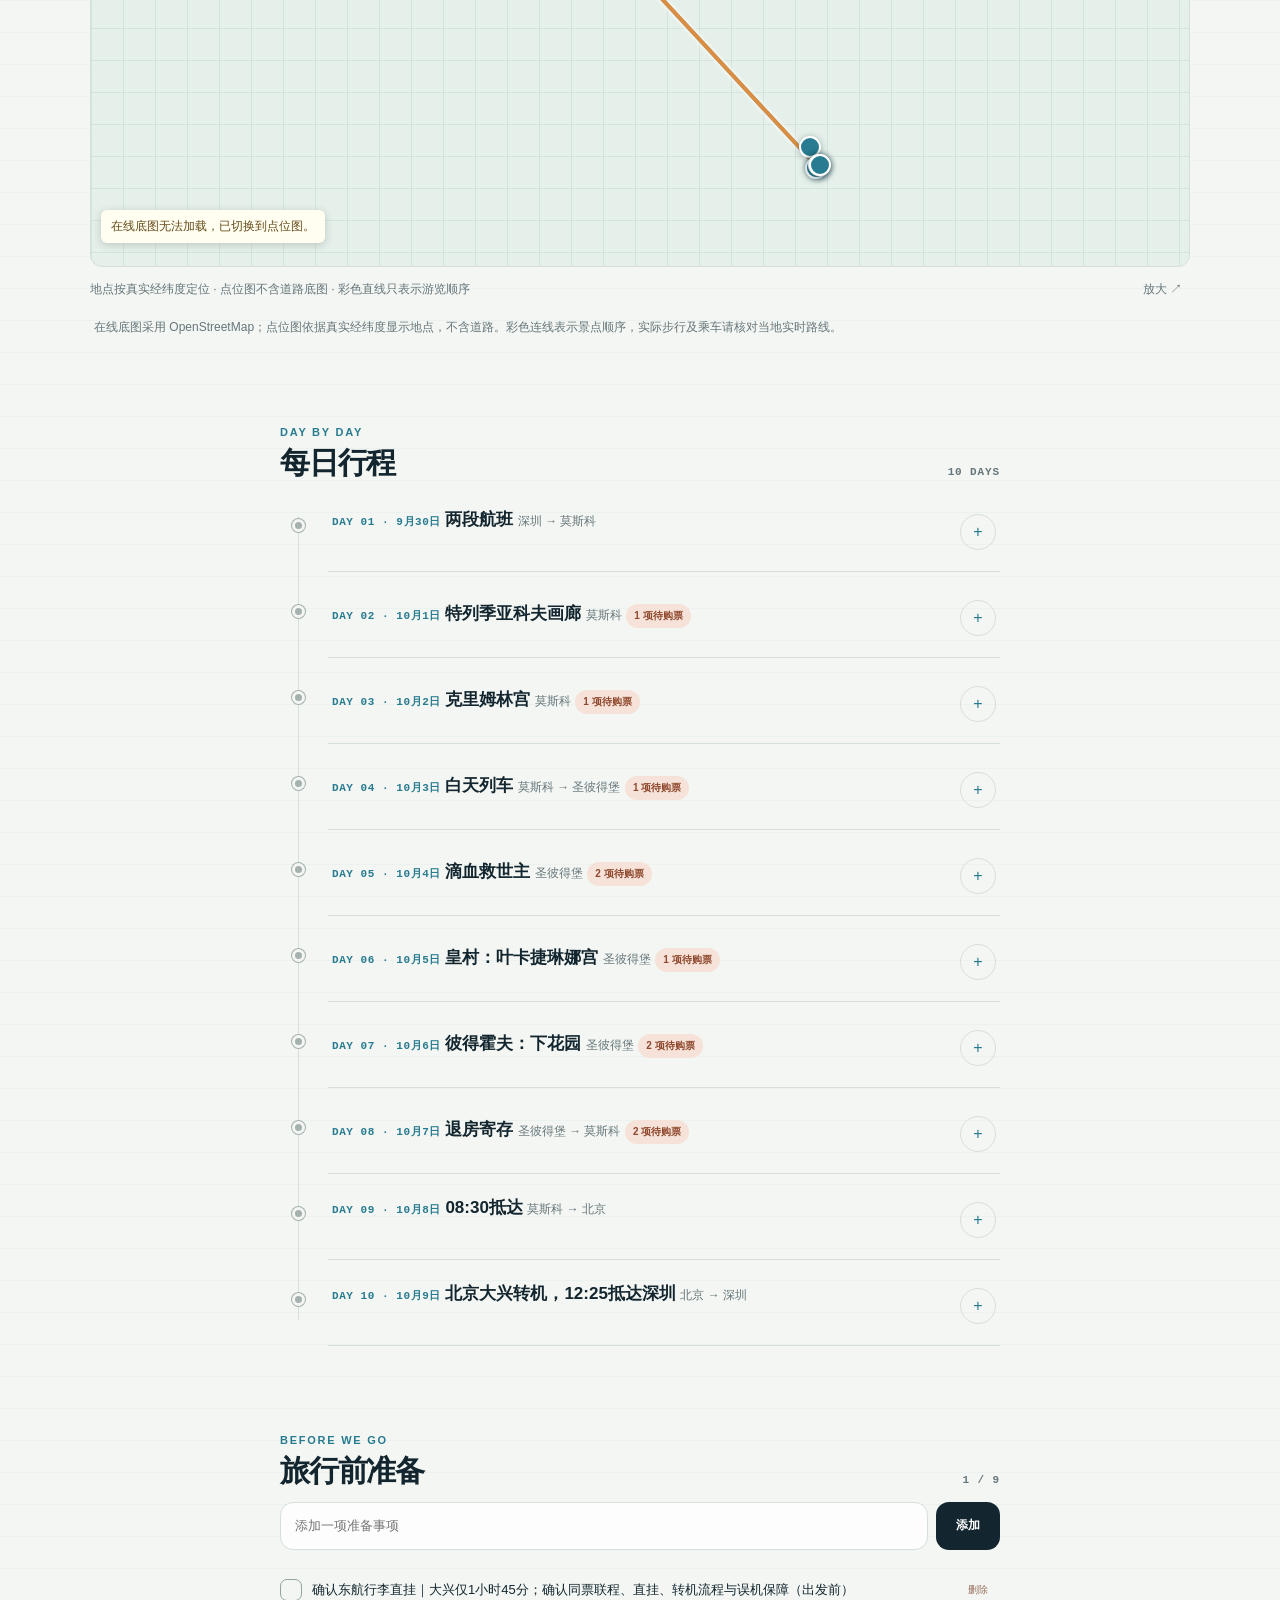
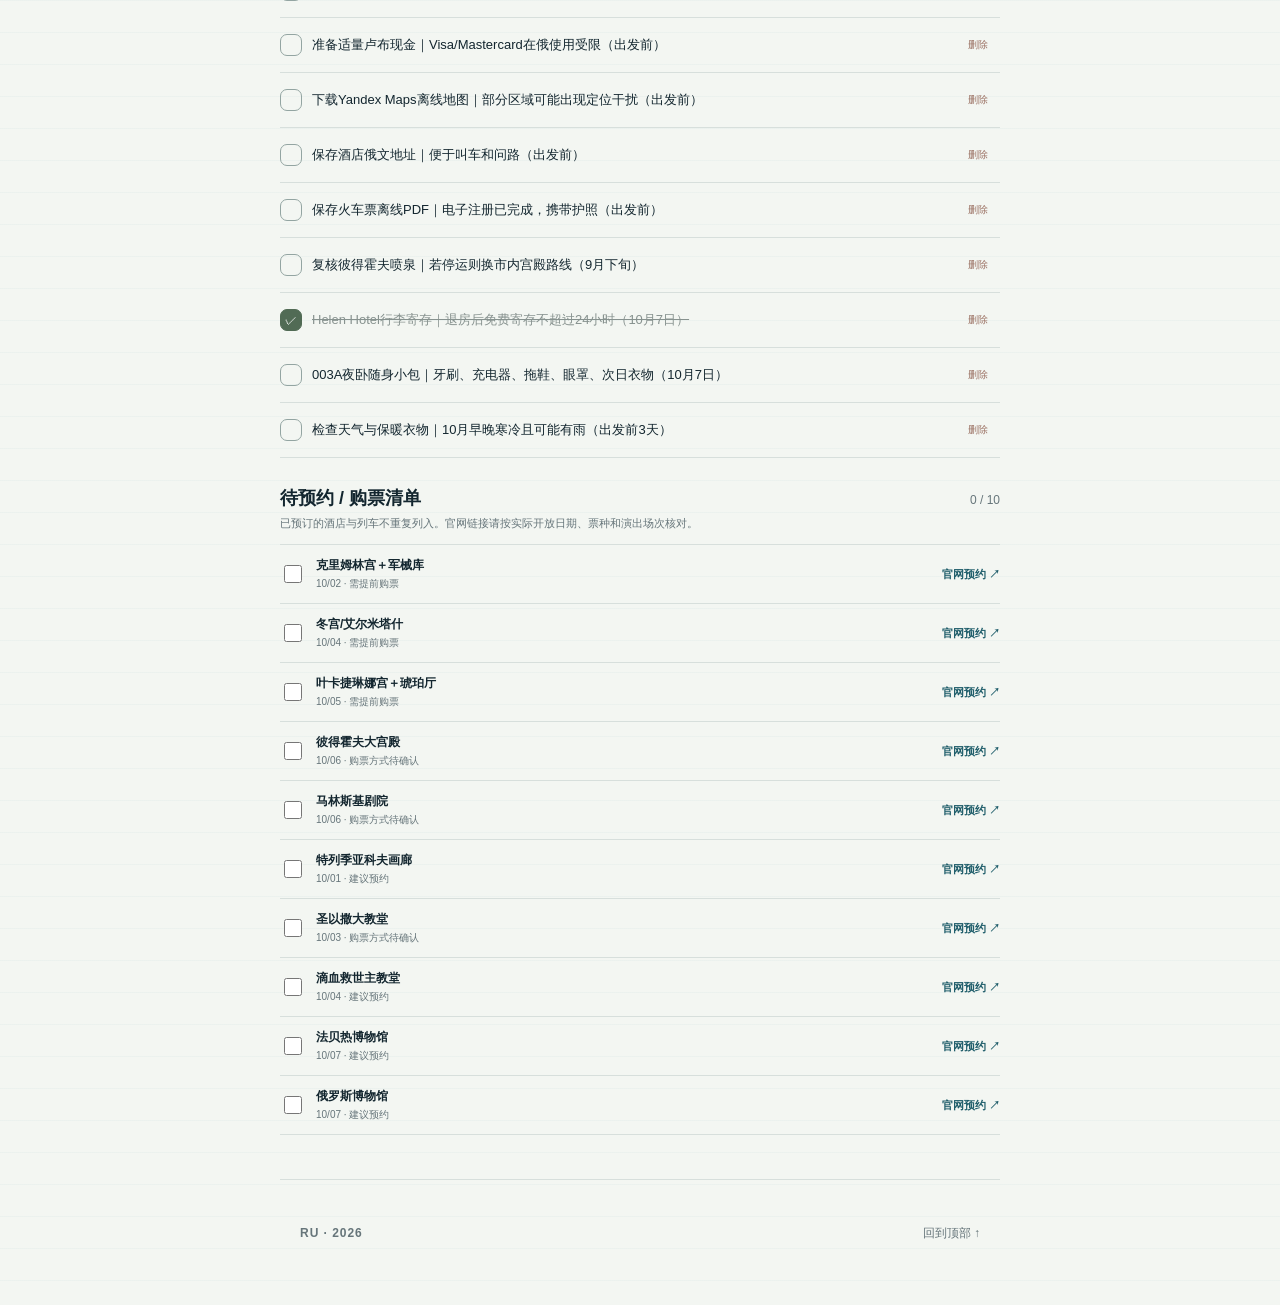
==== commit 229d12f4: "Link trip views and add offline PWA support" ====
--- a/index.html
+++ b/index.html
@@ -7,26 +7,32 @@
   <meta name="format-detection" content="telephone=no">
   <meta name="apple-mobile-web-app-capable" content="yes">
   <meta name="apple-mobile-web-app-status-bar-style" content="default">
+  <link rel="manifest" href="manifest.webmanifest">
+  <link rel="apple-touch-icon" sizes="180x180" href="icons/apple-touch-icon.png">
+  <link rel="icon" type="image/png" sizes="192x192" href="icons/icon-192.png">
   <title>俄罗斯双城旅行｜2026年秋</title>
   <meta name="description" content="2026年莫斯科与圣彼得堡旅行行程：航班、每日安排、路线和出行提醒。">
   <meta name="robots" content="noindex,nofollow,noarchive">
   <meta property="og:title" content="俄罗斯双城旅行｜2026年秋">
   <meta property="og:description" content="莫斯科与圣彼得堡的旅行行程和出行提醒。">
-  <link rel="stylesheet" href="styles.css?v=20260925-transport-map">
+  <link rel="stylesheet" href="styles.css?v=20260925-linked">
   <link rel="stylesheet" href="ledger.css?v=20260925-flat-nav">
-  <link rel="stylesheet" href="weather.css?v=20260925-weather">
+  <link rel="stylesheet" href="weather.css?v=20260925-linked">
   <script src="runtime-storage.js?v=20260910-2" defer></script>
   <script src="overview-map.js?v=20260910-2" defer></script>
-  <script src="route-ui.js?v=20260925-transport-map" defer></script>
-  <script src="geo-map.js?v=20260925-transport-map" defer></script>
-  <script src="app.js?v=20260925-flat-nav" defer></script>
+  <script src="route-ui.js?v=20260925-linked" defer></script>
+  <script src="geo-map.js?v=20260925-linked" defer></script>
+  <script src="app.js?v=20260925-linked" defer></script>
   <script src="ticket-pdf-preview.js?v=20260910-2" defer></script>
-  <script src="ledger.js?v=20260925-auto-rate" defer></script>
+  <script src="ledger.js?v=20260925-pwa" defer></script>
   <script src="site-navigation.js?v=20260925-flat-nav" defer></script>
-  <script src="weather.js?v=20260925-weather" defer></script>
+  <script src="weather.js?v=20260925-pwa" defer></script>
+  <script src="pwa.js?v=20260925-pwa" defer></script>
 </head>
 <body>
   <a class="skip-link" id="skip-link" href="#main">跳到主要内容</a>
+  <div class="network-status" id="network-status" role="status" aria-live="polite" hidden></div>
+  <div class="update-status" id="update-status" role="status" hidden>网站有新版本 <button type="button" id="update-now">刷新更新</button></div>
   <header class="topbar" id="topbar">
     <a class="wordmark" id="wordmark" href="#top" aria-label="返回顶部"></a>
     <nav class="primary-navigation" aria-label="主要模块">
@@ -85,6 +91,7 @@
         </div>
         <span class="soft-label" id="day-count"></span>
       </div>
+      <div class="next-activity" id="next-activity" hidden></div>
       <div class="timeline" id="timeline"></div>
     </section>
 
@@ -158,4 +165,3 @@
   </div>
 </body>
 </html>
-
--- a/styles.css
+++ b/styles.css
@@ -471,6 +471,25 @@
 .geo-map-marker.is-small .geo-marker-label { display:none; }
 .geo-map-marker.is-small .geo-marker-dot { width:9px; height:9px; background:#497ca8; }
 .geo-map-marker:hover .geo-marker-label,.geo-map-marker:focus-visible .geo-marker-label { display:block; }
+.geo-map-marker .geo-marker-label { display:none; }
+.geo-map-marker.is-focused .geo-marker-label { display:block; }
+.geo-map-marker .geo-marker-dot { display:grid; place-items:center; min-width:22px; height:22px; padding:0 4px; border-radius:50%; background:var(--lake); border:2px solid white; color:white; font:800 11px/1 system-ui,sans-serif; box-shadow:0 1px 6px #173b4a66; text-shadow:none; }
+.geo-map-marker.is-focused .geo-marker-dot { background:var(--terracotta); transform:scale(1.18); }
+.route-linked-activity { display:flex; flex-direction:column; gap:5px; padding:10px 0; border-bottom:1px solid var(--line); font-size:12px; }
+.route-linked-activity button, .ticket-dialog__todo { width:max-content; border:0; padding:5px 0; background:none; color:var(--lake); font-weight:750; cursor:pointer; }
+.day-weather { display:flex; flex-wrap:wrap; gap:4px 10px; margin:0 0 18px; padding:11px 13px; background:var(--lake-soft); border-radius:10px; font-size:12px; }
+.activity-transport, .activity-weather { display:inline-block; margin:5px 8px 0 0; color:var(--muted); font-size:11px; }
+.next-activity { margin:0 0 18px; padding:16px; border:1px solid var(--line); border-radius:var(--radius-md); background:var(--surface); }
+.next-activity .section-kicker { display:block; margin:0 0 8px; }
+.next-activity strong { display:block; font-size:14px; line-height:1.5; }
+.next-activity-actions { display:flex; gap:8px; margin-top:10px; }
+.next-activity-actions button { min-height:34px; padding:0 11px; border:1px solid var(--line); border-radius:8px; background:var(--paper); color:var(--ink); cursor:pointer; }
+.is-linked-highlight { background:var(--lake-soft) !important; border-radius:10px; transition:background 1.8s; }
+.network-status, .update-status { position:fixed; z-index:50; right:10px; top:calc(52px + var(--safe-top)); max-width:calc(100vw - 20px); padding:7px 11px; border:1px solid var(--line); border-radius:10px; background:rgba(255,255,255,.96); color:var(--ink); box-shadow:var(--shadow); font-size:12px; font-weight:700; }
+.update-status { top:calc(88px + var(--safe-top)); }
+.update-status button { margin-left:8px; padding:3px 5px; border:0; background:none; color:var(--lake); font-size:12px; font-weight:800; cursor:pointer; }
+.network-status[hidden], .update-status[hidden] { display:none; }
+@media(max-width:480px) { .network-status { top:calc(88px + var(--safe-top)); } .update-status { top:calc(124px + var(--safe-top)); } }
 .geo-map-controls { position:absolute; z-index:3; top:12px; right:12px; display:grid; border:1px solid #9dadb2; border-radius:7px; overflow:hidden; box-shadow:0 2px 8px #13262f33; }
 .geo-map-controls button { width:36px; height:36px; border:0; background:white; color:var(--ink); font-size:24px; line-height:1; cursor:pointer; }
 .geo-map-controls button + button { border-top:1px solid #cbd4d2; }
@@ -513,4 +532,3 @@
 .booking-checklist-item small { display:block; margin-top:3px; color:var(--muted); font-size:10px; }
 .booking-checklist-item a { flex:none; color:#205e6b; font-size:11px; font-weight:700; text-decoration:none; }
 .booking-checklist-item.is-complete strong { color:#61806b; text-decoration:line-through; }
-
--- a/ledger.css
+++ b/ledger.css
@@ -390,4 +390,3 @@
   .ledger-member-edit-row-static .ledger-member-edit-actions { gap: 0; }
   .ledger-member-edit-actions .ledger-text-button, .ledger-member-edit-actions .ledger-icon-button { padding-inline: 4px; }
 }
-
--- a/weather.css
+++ b/weather.css
@@ -12,5 +12,5 @@
 .weather-day { display:grid; grid-template-columns:48px minmax(0,1fr) 76px 58px; align-items:center; gap:4px; padding:8px 0; border-bottom:1px solid var(--line); font-size:12px; }
 .weather-day time, .weather-day small { color:var(--muted); }
 .weather-day strong { white-space:nowrap; font-weight:700; }
+.weather-day button { grid-column:1 / -1; width:max-content; border:0; padding:3px 0; background:none; color:var(--lake); font-size:12px; font-weight:700; cursor:pointer; }
 @media(max-width:600px) { .weather-grid { grid-template-columns:1fr; } }
-
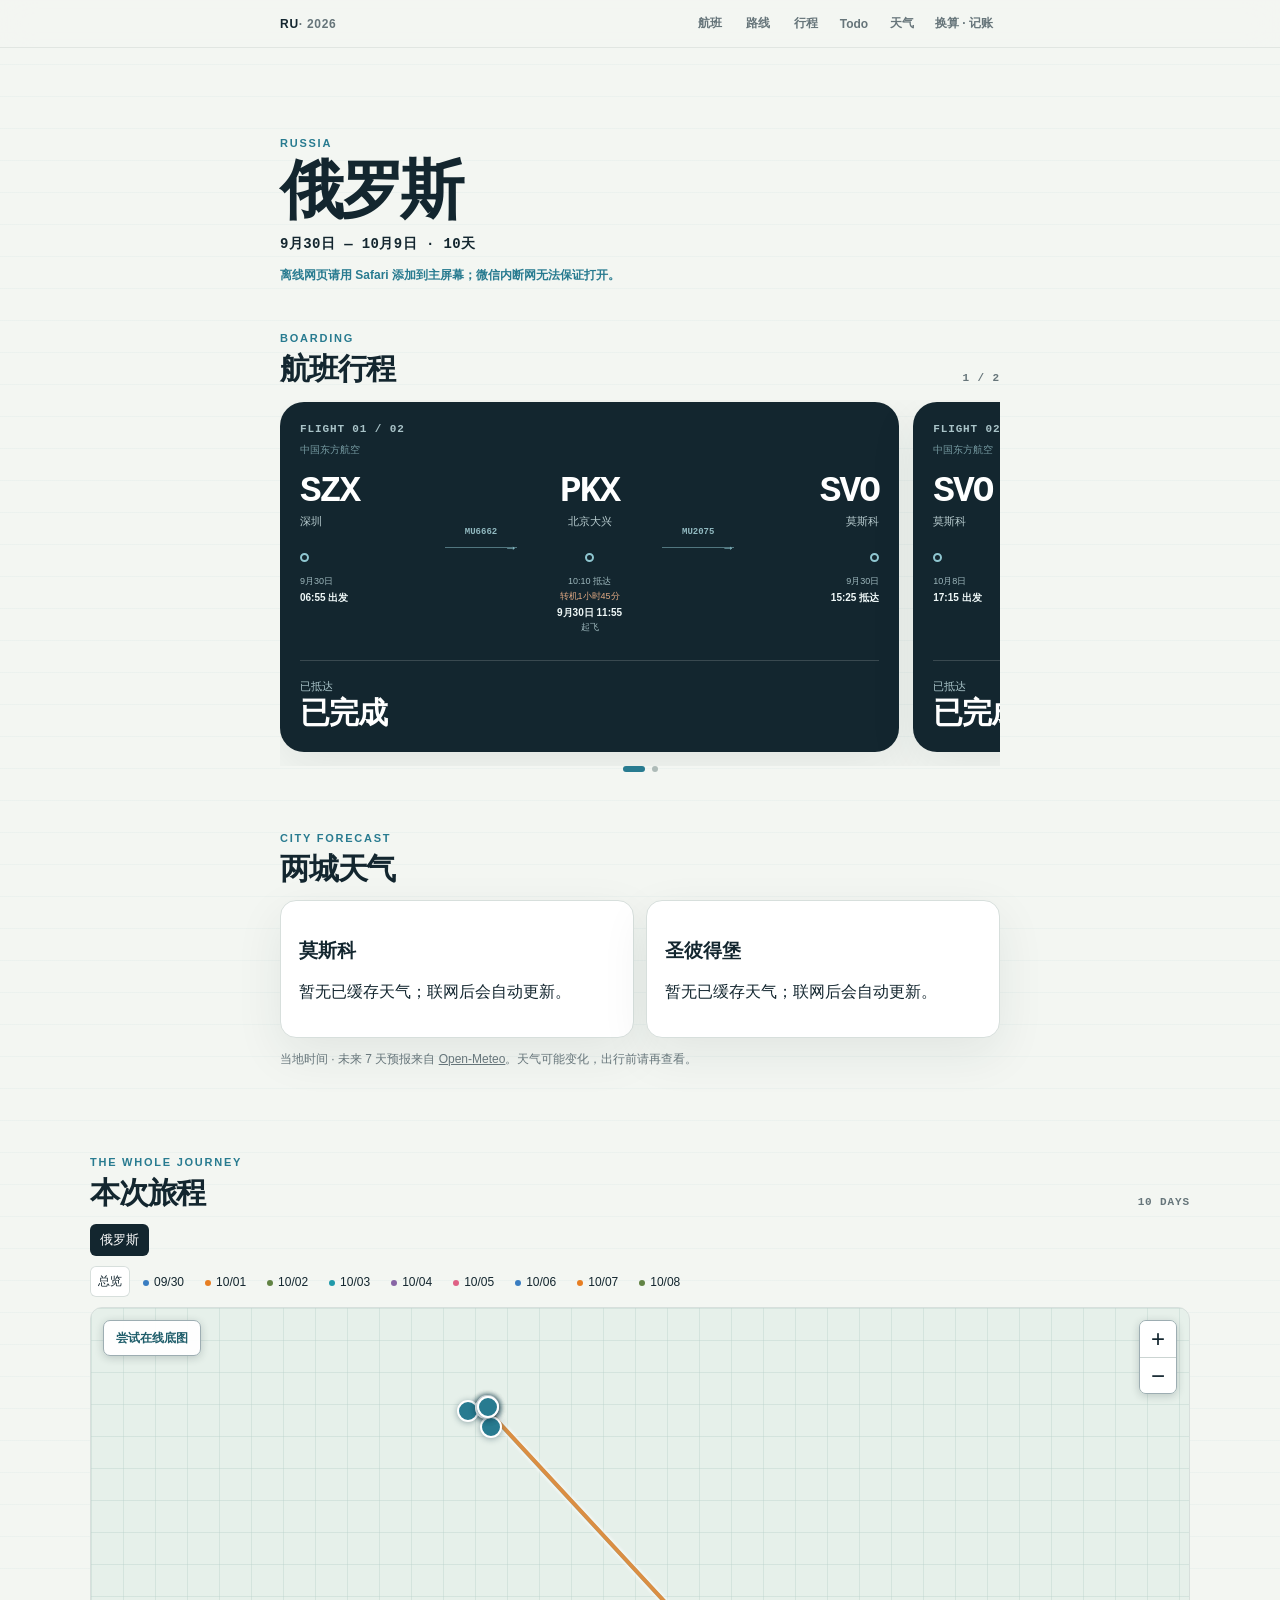
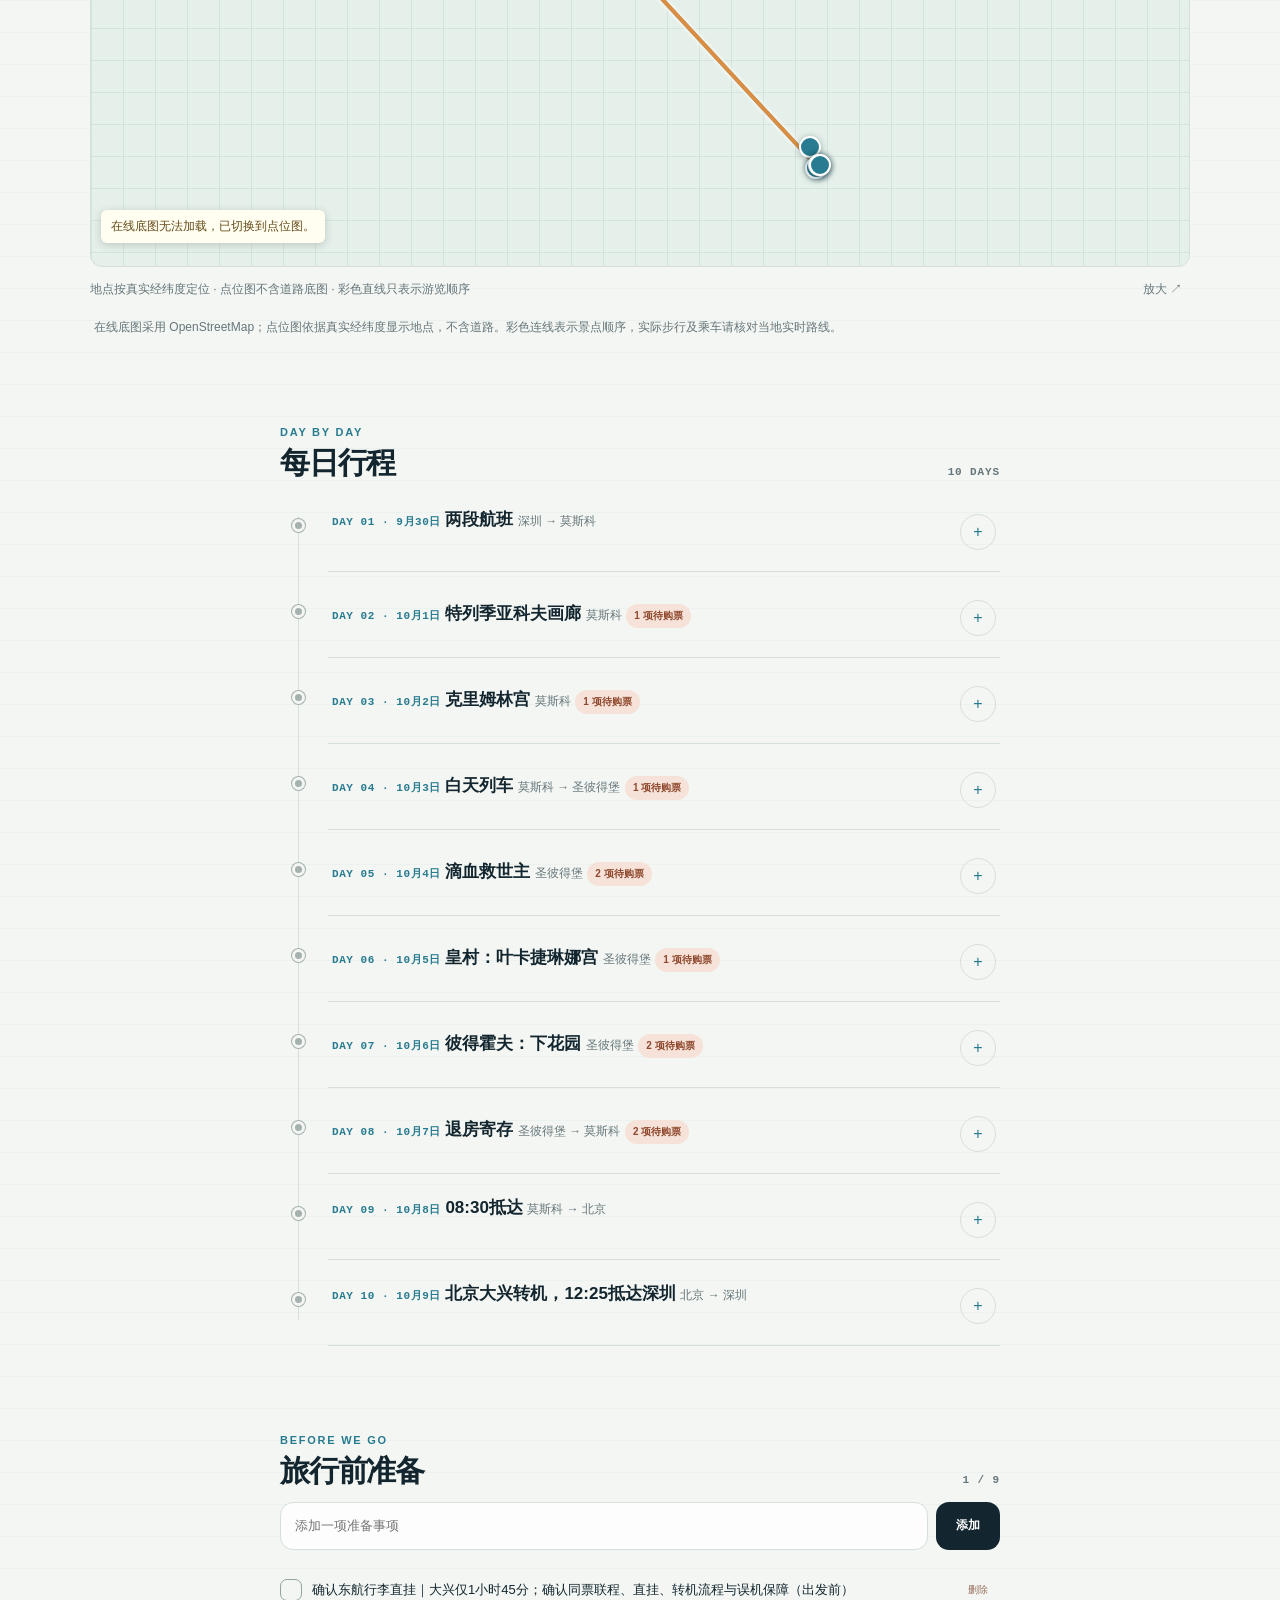
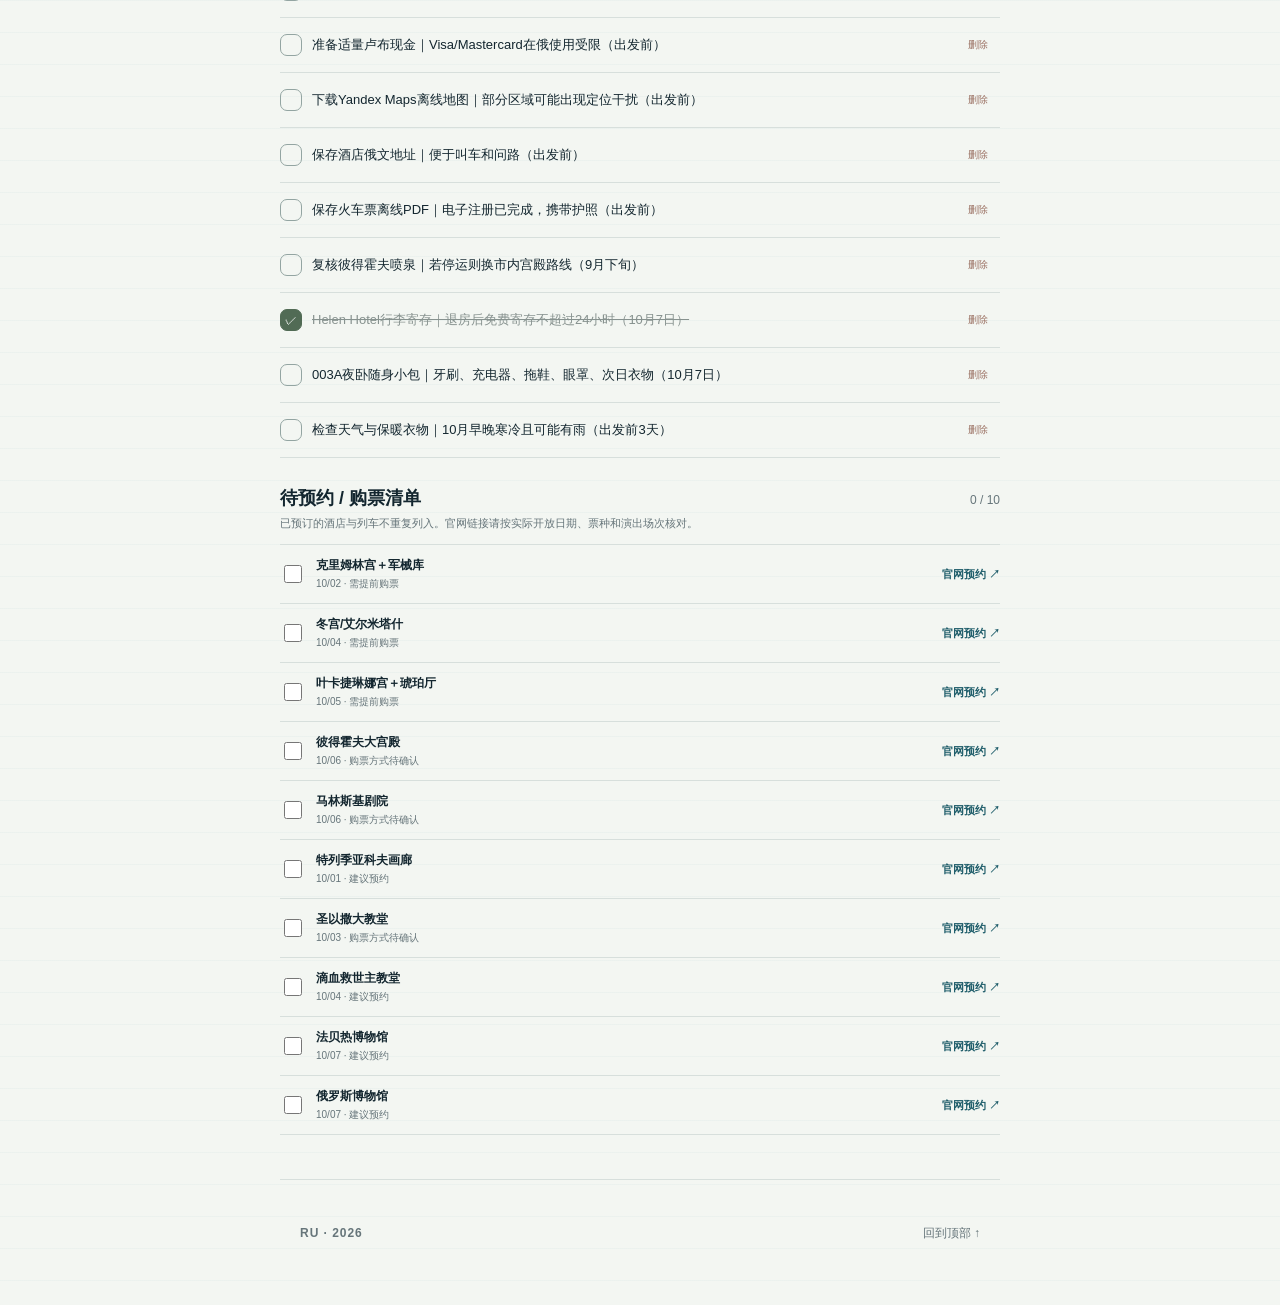
==== commit 6d79f62c: "Clarify iPhone WeChat offline access and keep personal guide local" ====
--- a/index.html
+++ b/index.html
@@ -15,19 +15,19 @@
   <meta name="robots" content="noindex,nofollow,noarchive">
   <meta property="og:title" content="俄罗斯双城旅行｜2026年秋">
   <meta property="og:description" content="莫斯科与圣彼得堡的旅行行程和出行提醒。">
-  <link rel="stylesheet" href="styles.css?v=20260925-linked">
-  <link rel="stylesheet" href="ledger.css?v=20260925-flat-nav">
-  <link rel="stylesheet" href="weather.css?v=20260925-linked">
-  <script src="runtime-storage.js?v=20260910-2" defer></script>
-  <script src="overview-map.js?v=20260910-2" defer></script>
-  <script src="route-ui.js?v=20260925-linked" defer></script>
-  <script src="geo-map.js?v=20260925-linked" defer></script>
-  <script src="app.js?v=20260925-linked" defer></script>
-  <script src="ticket-pdf-preview.js?v=20260910-2" defer></script>
-  <script src="ledger.js?v=20260925-pwa" defer></script>
-  <script src="site-navigation.js?v=20260925-flat-nav" defer></script>
-  <script src="weather.js?v=20260925-pwa" defer></script>
-  <script src="pwa.js?v=20260925-pwa" defer></script>
+  <link rel="stylesheet" href="release-20260926/styles.css">
+  <link rel="stylesheet" href="release-20260926/ledger.css">
+  <link rel="stylesheet" href="release-20260926/weather.css">
+  <script src="release-20260926/runtime-storage.js" defer></script>
+  <script src="release-20260926/overview-map.js" defer></script>
+  <script src="release-20260926/route-ui.js" defer></script>
+  <script src="release-20260926/geo-map.js" defer></script>
+  <script src="release-20260926/app.js" defer></script>
+  <script src="release-20260926/ticket-pdf-preview.js" defer></script>
+  <script src="release-20260926/ledger.js" defer></script>
+  <script src="release-20260926/site-navigation.js" defer></script>
+  <script src="release-20260926/weather.js" defer></script>
+  <script src="release-20260926/pwa.js" defer></script>
 </head>
 <body>
   <a class="skip-link" id="skip-link" href="#main">跳到主要内容</a>
@@ -51,6 +51,7 @@
       <div class="hero__eyebrow" id="trip-eyebrow"></div>
       <h1 id="trip-title">正在载入旅程</h1>
       <p class="hero__date" id="trip-date"></p>
+      <p class="hero__offline">离线网页请用 Safari 添加到主屏幕；微信内断网无法保证打开。</p>
     </section>
 
     <section class="section flights-section" id="flights" aria-labelledby="flights-title" data-module="flights" hidden>
--- a/release-20260926/styles.css
+++ b/release-20260926/styles.css
@@ -0,0 +1,535 @@
+:root {
+  --paper: #f3f6f2;
+  --surface: #ffffff;
+  --ink: #13262f;
+  --muted: #66757a;
+  --line: #d7dfdc;
+  --lake: #287b90;
+  --lake-soft: #d9ebee;
+  --forest: #516b55;
+  --terracotta: #b65c3a;
+  --warning: #b84635;
+  --radius-lg: 24px;
+  --radius-md: 16px;
+  --shadow: 0 16px 48px rgba(25, 47, 55, 0.08);
+  --content: 720px;
+  --safe-top: env(safe-area-inset-top, 0px);
+  --safe-bottom: env(safe-area-inset-bottom, 0px);
+}
+
+* { box-sizing: border-box; }
+[data-module][hidden] { display: none !important; }
+html { scroll-behavior: smooth; background: var(--paper); }
+body {
+  margin: 0;
+  color: var(--ink);
+  background:
+    linear-gradient(rgba(40, 123, 144, 0.035) 1px, transparent 1px),
+    var(--paper);
+  background-size: 100% 32px;
+  font-family: -apple-system, BlinkMacSystemFont, "PingFang SC", "Hiragino Sans GB", "Microsoft YaHei", sans-serif;
+  -webkit-font-smoothing: antialiased;
+  -webkit-tap-highlight-color: transparent;
+}
+
+button, a { touch-action: manipulation; }
+button { font: inherit; color: inherit; }
+a { color: inherit; }
+img { display: block; max-width: 100%; }
+
+.skip-link {
+  position: fixed;
+  left: 12px;
+  top: -80px;
+  z-index: 100;
+  padding: 12px 16px;
+  background: var(--ink);
+  color: white;
+  border-radius: 10px;
+}
+.skip-link:focus { top: calc(12px + var(--safe-top)); }
+
+.topbar {
+  position: sticky;
+  top: 0;
+  z-index: 20;
+  height: calc(48px + var(--safe-top));
+  padding: var(--safe-top) 14px 0;
+  display: flex;
+  align-items: center;
+  justify-content: space-between;
+  border-bottom: 1px solid rgba(19, 38, 47, 0.08);
+  background: rgba(243, 246, 242, 0.91);
+  -webkit-backdrop-filter: blur(16px);
+  backdrop-filter: blur(16px);
+}
+.wordmark { min-height: 44px; display: inline-flex; align-items: center; text-decoration: none; font-weight: 800; letter-spacing: 0.06em; font-size: 12px; }
+.wordmark span { color: var(--muted); font-weight: 600; }
+.topbar nav { display: flex; gap: 2px; }
+.topbar nav a {
+  min-width: 44px;
+  min-height: 44px;
+  padding: 0 6px;
+  display: inline-flex;
+  align-items: center;
+  justify-content: center;
+  color: var(--muted);
+  text-decoration: none;
+  font-size: 12px;
+  font-weight: 650;
+}
+.topbar nav a:active { color: var(--lake); }
+
+main { overflow: hidden; }
+.hero, .section, .footer { width: min(100%, var(--content)); margin-inline: auto; }
+.hero { padding: 32px 18px 24px; min-height: 188px; display: flex; flex-direction: column; justify-content: flex-end; }
+.hero__eyebrow, .section-kicker {
+  margin: 0 0 10px;
+  color: var(--lake);
+  font-size: 11px;
+  font-weight: 800;
+  letter-spacing: 0.16em;
+}
+.hero h1 { margin: 0; max-width: 620px; font-size: clamp(38px, 12vw, 64px); line-height: 0.98; letter-spacing: -0.06em; font-weight: 820; }
+.hero__date { margin: 14px 0 0; font: 650 14px/1.4 ui-monospace, SFMono-Regular, Menlo, monospace; letter-spacing: 0.03em; }
+.hero__offline { align-self:flex-start; margin:12px 0 0; color:var(--lake); font-size:12px; font-weight:750; }
+
+.section { padding: 44px 18px; scroll-margin-top: 48px; }
+.flights-section { padding-top: 24px; padding-bottom: 34px; }
+.section-heading { margin-bottom: 16px; display: flex; justify-content: space-between; align-items: flex-end; gap: 16px; }
+.section-heading h2 { margin: 0; font-size: 30px; line-height: 1; letter-spacing: -0.04em; }
+.section-index, .soft-label { margin: 0; color: var(--muted); font: 700 11px/1 ui-monospace, SFMono-Regular, Menlo, monospace; letter-spacing: 0.08em; }
+
+.flight-carousel {
+  display: flex;
+  gap: 14px;
+  overflow-x: auto;
+  scroll-snap-type: x mandatory;
+  scrollbar-width: none;
+  overscroll-behavior-x: contain;
+  padding: 2px 0 14px;
+}
+.flight-carousel::-webkit-scrollbar { display: none; }
+.flight-card {
+  flex: 0 0 calc(100% - 20px);
+  scroll-snap-align: center;
+  min-height: 330px;
+  padding: 20px;
+  border-radius: var(--radius-lg);
+  color: #eff8f8;
+  background: var(--ink);
+  box-shadow: var(--shadow);
+  display: flex;
+  flex-direction: column;
+}
+.flight-card__top { color: #a9c3c8; font: 700 11px/1.3 ui-monospace, SFMono-Regular, Menlo, monospace; letter-spacing: 0.08em; }
+.flight-card__airlines { margin-top: 7px; color: #7599a0; font-size: 10px; }
+.flight-flow { margin-top: 17px; display: grid; grid-template-columns: var(--route-columns); align-items: start; }
+.flight-stop { min-width: 0; text-align: center; }
+.flight-stop:first-child { text-align: left; }
+.flight-stop:last-child { text-align: right; }
+.flight-stop__code { display: block; color: #fff; font: 760 clamp(25px, 8vw, 36px)/1 ui-monospace, SFMono-Regular, Menlo, monospace; letter-spacing: -.05em; }
+.flight-stop__city { display: block; min-height: 30px; margin-top: 5px; color: #b8cccf; font-size: 11px; line-height: 1.25; }
+.flight-stop__dot { position: relative; z-index: 1; display: inline-block; width: 9px; height: 9px; margin: 8px 0 10px; border: 2px solid #8fc6d0; border-radius: 50%; background: var(--ink); }
+.flight-stop__timing { display: flex; flex-direction: column; gap: 3px; color: #9db7bc; font-size: 9px; line-height: 1.3; }
+.flight-stop__timing b { color: #eff8f8; font-size: 10px; font-weight: 720; }
+.flight-stop__timing em { color: #e0a983; font-style: normal; font-size: 9px; }
+.flight-segment { min-width: 0; padding-top: 53px; color: #91b9c0; text-align: center; }
+.flight-segment span { display: block; overflow: hidden; font: 700 9px/1.2 ui-monospace, SFMono-Regular, Menlo, monospace; text-overflow: ellipsis; white-space: nowrap; }
+.flight-segment i { display: block; height: 1px; margin-top: 9px; background: rgba(143,198,208,.5); color: #8fc6d0; font-style: normal; font-size: 13px; line-height: 1px; text-align: right; }
+.flight-card__countdown-row { margin-top: auto; padding-top: 18px; border-top: 1px solid rgba(255,255,255,.16); }
+.flight-countdown { text-align: left; }
+.flight-countdown span { display: block; color: #a9c3c8; font-size: 11px; }
+.flight-countdown strong { display: block; margin-top: 5px; color: #fff; font: 760 clamp(22px, 7vw, 30px)/1.1 ui-monospace, SFMono-Regular, Menlo, monospace; letter-spacing: -.03em; font-variant-numeric: tabular-nums; }
+.flight-placeholder { margin: 34px 0 22px; }
+.flight-placeholder__eyebrow { color: #e0a983; font: 760 10px/1.3 ui-monospace, SFMono-Regular, Menlo, monospace; letter-spacing: .12em; }
+.flight-placeholder h3 { margin: 9px 0 0; color: #fff; font-size: clamp(24px, 7vw, 34px); line-height: 1.08; letter-spacing: -.035em; }
+.flight-placeholder p { max-width: 520px; margin: 12px 0 0; color: #b8cccf; font-size: 12px; line-height: 1.7; }
+.flight-placeholder ul { margin: 14px 0 0; padding: 0; display: flex; flex-wrap: wrap; gap: 7px; list-style: none; }
+.flight-placeholder li { padding: 6px 9px; border: 1px solid rgba(143,198,208,.3); border-radius: 999px; color: #d7e7e8; background: rgba(255,255,255,.04); font-size: 10px; }
+.carousel-dots { display: flex; justify-content: center; gap: 7px; }
+.carousel-dot { width: 6px; height: 6px; border: 0; padding: 0; border-radius: 50%; background: #aebbb8; transition: width .2s ease; }
+.carousel-dot.is-active { width: 22px; border-radius: 99px; background: var(--lake); }
+
+.route-map-button { position: relative; display: block; width: 100%; padding: 0; overflow: hidden; border: 1px solid var(--line); border-radius: var(--radius-lg); background: var(--surface); box-shadow: var(--shadow); cursor: zoom-in; }
+.route-map-button img { width: 100%; height: auto; }
+.route-map-button span { position: absolute; right: 12px; bottom: 12px; padding: 9px 12px; border-radius: 999px; color: white; background: rgba(19,38,47,.86); font-size: 11px; font-weight: 700; backdrop-filter: blur(8px); }
+.route-caption { margin: 12px 4px 0; color: var(--muted); font-size: 12px; line-height: 1.6; }
+
+.timeline { position: relative; }
+.timeline::before { content: ""; position: absolute; left: 18px; top: 22px; bottom: 26px; width: 1px; background: var(--line); }
+.day-card { position: relative; padding-left: 48px; }
+.day-card + .day-card { margin-top: 8px; }
+.day-dot { position: absolute; left: 12px; top: 25px; z-index: 1; width: 13px; height: 13px; border: 3px solid var(--paper); border-radius: 50%; background: #a5b1ae; box-shadow: 0 0 0 1px #a5b1ae; }
+.day-card.is-today .day-dot { background: var(--terracotta); box-shadow: 0 0 0 3px rgba(182,92,58,.18); }
+.day-toggle { width: 100%; min-height: 78px; padding: 15px 4px; border: 0; border-bottom: 1px solid var(--line); background: transparent; text-align: left; display: grid; grid-template-columns: 1fr auto; gap: 12px; cursor: pointer; }
+.day-meta { color: var(--lake); font: 750 11px/1.3 ui-monospace, SFMono-Regular, Menlo, monospace; letter-spacing: .05em; }
+.day-title { margin-top: 5px; font-size: 17px; font-weight: 740; line-height: 1.35; }
+.day-locations { margin-top: 5px; color: var(--muted); font-size: 12px; line-height: 1.45; }
+.day-ticket-summary { display: inline-flex; min-height: 24px; margin-top: 9px; padding: 4px 8px; align-items: center; border-radius: 999px; font-size: 10px; font-weight: 760; }
+.day-ticket-summary.has-pending { color: #8f492e; background: #f6e2d8; }
+.day-ticket-summary.is-complete { color: #43654a; background: #dfeade; }
+.day-chevron { width: 36px; height: 36px; align-self: center; border: 1px solid var(--line); border-radius: 50%; display: grid; place-items: center; color: var(--lake); transition: transform .2s ease; }
+.day-toggle[aria-expanded="true"] .day-chevron { transform: rotate(45deg); }
+.day-detail { padding: 18px 0 26px; }
+.day-detail[hidden] { display: none; }
+.schedule { margin: 0; padding: 0; list-style: none; }
+.schedule-item { position: relative; padding: 0 0 21px 82px; min-height: 50px; }
+.schedule-item::before { content: ""; position: absolute; left: 70px; top: 6px; bottom: 0; width: 1px; background: #dce4e2; }
+.schedule-item:last-child::before { display: none; }
+.schedule-time { position: absolute; left: 0; top: 0; width: 62px; color: var(--muted); font: 700 11px/1.45 ui-monospace, SFMono-Regular, Menlo, monospace; }
+.schedule-item::after { content: ""; position: absolute; left: 66px; top: 5px; width: 9px; height: 9px; border: 2px solid var(--lake); border-radius: 50%; background: var(--paper); }
+.schedule-text { font-size: 13px; line-height: 1.65; }
+.schedule-map-links { margin-top: 7px; display: flex; flex-wrap: wrap; gap: 6px; }
+.schedule-map-link { min-height: 32px; padding: 6px 9px; display: inline-flex; align-items: center; border: 1px solid #c8dadc; border-radius: 999px; color: #205e6b; background: #edf6f5; text-decoration: none; font-size: 11px; font-weight: 700; }
+.schedule-ticket { margin-top: 9px; border: 1px solid #e8c8b8; border-radius: 12px; background: #fff8f4; overflow: hidden; }
+.schedule-ticket summary { min-height: 38px; padding: 8px 10px; display: flex; align-items: center; gap: 6px; list-style: none; color: #8f492e; cursor: pointer; font-size: 10px; font-weight: 750; }
+.schedule-ticket summary::-webkit-details-marker { display: none; }
+.schedule-ticket summary b { margin-left: auto; color: var(--ink); font-size: 11px; }
+.schedule-ticket.is-purchased { border-color: #cbdcca; background: #f1f7f0; }
+.schedule-ticket.is-purchased summary { color: #43654a; }
+.ticket-status-dot { width: 7px; height: 7px; flex: 0 0 7px; border-radius: 50%; background: currentColor; }
+.schedule-ticket__body { padding: 0 10px 11px 23px; }
+.schedule-ticket__body p { margin: 0; color: #614b42; font-size: 11px; line-height: 1.5; }
+.schedule-ticket__body span { display: block; margin-top: 4px; color: var(--muted); font-size: 10px; }
+.schedule-ticket__body a { min-height: 34px; margin-top: 5px; display: inline-flex; align-items: center; color: var(--lake); font-size: 10px; font-weight: 750; }
+.detail-note { margin: 8px 0 0; padding: 12px 14px; border-left: 2px solid var(--terracotta); background: rgba(182,92,58,.06); color: #6d4c3e; font-size: 12px; line-height: 1.6; }
+.costs { margin-top: 10px; display: flex; flex-wrap: wrap; gap: 6px; }
+.cost-tag { padding: 7px 9px; border-radius: 8px; background: #e8eeeb; color: #53615e; font-size: 11px; }
+
+.tickets-section { padding-top: 40px; }
+.tickets-summary { margin: -5px 0 15px; color: var(--muted); font-size: 11px; line-height: 1.5; }
+.ticket-filters { display: flex; gap: 7px; margin-bottom: 14px; overflow-x: auto; }
+.ticket-filters button { min-height: 38px; padding: 0 14px; flex: 0 0 auto; border: 1px solid var(--line); border-radius: 999px; background: rgba(255,255,255,.7); color: var(--muted); cursor: pointer; font-size: 11px; font-weight: 720; }
+.ticket-filters button.is-active { border-color: var(--ink); color: white; background: var(--ink); }
+.ticket-list { display: grid; gap: 11px; }
+.ticket-card { padding: 17px; border: 1px solid var(--line); border-radius: var(--radius-md); background: rgba(255,255,255,.78); }
+.ticket-card.is-purchased { background: rgba(241,247,240,.82); }
+.ticket-card__date { color: var(--lake); font: 740 10px/1.2 ui-monospace, SFMono-Regular, Menlo, monospace; letter-spacing: .06em; }
+.ticket-card__head { margin-top: 9px; display: flex; align-items: flex-start; justify-content: space-between; gap: 10px; }
+.ticket-card__head h3 { margin: 0; font-size: 16px; line-height: 1.25; }
+.ticket-card__head p { margin: 4px 0 0; color: var(--muted); font-size: 10px; }
+.ticket-badge { min-height: 25px; padding: 5px 8px; flex: 0 0 auto; border-radius: 999px; color: #8f492e; background: #f6e2d8; font-size: 9px; font-weight: 760; }
+.ticket-badge.is-advance-recommended { color: #205e6b; background: #ddecf0; }
+.ticket-badge.is-purchased { color: #43654a; background: #dfeade; }
+.ticket-card__guidance { margin-top: 15px; padding-top: 13px; border-top: 1px solid var(--line); }
+.ticket-card__guidance span { display: block; color: var(--muted); font-size: 9px; letter-spacing: .08em; }
+.ticket-card__guidance strong { display: block; margin-top: 4px; font-size: 12px; line-height: 1.5; }
+.ticket-details { margin-top: 7px; }
+.ticket-details > summary { min-height: 38px; display: inline-flex; align-items: center; color: var(--lake); cursor: pointer; font-size: 11px; font-weight: 750; }
+.ticket-details dl { margin: 4px 0 0; }
+.ticket-details dl div { padding: 8px 0; border-top: 1px solid var(--line); display: grid; grid-template-columns: 70px 1fr; gap: 8px; font-size: 11px; line-height: 1.5; }
+.ticket-details dt { color: var(--muted); }
+.ticket-details dd { margin: 0; }
+.ticket-uncertainties { margin-top: 8px; padding: 11px; border-radius: 10px; background: #f2f3ef; color: #52605d; font-size: 10px; }
+.ticket-uncertainties ul { margin: 5px 0 0; padding-left: 16px; }
+.ticket-actions { margin-top: 12px; display: flex; align-items: center; justify-content: space-between; gap: 8px; }
+.ticket-actions a, .ticket-actions button { min-height: 40px; display: inline-flex; align-items: center; font-size: 10px; font-weight: 740; }
+.ticket-actions a { color: var(--lake); }
+.ticket-actions span { color: var(--muted); font-size: 10px; }
+.ticket-actions button { padding: 0 12px; border: 0; border-radius: 10px; color: white; background: var(--lake); cursor: pointer; }
+.tickets-empty { padding: 28px 0; color: var(--muted); text-align: center; font-size: 12px; }
+
+.rental-panel { overflow: hidden; border-radius: var(--radius-lg); background: var(--ink); color: white; box-shadow: var(--shadow); }
+.return-deadline { padding: 22px; background: #fff0e5; color: #713d27; border-bottom: 3px solid #bd6941; }
+.return-deadline__label { display: block; font-size: 12px; font-weight: 800; }
+.return-deadline > strong { display: block; margin: 12px 0 6px; font-size: clamp(23px,7vw,34px); line-height: 1.3; }
+.return-deadline time { font-variant-numeric: tabular-nums; }
+.return-deadline > span:not(:first-child), .return-deadline small { font-size: 11px; line-height: 1.6; }
+.return-deadline p { margin: 10px 0; font-size: 12px; overflow-wrap: anywhere; }
+.return-deadline__timer { padding: 12px 0; border-block: 1px solid #e7c6ad; font-size: 16px; font-weight: 750; font-variant-numeric: tabular-nums; }
+.return-deadline__warning { font-weight: 750; }
+.return-deadline.is-urgent { background: #ffe1da; color: #8c291f; border-color: #b84635; }
+.rental-countdown { padding: 24px; background: var(--lake); }
+.rental-countdown span { display: block; color: #d6ebee; font-size: 11px; font-weight: 700; letter-spacing: .08em; }
+.rental-countdown strong { display: block; margin-top: 8px; font: 760 clamp(28px, 9vw, 44px)/1.05 ui-monospace, SFMono-Regular, Menlo, monospace; letter-spacing: -.05em; }
+.rental-countdown small { display: block; margin-top: 10px; color: #d6ebee; line-height: 1.5; }
+.rental-details { padding: 22px; }
+.rental-car { font-size: 19px; font-weight: 750; }
+.rental-sub { margin-top: 5px; color: #abc0c4; font-size: 12px; }
+.rental-stops { margin-top: 24px; display: grid; gap: 16px; }
+.rental-stop { display: grid; grid-template-columns: 58px 1fr; gap: 12px; }
+.rental-stop__label { color: #7fa8b0; font: 700 10px/1.5 ui-monospace, SFMono-Regular, Menlo, monospace; }
+.rental-stop b { display: block; font-size: 14px; }
+.rental-stop span { display: block; margin-top: 4px; color: #abc0c4; font-size: 12px; line-height: 1.5; }
+.rental-price { margin-top: 20px; padding-top: 18px; border-top: 1px solid rgba(255,255,255,.14); display: flex; justify-content: space-between; color: #abc0c4; font-size: 12px; }
+.rental-price strong { color: white; font: 720 15px/1 ui-monospace, SFMono-Regular, Menlo, monospace; }
+
+.accordion-stack { margin-top: 14px; display: grid; gap: 10px; }
+.accordion { border: 1px solid var(--line); border-radius: var(--radius-md); background: rgba(255,255,255,.72); overflow: hidden; }
+.accordion summary { min-height: 54px; padding: 16px; cursor: pointer; list-style: none; display: flex; justify-content: space-between; align-items: center; font-size: 14px; font-weight: 740; }
+.accordion summary::-webkit-details-marker { display: none; }
+.accordion summary::after { content: "+"; width: 28px; height: 28px; display: grid; place-items: center; border: 1px solid var(--line); border-radius: 50%; color: var(--lake); }
+.accordion[open] summary::after { content: "−"; }
+.accordion ul { margin: 0; padding: 0 18px 18px 38px; color: #47575b; }
+.accordion li { margin: 9px 0; font-size: 12px; line-height: 1.65; }
+
+.packing-progress { height: 4px; margin: -8px 0 24px; border-radius: 99px; background: #dbe3e0; overflow: hidden; }
+.packing-progress span { display: block; width: 0; height: 100%; background: var(--lake); transition: width .2s ease; }
+.packing-group + .packing-group { margin-top: 25px; }
+.packing-group h3 { margin: 0 0 8px; color: var(--muted); font-size: 11px; letter-spacing: .1em; }
+.packing-item { min-height: 52px; border-bottom: 1px solid var(--line); display: flex; align-items: center; gap: 12px; cursor: pointer; font-size: 14px; }
+.packing-item input { appearance: none; width: 22px; height: 22px; margin: 0; flex: 0 0 22px; border: 1.5px solid #93a5a2; border-radius: 7px; background: transparent; display: grid; place-items: center; }
+.packing-item input::after { content: "✓"; color: white; font-size: 14px; opacity: 0; transform: scale(.6); transition: .15s ease; }
+.packing-item input:checked { border-color: var(--lake); background: var(--lake); }
+.packing-item input:checked::after { opacity: 1; transform: scale(1); }
+.packing-item:has(input:checked) span { color: #87928f; text-decoration: line-through; }
+.text-button { min-height: 44px; margin-top: 18px; padding: 0; border: 0; background: transparent; color: var(--muted); font-size: 12px; text-decoration: underline; cursor: pointer; }
+
+.footer { padding: 46px 20px calc(50px + var(--safe-bottom)); border-top: 1px solid var(--line); display: flex; justify-content: space-between; color: var(--muted); font-size: 12px; }
+.footer p { margin: 0; font-weight: 750; letter-spacing: .08em; }
+.footer a { min-height: 44px; margin-top: -15px; display: flex; align-items: center; text-decoration: none; }
+
+.map-dialog { width: 100%; max-width: 760px; height: 100%; max-height: none; margin: 0; padding: calc(56px + var(--safe-top)) 0 var(--safe-bottom); border: 0; background: #0e1b21; overflow: auto; }
+.map-dialog::backdrop { background: rgba(7,18,22,.88); }
+.map-dialog.is-fallback-open { position: fixed; inset: 0; z-index: 50; display: block; }
+.map-dialog img { width: 100%; height: auto; }
+.dialog-close { position: fixed; z-index: 2; top: calc(10px + var(--safe-top)); right: 12px; min-width: 54px; min-height: 40px; border: 0; border-radius: 999px; background: rgba(255,255,255,.92); color: var(--ink); font-size: 12px; font-weight: 700; }
+.loading-error { position: fixed; left: 16px; right: 16px; bottom: calc(16px + var(--safe-bottom)); z-index: 30; padding: 16px; border-radius: 14px; color: white; background: var(--warning); box-shadow: var(--shadow); }
+.loading-error strong, .loading-error span { display: block; }
+.loading-error span { margin-top: 5px; font-size: 12px; line-height: 1.5; }
+
+:focus-visible { outline: 3px solid rgba(40,123,144,.45); outline-offset: 3px; }
+
+.place-map-overlay { position: fixed; inset: 0; z-index: 60; background: rgba(7,18,22,.6); display: flex; align-items: flex-end; justify-content: center; }
+.place-map-overlay[hidden] { display: none; }
+.place-map-sheet { width: min(100%,720px); height: 85vh; height: 85dvh; display: flex; flex-direction: column; background: var(--paper); border-radius: 20px 20px 0 0; overflow: hidden; padding-bottom: var(--safe-bottom); }
+.place-map-sheet header { padding: 10px 16px; display: flex; align-items: center; justify-content: space-between; gap: 12px; }
+.place-map-sheet h2 { margin: 0; font-size: 17px; overflow-wrap: anywhere; }
+.place-map-sheet button { flex-shrink: 0; min-height: 44px; min-width: 48px; border: 0; background: transparent; color: var(--lake); }
+.place-map-preview { flex:1; min-height:0; display:grid; place-items:center; padding:20px; background:#e9f0ed; }
+.place-coordinate-preview { width:100%; }
+.place-coordinate-preview__grid { position:relative; min-height:180px; border:1px solid #b8cfca; border-radius:12px; background-color:#e6f0ea; background-image:linear-gradient(#b9d1cb66 1px,transparent 1px),linear-gradient(90deg,#b9d1cb66 1px,transparent 1px); background-size:32px 32px; }
+.place-coordinate-preview__pin { position:absolute; left:50%; top:50%; transform:translate(-50%,-50%); color:#d84847; font-size:42px; text-shadow:0 2px 3px white; }
+.place-coordinate-preview__details { padding:13px 2px; }
+.place-coordinate-preview__details strong { display:block; font-size:15px; }
+.place-coordinate-preview__details p { margin:6px 0; color:#355f60; font-size:12px; }
+.place-coordinate-preview__details small { color:var(--muted); line-height:1.5; }
+.route-place-popover .place-coordinate-preview__grid { min-height:140px; }
+.place-map-sheet footer { padding: 10px 16px; }
+.place-map-sheet footer p { margin: 0; color: var(--muted); font-size: 11px; line-height: 1.5; }
+.place-map-sheet footer a { display: flex; min-height: 44px; align-items: center; color: var(--lake); font-size: 13px; font-weight: 700; }
+
+/* Compact ticket completion, driving notes and user-managed trip preparation */
+.schedule-ticket { min-height: 58px; padding: 9px 10px; background: #fff2ed; display: grid; grid-template-columns: 21px minmax(0,1fr) auto; align-items: flex-start; gap: 9px; }
+.schedule-ticket__toggle { display: contents; cursor: pointer; }
+.schedule-ticket input { position: absolute; opacity: 0; pointer-events: none; }
+.schedule-ticket__check { width: 21px; height: 21px; margin-top: 1px; flex: 0 0 21px; border: 1.5px solid #ba765d; border-radius: 7px; color: transparent; display: grid; place-items: center; font-size: 12px; }
+.schedule-ticket__content { min-width: 0; display: grid; grid-template-columns: auto 1fr; align-items: baseline; gap: 2px 7px; }
+.schedule-ticket__status { color: #995137; font-size: 9px; font-weight: 780; }
+.schedule-ticket__content strong { overflow: hidden; color: var(--ink); font-size: 11px; text-overflow: ellipsis; white-space: nowrap; }
+.schedule-ticket__content small { grid-column: 1 / -1; color: #795c50; font-size: 9px; line-height: 1.45; }
+.schedule-ticket__open { align-self: center; min-width: 44px; min-height: 36px; padding: 0 8px; border: 0; border-left: 1px solid rgba(153,81,55,.18); background: transparent; color: #8f492e; cursor: pointer; font-size: 10px; font-weight: 760; }
+.schedule-ticket.is-purchased { border-color: #cbdcca; background: #eaf3e9; }
+.schedule-ticket.is-purchased .schedule-ticket__check { border-color: var(--forest); color: white; background: var(--forest); }
+.schedule-ticket.is-purchased .schedule-ticket__status { color: var(--forest); }
+.schedule-ticket.is-purchased .schedule-ticket__content strong { color: #708072; text-decoration: line-through; }
+.schedule-ticket.is-purchased .schedule-ticket__content small { display: none; }
+.schedule-ticket.is-purchased .schedule-ticket__open { color: var(--forest); border-left-color: rgba(81,107,85,.2); }
+
+.ticket-dialog { width: min(100% - 28px,720px); max-height: min(88dvh,820px); padding: 0; border: 1px solid rgba(19,38,47,.12); border-radius: 20px; background: var(--paper); box-shadow: 0 22px 70px rgba(19,38,47,.2); overflow: hidden; }
+.ticket-dialog[open] { display: flex; flex-direction: column; }
+.ticket-dialog::backdrop { background: rgba(7,18,22,.58); backdrop-filter: blur(3px); }
+.ticket-dialog > header { min-height: 76px; padding: 16px 18px; display: flex; align-items: center; justify-content: space-between; gap: 16px; border-bottom: 1px solid var(--line); }
+.ticket-dialog > header span { display: block; color: var(--lake); font-size: 10px; font-weight: 780; letter-spacing: .12em; }
+.ticket-dialog > header h2 { margin: 5px 0 0; font-size: 21px; letter-spacing: -.035em; }
+.ticket-dialog > header button { min-width: 52px; min-height: 40px; border: 0; border-radius: 999px; background: white; color: var(--lake); cursor: pointer; font-size: 12px; font-weight: 720; }
+.ticket-dialog__body { min-height: 0; padding: 18px; overflow: auto; flex: 1 1 auto; }
+.ticket-dialog__status { margin: 0; color: var(--terracotta); font-size: 11px; font-weight: 780; }
+.ticket-dialog__guidance { margin: 8px 0 16px; color: #47575b; font-size: 13px; line-height: 1.65; }
+.ticket-dialog__preview { width: 100%; min-height: min(58dvh,520px); max-height: 62dvh; border: 1px solid var(--line); border-radius: 12px; background: white; object-fit: contain; }
+.ticket-dialog__preview--pdf { display: block; height: min(68dvh,680px); max-height: none; object-fit: initial; }
+.ticket-dialog__empty { margin: 18px 0; padding: 24px 16px; border: 1px dashed var(--line); border-radius: 12px; color: var(--muted); text-align: center; font-size: 12px; line-height: 1.6; }
+.ticket-dialog__links { margin-top: 14px; display: flex; flex-wrap: wrap; gap: 8px; }
+.ticket-dialog__links a { min-height: 42px; padding: 0 13px; display: inline-flex; align-items: center; border: 1px solid #c8dadc; border-radius: 999px; color: #205e6b; background: #edf6f5; text-decoration: none; font-size: 12px; font-weight: 720; }
+
+.accordion-stack { margin-top: 14px; display: block; }
+.drive-note-tabs { display: grid; grid-template-columns: repeat(3, 1fr); border-bottom: 1px solid var(--line); }
+.drive-note-tabs button { position: relative; min-width: 0; min-height: 48px; padding: 12px 4px; border: 0; background: transparent; color: var(--muted); cursor: pointer; font-size: 12px; font-weight: 650; }
+.drive-note-tabs button::after { content: ""; position: absolute; bottom: -1px; left: 20%; right: 20%; height: 2px; border-radius: 2px; background: transparent; }
+.drive-note-tabs button[aria-expanded="true"] { color: var(--ink); font-weight: 780; }
+.drive-note-tabs button[aria-expanded="true"]::after { background: var(--lake); }
+.drive-note-panel { padding: 8px 4px 4px; }
+.drive-note-panel[hidden] { display: none; }
+.drive-note-panel ul { margin: 0; padding: 0; list-style: none; color: #47575b; }
+.drive-note-panel li { position: relative; margin: 0; padding: 12px 0 12px 14px; font-size: 12px; line-height: 1.7; }
+.drive-note-panel li + li { border-top: 1px solid var(--line); }
+.drive-note-panel li::before { content: ""; position: absolute; left: 0; top: 20px; width: 4px; height: 4px; border-radius: 50%; background: #8ca5a7; }
+
+.todo-form { display: grid; grid-template-columns: 1fr auto; gap: 8px; }
+.todo-form input { min-width: 0; min-height: 48px; padding: 0 14px; border: 1px solid var(--line); border-radius: 13px; background: rgba(255,255,255,.8); font: inherit; font-size: 13px; outline: none; }
+.todo-form input:focus { border-color: var(--lake); box-shadow: 0 0 0 3px rgba(40,123,144,.1); }
+.todo-form button { min-width: 64px; min-height: 48px; border: 0; border-radius: 13px; color: white; background: var(--ink); cursor: pointer; font-size: 12px; font-weight: 750; }
+.todo-list { margin-top: 13px; }
+.todo-item { min-height: 54px; border-bottom: 1px solid var(--line); display: grid; grid-template-columns: 1fr auto; align-items: center; gap: 8px; }
+.todo-item label { min-width: 0; min-height: 54px; display: flex; align-items: center; gap: 10px; cursor: pointer; }
+.todo-item input { position: absolute; opacity: 0; pointer-events: none; }
+.todo-check { width: 22px; height: 22px; flex: 0 0 22px; border: 1.5px solid #93a5a2; border-radius: 7px; color: transparent; display: grid; place-items: center; font-size: 12px; }
+.todo-text { min-width: 0; font-size: 13px; overflow-wrap: anywhere; }
+.todo-item.is-complete .todo-check { border-color: var(--forest); color: white; background: var(--forest); }
+.todo-item.is-complete .todo-text { color: #87928f; text-decoration: line-through; }
+.todo-delete { min-width: 44px; min-height: 44px; padding: 0; border: 0; color: #9a7062; background: transparent; cursor: pointer; font-size: 10px; }
+.todo-empty { margin: 0; padding: 22px 0 8px; color: var(--muted); text-align: center; font-size: 11px; }
+
+@media (min-width: 700px) {
+  .topbar { padding-inline: max(24px, calc((100vw - var(--content)) / 2)); }
+  .hero { min-height: 260px; padding-inline: 0; }
+  .section { padding-inline: 0; }
+  .flight-card { flex-basis: 86%; min-height: 350px; }
+  .rental-stops { grid-template-columns: 1fr 1fr; }
+}
+
+@media (prefers-reduced-motion: reduce) {
+  html { scroll-behavior: auto; }
+  *, *::before, *::after { transition-duration: .01ms !important; animation-duration: .01ms !important; }
+}
+
+/* Map is the main surface; date controls remain compact. */
+.route-region-tabs,.route-day-tabs { display:flex;align-items:center;gap:5px;flex-wrap:wrap;margin-bottom:10px; }
+.route-region-tabs button,.route-day-tabs button { border:0;background:transparent;padding:7px 10px;font-size:13px;border-radius:6px;cursor:pointer; }
+.route-region-tabs button[aria-pressed="true"] {background:var(--ink);color:white;}
+.route-day-tabs button {font-size:12px;padding:7px 8px;}
+.route-day-tabs button[aria-pressed="true"] {background:white;box-shadow:inset 0 0 0 1px var(--line);}
+.route-day-tabs i {display:inline-block;width:6px;height:6px;border-radius:50%;background:var(--route-color);margin-right:5px;}
+.travel-map-scroll {overflow-x:auto;overscroll-behavior-inline:contain;scrollbar-width:thin;border-radius:12px;border:1px solid var(--line);background:#f6f6f1;}
+.travel-map-canvas {position:relative;min-width:700px;}
+.travel-map-canvas svg {display:block;width:100%;height:auto;}
+.map-utility {display:flex;justify-content:space-between;align-items:center;margin:5px 0 12px;font-size:12px;color:var(--muted);}
+.map-utility button {border:0;background:transparent;font-size:12px;padding:8px;cursor:pointer;}
+.transport-pin {position:absolute;transform:translate(-50%,-50%);font-size:11px;line-height:1.2;border:1px solid var(--route-color);background:white;color:var(--ink);padding:5px 7px;border-radius:20px;cursor:pointer;box-shadow:0 2px 6px #13262f22;white-space:nowrap;}
+.transport-pin::before {content:"";position:absolute;inset:-6px;}
+.transport-pin[aria-expanded="true"] {background:var(--route-color);color:white;}
+.transport-popover {position:fixed;z-index:100;width:min(300px,calc(100vw - 16px));padding:16px 30px 14px 16px;border:1px solid var(--line);border-radius:12px;background:white;box-shadow:0 8px 32px #13262f30;font-size:14px;line-height:1.6;}
+.transport-popover strong {font-size:13px;}
+.transport-popover p {margin:7px 0 0;}
+.transport-popover button {position:absolute;right:4px;top:4px;background:transparent;border:0;width:28px;height:28px;cursor:pointer;}
+.route-list-overview {border-top:1px solid var(--line);}
+.route-list-overview a {display:flex;gap:16px;padding:14px 0;border-bottom:1px solid var(--line);text-decoration:none;font-size:14px;}
+.route-list-overview span {white-space:nowrap;color:var(--muted);font-size:12px;}
+.day-detail .travel-map-block {margin:0 0 22px;}
+#map-dialog {width:96vw;max-width:1448px;overflow:auto;padding:48px 12px 12px;background:#f6f6f1;}
+#map-dialog-content {overflow:auto;}
+#map-dialog-content .travel-map-canvas {min-width:1100px;}
+button:focus-visible,a:focus-visible {outline:2px solid var(--lake);outline-offset:3px;}
+@media(min-width:1000px) {.route-section {width:min(1100px,calc(100vw - 64px));max-width:none;margin-left:50%;transform:translateX(-50%);} .travel-map-canvas {min-width:0;}}
+.is-overview .travel-map-canvas {min-width:0;}
+
+/* Daily and Overview deliberately share one full-map canvas and viewport. */
+.is-daily .travel-map-scroll {overflow:hidden;}
+.is-daily .travel-map-canvas {width:100%;min-width:0;}
+.map-place-dot {position:absolute;transform:translate(-50%,-50%);width:24px;height:24px;padding:0;border:0;border-radius:50%;background:transparent;display:grid;place-items:center;cursor:pointer;}
+.map-place-dot span {display:block;width:11px;height:11px;border:1.5px solid #fffdf6;background:var(--route-color);border-radius:50%;box-shadow:0 0 0 1px var(--route-color);}
+.map-place-dot:hover span,.map-place-dot[aria-expanded="true"] span {box-shadow:0 0 0 4px #ffffffa8,0 0 0 5px var(--route-color);}
+.transport-pin {transform:translate(-50%,-50%);width:28px;height:28px;display:grid;place-items:center;padding:6px;border-radius:8px;border:1px solid var(--route-color);color:var(--route-color);box-shadow:0 2px 5px #13262f18;}
+.transport-pin::before {inset:-3px;}
+.transport-pin svg {width:15px;height:15px;}
+.transport-pin[aria-expanded="true"] {background:var(--route-color);color:white;}
+.route-popover {position:fixed;z-index:100;width:min(360px,calc(100vw - 16px));max-height:calc(100dvh - 16px);overflow:auto;padding:16px;border:1px solid var(--line);border-radius:13px;background:#fff;box-shadow:0 10px 36px #13262f33;color:var(--ink);}
+.route-popover .route-popover-close {position:absolute;right:5px;top:5px;display:grid;place-items:center;width:30px;height:30px;padding:0;border:0;border-radius:50%;background:transparent;font-size:20px;cursor:pointer;}
+.route-place-popover header {padding-right:22px;margin-bottom:10px;}
+.route-place-popover header small {display:block;color:var(--muted);font-size:12px;margin-bottom:4px;}
+.route-place-popover header strong {font-size:15px;}
+.route-place-popover iframe {display:block;width:100%;height:min(240px,35dvh);border:1px solid var(--line);border-radius:8px;background:#edf1ea;}
+.route-place-popover footer {display:flex;flex-direction:column;gap:7px;margin-top:10px;font-size:13px;}
+.route-place-popover footer small {font-size:12px;color:var(--muted);}
+.popup-place-options {display:flex;gap:5px;flex-wrap:wrap;margin-bottom:10px;}
+.popup-place-options button {padding:6px 9px;border:1px solid var(--line);border-radius:6px;background:white;font-size:12px;cursor:pointer;}
+
+.ledger-confirm-dialog { width: min(100% - 40px, 380px); padding: 0; border: 1px solid rgba(19,38,47,.14); border-radius: 18px; background: var(--paper); color: var(--ink); box-shadow: 0 22px 70px rgba(19,38,47,.28); }
+.ledger-confirm-dialog::backdrop { background: rgba(7,18,22,.55); backdrop-filter: blur(3px); }
+.ledger-confirm-card { padding: 24px 22px 18px; }
+.ledger-confirm-card p { margin: 0; font-size: 17px; font-weight: 700; line-height: 1.55; text-align: center; }
+.ledger-confirm-actions { display: grid; grid-template-columns: 1fr 1fr; gap: 10px; margin-top: 24px; }
+.ledger-confirm-actions button { min-height: 46px; border: 1px solid var(--line); border-radius: 12px; background: white; color: var(--ink); font: inherit; font-size: 14px; font-weight: 720; cursor: pointer; }
+.ledger-confirm-actions .ledger-confirm-danger { border-color: rgba(171,67,55,.28); background: #fff1ee; color: #a13f34; }
+.popup-place-options button[aria-pressed="true"] {background:var(--ink);color:white;}
+.transport-popover {width:min(320px,calc(100vw - 16px));padding-right:32px;font-size:14px;line-height:1.65;}
+.transport-leg + .transport-leg {margin-top:10px;padding-top:10px;border-top:1px solid var(--line);}
+.transport-leg strong {font-size:13px;}
+.transport-leg p {margin:5px 0 0;}
+#map-dialog-content .daily-fullscreen {min-width:850px;}
+
+@media (max-width:699px) {
+  .is-daily .map-place-dot {width:14px;height:14px;}
+  .is-daily .map-place-dot span {width:8px;height:8px;border-width:1px;}
+  .is-daily .transport-pin {width:24px;height:24px;padding:5px;border-radius:7px;}
+  .is-daily .transport-pin svg {width:13px;height:13px;}
+  #map-dialog-content .daily-fullscreen {width:100%;min-width:0;}
+}
+
+/* Geographic map. Tile images and overlays share the same Web Mercator viewport. */
+.geo-map { position:relative; height:clamp(340px,55vw,560px); overflow:hidden; border:1px solid var(--line); border-radius:12px; background:#e9eee9; touch-action:none; cursor:grab; }
+.geo-map:active { cursor:grabbing; }
+.geo-map.is-offline { background-color:#e6f0ea; background-image:linear-gradient(#b9d1cb66 1px,transparent 1px),linear-gradient(90deg,#b9d1cb66 1px,transparent 1px); background-size:32px 32px; }
+.geo-map-tiles,.geo-map-routes,.geo-map-markers { position:absolute; inset:0; }
+.geo-map-tiles { z-index:0; }
+.geo-map-tiles img { position:absolute; display:block; width:256px; height:256px; user-select:none; pointer-events:none; }
+.geo-map-routes { z-index:1; pointer-events:none; overflow:visible; }
+.geo-route-line { fill:none; stroke-width:4; stroke-linejoin:round; stroke-linecap:round; stroke-opacity:.82; paint-order:stroke; filter:drop-shadow(0 0 2px white); }
+.geo-map-markers { z-index:2; pointer-events:none; }
+.geo-map-marker { position:absolute; display:flex; align-items:center; gap:5px; transform:translate(-7px,-50%); border:0; padding:0; background:transparent; color:#172c36; white-space:nowrap; font:700 11px/1.25 system-ui,sans-serif; text-shadow:0 1px white,0 -1px white,1px 0 white,-1px 0 white; pointer-events:auto; cursor:pointer; }
+.geo-marker-dot { display:block; flex:none; width:13px; height:13px; border:2px solid white; border-radius:50%; background:#d84847; box-shadow:0 1px 5px #13262f88; }
+.geo-map-marker.is-small .geo-marker-label { display:none; }
+.geo-map-marker.is-small .geo-marker-dot { width:9px; height:9px; background:#497ca8; }
+.geo-map-marker:hover .geo-marker-label,.geo-map-marker:focus-visible .geo-marker-label { display:block; }
+.geo-map-marker .geo-marker-label { display:none; }
+.geo-map-marker.is-focused .geo-marker-label { display:block; }
+.geo-map-marker .geo-marker-dot { display:grid; place-items:center; min-width:22px; height:22px; padding:0 4px; border-radius:50%; background:var(--lake); border:2px solid white; color:white; font:800 11px/1 system-ui,sans-serif; box-shadow:0 1px 6px #173b4a66; text-shadow:none; }
+.geo-map-marker.is-focused .geo-marker-dot { background:var(--terracotta); transform:scale(1.18); }
+.route-linked-activity { display:flex; flex-direction:column; gap:5px; padding:10px 0; border-bottom:1px solid var(--line); font-size:12px; }
+.route-linked-activity button, .ticket-dialog__todo { width:max-content; border:0; padding:5px 0; background:none; color:var(--lake); font-weight:750; cursor:pointer; }
+.day-weather { display:flex; flex-wrap:wrap; gap:4px 10px; margin:0 0 18px; padding:11px 13px; background:var(--lake-soft); border-radius:10px; font-size:12px; }
+.activity-transport, .activity-weather { display:inline-block; margin:5px 8px 0 0; color:var(--muted); font-size:11px; }
+.next-activity { margin:0 0 18px; padding:16px; border:1px solid var(--line); border-radius:var(--radius-md); background:var(--surface); }
+.next-activity .section-kicker { display:block; margin:0 0 8px; }
+.next-activity strong { display:block; font-size:14px; line-height:1.5; }
+.next-activity-actions { display:flex; gap:8px; margin-top:10px; }
+.next-activity-actions button { min-height:34px; padding:0 11px; border:1px solid var(--line); border-radius:8px; background:var(--paper); color:var(--ink); cursor:pointer; }
+.is-linked-highlight { background:var(--lake-soft) !important; border-radius:10px; transition:background 1.8s; }
+.network-status, .update-status { position:fixed; z-index:50; right:10px; top:calc(52px + var(--safe-top)); max-width:calc(100vw - 20px); padding:7px 11px; border:1px solid var(--line); border-radius:10px; background:rgba(255,255,255,.96); color:var(--ink); box-shadow:var(--shadow); font-size:12px; font-weight:700; }
+.update-status { top:calc(88px + var(--safe-top)); }
+.update-status button { margin-left:8px; padding:3px 5px; border:0; background:none; color:var(--lake); font-size:12px; font-weight:800; cursor:pointer; }
+.network-status[hidden], .update-status[hidden] { display:none; }
+@media(max-width:480px) { .network-status { top:calc(88px + var(--safe-top)); } .update-status { top:calc(124px + var(--safe-top)); } }
+.geo-map-controls { position:absolute; z-index:3; top:12px; right:12px; display:grid; border:1px solid #9dadb2; border-radius:7px; overflow:hidden; box-shadow:0 2px 8px #13262f33; }
+.geo-map-controls button { width:36px; height:36px; border:0; background:white; color:var(--ink); font-size:24px; line-height:1; cursor:pointer; }
+.geo-map-controls button + button { border-top:1px solid #cbd4d2; }
+.geo-map-mode { position:absolute; z-index:3; top:12px; left:12px; min-height:36px; padding:0 12px; border:1px solid #9dadb2; border-radius:7px; background:#fffffff2; color:#205e6b; font-size:12px; font-weight:700; box-shadow:0 2px 8px #13262f33; cursor:pointer; }
+.geo-map.is-offline .geo-map-attribution { display:none; }
+.geo-map-attribution { position:absolute; z-index:3; right:0; bottom:0; padding:2px 5px; background:#ffffffe6; font:10px system-ui,sans-serif; }
+.geo-map-attribution a { color:#205e6b; }
+.geo-map-error { position:absolute; z-index:3; left:10px; bottom:23px; max-width:calc(100% - 20px); padding:8px 10px; border-radius:6px; background:#fffef1; color:#654b18; font-size:12px; box-shadow:0 2px 8px #13262f33; }
+.geo-map-error[hidden] { display:none; }
+.geo-map-error a { color:inherit; }
+.geo-map-block .map-utility { gap:12px; line-height:1.5; }
+#map-dialog .geo-map { height:min(78dvh,820px); }
+#map-dialog-content .geo-map-block { width:100%; }
+@media(max-width:699px) { .geo-map { height:390px; } #map-dialog { width:100vw; max-width:none; padding:48px 8px 8px; } #map-dialog .geo-map { height:calc(100dvh - 118px); } }
+
+.hub-transfer-guide { margin:20px 0 4px; padding:16px; border:1px solid #cbdcde; border-radius:14px; background:#f3f8f7; }
+.daily-transport { margin:20px 0 4px; padding:16px; border:1px solid #d7dfcf; border-radius:14px; background:#f8faf4; }
+.daily-transport h3 { margin:0 0 10px; font-size:15px; }
+.daily-transport ol { list-style:none; margin:0; padding:0; }
+.daily-transport li { padding:11px 0; border-top:1px solid #dfe8da; }
+.daily-transport__route { display:flex; align-items:baseline; justify-content:space-between; flex-wrap:wrap; gap:4px 12px; }
+.daily-transport__route strong { color:var(--ink); font-size:12px; }
+.daily-transport__route span { color:#356b57; font-size:12px; font-weight:700; }
+.daily-transport p { margin:5px 0 0; color:#485d54; font-size:11px; line-height:1.6; }
+.hub-transfer-guide h3 { margin:0 0 10px; font-size:15px; }
+.hub-transfer-leg { padding:12px 0; border-top:1px solid #d8e5e5; }
+.hub-transfer-leg h4 { margin:0 0 8px; font-size:13px; }
+.hub-transfer-leg p { margin:6px 0; color:#354f53; font-size:12px; line-height:1.7; }
+.hub-transfer-links { display:flex; flex-wrap:wrap; gap:7px; margin-top:9px; }
+.hub-transfer-links a { display:inline-flex; align-items:center; min-height:34px; padding:5px 10px; border:1px solid #b9d1d4; border-radius:7px; color:#205e6b; background:white; font-size:11px; font-weight:700; text-decoration:none; }
+.booking-checklist-heading { display:flex; align-items:baseline; justify-content:space-between; gap:12px; margin:28px 0 5px; }
+.booking-checklist-heading h3 { margin:0; font-size:18px; }
+.booking-checklist-heading span { color:var(--muted); font-size:12px; }
+.booking-checklist-note { margin:0 0 12px; color:var(--muted); font-size:11px; line-height:1.6; }
+.booking-checklist { border-top:1px solid var(--line); }
+.booking-checklist-item { display:flex; align-items:center; justify-content:space-between; gap:12px; padding:12px 0; border-bottom:1px solid var(--line); }
+.booking-checklist-item label { display:flex; align-items:center; gap:11px; min-width:0; cursor:pointer; }
+.booking-checklist-item input { width:18px; height:18px; flex:none; accent-color:#43765c; }
+.booking-checklist-item strong { display:block; font-size:12px; }
+.booking-checklist-item small { display:block; margin-top:3px; color:var(--muted); font-size:10px; }
+.booking-checklist-item a { flex:none; color:#205e6b; font-size:11px; font-weight:700; text-decoration:none; }
+.booking-checklist-item.is-complete strong { color:#61806b; text-decoration:line-through; }
--- a/release-20260926/ledger.css
+++ b/release-20260926/ledger.css
@@ -0,0 +1,392 @@
+/* Primary travel / ledger view switch. Ledger component styles follow below. */
+[data-site-view][hidden] { display: none !important; }
+
+.topbar .primary-navigation {
+  display: flex;
+  align-items: center;
+  gap: 4px;
+}
+
+.topbar .travel-nav-link { position:relative; min-width:44px; padding-inline:5px; white-space:nowrap; }
+.topbar .travel-nav-link[aria-current="location"],
+.topbar .primary-navigation__ledger[aria-current="page"] { color: var(--ink); }
+.topbar .travel-nav-link[aria-current="location"]::after,
+.topbar .primary-navigation__ledger[aria-current="page"]::after {
+  content: "";
+  position: absolute;
+  left: 9px;
+  right: 9px;
+  bottom: 0;
+  height: 2px;
+  border-radius: 2px 2px 0 0;
+  background: var(--lake);
+}
+
+.topbar .primary-navigation__ledger {
+  position: relative;
+  min-width: 44px;
+  min-height: 44px;
+  padding: 0 7px;
+  display: inline-flex;
+  align-items: center;
+  justify-content: center;
+  color: var(--muted);
+  text-decoration: none;
+  font-size: 12px;
+  font-weight: 680;
+}
+
+.ledger-view {
+  min-height: calc(100vh - 48px);
+  min-height: calc(100dvh - 48px);
+  background: #fafbf9;
+}
+.ledger-view:not([hidden]) { animation: ledger-view-in .16s ease-out; }
+body[data-active-view="ledger"] { background: #fafbf9; }
+body[data-active-view="ledger"] .topbar { background: rgba(250, 251, 249, .93); }
+
+@keyframes ledger-view-in {
+  from { opacity: .45; transform: translateY(4px); }
+  to { opacity: 1; transform: translateY(0); }
+}
+
+@media (max-width: 380px) {
+  .wordmark span { display: none; }
+  .topbar { padding-inline:8px; }
+  .topbar .travel-nav-link { min-width:40px; padding-inline:3px; font-size:11px; }
+  .topbar .primary-navigation__ledger { padding-inline:4px; font-size:11px; }
+}
+
+@media (max-width: 480px) {
+  .topbar { height:auto; min-height:84px; padding:var(--safe-top) 8px 0; flex-direction:column; align-items:stretch; }
+  .topbar .wordmark { min-height:30px; padding-left:4px; }
+  .topbar .primary-navigation { width:100%; justify-content:space-between; gap:0; }
+  .topbar .primary-navigation a { min-width:0; min-height:48px; padding-inline:3px; font-size:11px; }
+  .section { scroll-margin-top:90px; }
+}
+
+@media (prefers-reduced-motion: reduce) {
+  .ledger-view:not([hidden]) { animation: none; }
+}
+
+/* Travel ledger: quiet white surfaces, circular people, and tabular totals. */
+.ledger-app {
+  width: min(100%, 720px);
+  min-height: calc(100vh - 48px);
+  min-height: calc(100dvh - 48px);
+  margin: 0 auto;
+  padding: 30px 18px calc(58px + var(--safe-bottom));
+  color: var(--ink);
+  font-variant-numeric: tabular-nums;
+}
+.ledger-app button, .ledger-app input, .ledger-app select { font-family: inherit; }
+.ledger-app h1, .ledger-app h2, .ledger-app h3, .ledger-app p { margin: 0; }
+.ledger-page-header { display: flex; align-items: center; justify-content: space-between; gap: 18px; }
+.ledger-page-header h1 { font-size: clamp(30px, 9vw, 42px); line-height: 1; letter-spacing: -.055em; font-weight: 820; }
+.ledger-header-actions { display: flex; align-items: center; gap: 5px; }
+.ledger-text-button, .ledger-icon-button {
+  min-height: 42px; padding: 0 9px; border: 0; border-radius: 9px;
+  color: var(--lake); background: transparent; cursor: pointer; font-size: 11px; font-weight: 740;
+}
+.ledger-icon-button { padding: 0 13px; border: 1px solid rgba(19,38,47,.14); border-radius: 999px; color: var(--ink); background: #fff; }
+.ledger-text-button:hover, .ledger-icon-button:hover { background: #edf5f4; }
+.ledger-text-button:active, .ledger-icon-button:active, .ledger-primary-button:active, .ledger-secondary-button:active { transform: translateY(1px); }
+.ledger-danger-button { color: #aa5d4d; }
+.ledger-tabs { display: flex; gap: 26px; margin-top: 26px; border-bottom: 1px solid rgba(19,38,47,.1); }
+.ledger-tab { position: relative; min-height: 50px; padding: 0; border: 0; color: #899598; background: transparent; cursor: pointer; font-size: 14px; font-weight: 740; }
+.ledger-tab::after { content: ""; position: absolute; left: 0; right: 0; bottom: -1px; height: 3px; border-radius: 3px 3px 0 0; background: transparent; }
+.ledger-tab.ledger-is-active { color: var(--ink); }
+.ledger-tab.ledger-is-active::after { background: var(--lake); }
+.ledger-live { min-height: 0; margin-top: 8px; color: var(--lake); font-size: 11px; line-height: 1.4; }
+.ledger-live:empty { display: none; }
+.ledger-tab-panel[hidden] { display: none; }
+.ledger-section-heading { display: flex; align-items: flex-end; justify-content: space-between; gap: 14px; }
+.ledger-section-heading h2 { margin-top: 4px; font-size: 19px; line-height: 1.2; letter-spacing: -.025em; font-weight: 790; }
+.ledger-section-kicker { color: #7b898b; font-size: 11px; line-height: 1.3; font-weight: 760; letter-spacing: .07em; }
+.ledger-soft-count { color: #8a9798; font-size: 11px; }
+
+.ledger-members-strip { margin-top: 27px; }
+.ledger-members-strip-heading { display: flex; align-items: center; justify-content: space-between; gap: 12px; }
+.ledger-members-strip-heading > div { display: flex; align-items: baseline; gap: 8px; }
+.ledger-members-strip-heading strong { font-size: 19px; font-weight: 790; }
+.ledger-members-strip-heading span { color: #8a9798; font-size: 11px; }
+.ledger-members-inline { display: flex; flex-wrap: wrap; gap: 18px 22px; margin-top: 17px; }
+.ledger-person-static, .ledger-add-person { width: 50px; display: grid; justify-items: center; gap: 6px; color: #748184; font-size: 10px; text-align: center; }
+.ledger-add-person { min-height: 67px; padding: 0; border: 0; color: var(--lake); background: transparent; cursor: pointer; }
+.ledger-add-person > span { width: 42px; height: 42px; display: grid; place-items: center; border: 1px dashed #a7c4c8; border-radius: 50%; font-size: 23px; font-weight: 400; }
+.ledger-add-person small { font-size: 10px; }
+.ledger-avatar { --ledger-avatar-color: #287b90; width: 42px; height: 42px; display: inline-grid; flex: 0 0 auto; place-items: center; border-radius: 50%; color: #fff; background: var(--ledger-avatar-color); font-size: 17px; font-weight: 790; line-height: 1; }
+.ledger-avatar-small { width: 28px; height: 28px; font-size: 11px; }
+.ledger-avatar-tiny { width: 24px; height: 24px; font-size: 10px; }
+.ledger-avatar-stack { display: inline-flex; align-items: center; }
+.ledger-avatar-stack .ledger-avatar + .ledger-avatar { margin-left: -5px; border: 2px solid #fff; }
+
+.ledger-entry-card, .ledger-list-section, .ledger-transfer-list, .ledger-member-stats-list, .ledger-stats-overview {
+  border: 1px solid rgba(19,38,47,.1); border-radius: 16px; background: #fff;
+  box-shadow: 0 12px 32px rgba(18,42,50,.055), 0 1px 3px rgba(18,42,50,.035);
+}
+.ledger-entry-card { margin-top: 27px; padding: 20px; }
+.ledger-converter { margin-top:24px; padding:20px; border:1px solid rgba(19,38,47,.1); border-radius:16px; background:#fff; box-shadow:0 8px 26px rgba(19,38,47,.04); }
+.ledger-converter-form { display:grid; grid-template-columns:repeat(2,minmax(0,1fr)); gap:12px; align-items:end; margin-top:17px; }
+.ledger-converter-rate { grid-column:1 / -1; }
+.ledger-converter-form .ledger-secondary-button { grid-column:1 / -1; }
+.ledger-converter-result { display:block; min-height:30px; margin-top:16px; color:var(--lake); font-size:22px; font-weight:800; letter-spacing:-.03em; }
+.ledger-converter-note { margin-top:5px !important; color:#809092; font-size:10px; line-height:1.55; }
+.ledger-clear-rate { margin-top:9px; padding-left:0; }
+.ledger-bill-form { margin-top: 19px; }
+.ledger-amount-block { width: min(100%, 310px); display: grid; grid-template-columns: minmax(108px, 124px) minmax(0, 176px); align-items: start; gap: 10px; padding-bottom: 0; border-bottom: 0; }
+.ledger-field, .ledger-fieldset { min-width: 0; margin: 0; padding: 0; border: 0; }
+.ledger-field-label, .ledger-fieldset legend { display: block; margin-bottom: 7px; color: #788688; font-size: 11px; line-height: 1.3; font-weight: 720; }
+.ledger-field-label small, .ledger-fieldset legend small { margin-left: 4px; color: #a1acad; font-size: 10px; font-weight: 560; }
+.ledger-select, .ledger-input { width: 100%; min-height: 44px; border: 1px solid rgba(19,38,47,.13); border-radius: 10px; outline: 0; color: var(--ink); background: #fff; }
+.ledger-select { padding: 0 10px; appearance: none; font-size: 12px; font-weight: 760; }
+.ledger-input { padding: 0 12px; font-size: 13px; }
+.ledger-input:focus, .ledger-select:focus, .ledger-amount-input:focus { border-color: #9fc4c9; box-shadow: 0 0 0 3px rgba(40,123,144,.1); }
+.ledger-amount-input { width: 100%; min-width: 0; min-height: 44px; padding: 0; border: 0; outline: 0; color: var(--ink); background: transparent; text-align: right; font-size: clamp(28px, 9vw, 38px); font-weight: 780; letter-spacing: -.045em; }
+.ledger-amount-input::placeholder { color: #b8c2c2; }
+.ledger-converted-field { max-width: 310px; padding: 14px 0 0; border-bottom: 0; }
+.ledger-converted-input-wrap { display: grid; grid-template-columns: auto 1fr; align-items: center; gap: 9px; }
+.ledger-converted-code { color: var(--lake); font: 760 12px/1 ui-monospace, SFMono-Regular, Menlo, monospace; }
+.ledger-converted-field .ledger-input { min-height: 35px; padding: 0; border: 0; color: var(--lake); font-size: 16px; font-weight: 750; }
+.ledger-field-help { display: block; margin-top: 5px; color: #a0acad; font-size: 10px; }
+.ledger-fieldset { margin-top: 18px; }
+.ledger-category-grid { display: grid; grid-template-columns: repeat(6, minmax(0, 1fr)); gap: 5px; }
+.ledger-category-choice { position: relative; min-height: 43px; display: grid; place-items: center; border: 1px solid transparent; border-radius: 9px; color: #768386; background: #f7f9f8; cursor: pointer; font-size: 10px; font-weight: 680; white-space: nowrap; }
+.ledger-category-input, .ledger-person-input { position: absolute; width: 1px; height: 1px; opacity: 0; pointer-events: none; }
+.ledger-category-choice:has(input:checked) { border-color: #c6dde0; color: var(--lake); background: #e7f2f3; }
+.ledger-note-field, .ledger-date-field { display: grid; grid-template-columns: 88px minmax(0, 1fr); align-items: center; gap: 10px; padding: 14px 0 0; border-top: 0; }
+.ledger-note-field .ledger-field-label, .ledger-date-field .ledger-field-label { margin: 0; }
+.ledger-note-field .ledger-input, .ledger-date-field .ledger-input { min-height: 40px; box-sizing: border-box; border: 1px solid rgba(19,38,47,.13); border-radius: 10px; padding: 0 12px; text-align: left; color: var(--ink); background: #fff; font-size: 13px; }
+.ledger-fieldset-heading { display: flex; align-items: center; justify-content: space-between; }
+.ledger-fieldset-heading legend { margin-bottom: 0; }
+.ledger-person-grid { display: grid; grid-template-columns: repeat(4, minmax(0, 1fr)); gap: 16px 8px; margin-top: 10px; }
+.ledger-person-choice { min-width: 0; display: grid; justify-items: center; gap: 7px; cursor: pointer; color: #647275; text-align: center; }
+.ledger-person-visual { position: relative; display: block; width: 44px; height: 44px; }
+.ledger-person-visual .ledger-avatar { width: 44px; height: 44px; transition: opacity .15s ease, filter .15s ease, box-shadow .15s ease; }
+.ledger-person-input:not(:checked) + .ledger-person-visual .ledger-avatar { opacity: .48; filter: saturate(.48); }
+.ledger-person-input:checked + .ledger-person-visual .ledger-avatar { box-shadow: 0 0 0 2px #fff, 0 0 0 4px var(--lake); opacity: 1; filter: none; }
+.ledger-person-check { position: absolute; right: -5px; bottom: -3px; width: 18px; height: 18px; display: none; place-items: center; border: 2px solid #fff; border-radius: 50%; color: #fff; background: var(--lake); font-size: 10px; font-weight: 800; }
+.ledger-person-input:checked + .ledger-person-visual .ledger-person-check { display: grid; }
+.ledger-person-name { max-width: 100%; overflow: hidden; font-size: 10px; text-overflow: ellipsis; white-space: nowrap; }
+.ledger-split-summary { min-height: 18px; margin-top: 10px; color: #879496; font-size: 10px; }
+.ledger-form-error { min-height: 19px; margin-top: 12px !important; color: #a64f40; font-size: 11px; line-height: 1.45; }
+.ledger-primary-button, .ledger-secondary-button { min-height: 48px; border: 0; border-radius: 12px; cursor: pointer; font-size: 13px; font-weight: 760; }
+.ledger-primary-button { width: 100%; margin-top: 7px; color: #fff; background: #132d37; }
+.ledger-secondary-button { padding: 0 17px; color: #fff; background: var(--lake); }
+.ledger-onboarding { margin-top: 20px; padding: 17px; border-radius: 11px; color: #788789; background: #f7f9f8; font-size: 12px; line-height: 1.5; }
+.ledger-onboarding .ledger-primary-button { margin-top: 14px; }
+
+.ledger-list-section { margin-top: 28px; overflow: hidden; }
+.ledger-list-heading { padding: 19px 16px 15px; align-items: flex-end; }
+.ledger-list-total { display: grid; justify-items: end; gap: 3px; }
+.ledger-list-total span { color: #8c999a; font-size: 10px; }
+.ledger-list-total strong { font-size: 21px; line-height: 1; letter-spacing: -.035em; }
+.ledger-bill-row { position: relative; padding: 15px 16px 12px; border-top: 1px solid rgba(19,38,47,.1); }
+.ledger-bill-main { display: flex; justify-content: space-between; gap: 12px; }
+.ledger-bill-title-row { display: flex; align-items: center; gap: 8px; min-width: 0; }
+.ledger-category-mark { width: 7px; height: 7px; flex: 0 0 7px; border-radius: 50%; background: var(--lake); }
+.ledger-category-mark[data-ledger-category="餐饮"] { background: #d46f47; }
+.ledger-category-mark[data-ledger-category="交通"] { background: #4c8da0; }
+.ledger-category-mark[data-ledger-category="住宿"] { background: #7f72a9; }
+.ledger-category-mark[data-ledger-category="门票"] { background: #bd8a36; }
+.ledger-category-mark[data-ledger-category="购物"] { background: #608967; }
+.ledger-bill-title-row h3 { font-size: 14px; font-weight: 760; }
+.ledger-bill-title-row p { margin-top: 4px; color: #95a0a1; font-size: 10px; }
+.ledger-bill-amount { display: grid; justify-items: end; gap: 3px; text-align: right; }
+.ledger-bill-amount strong { font-size: 16px; font-weight: 760; }
+.ledger-bill-amount span { color: var(--lake); font-size: 10px; }
+.ledger-bill-people { display: flex; flex-wrap: wrap; justify-content: space-between; gap: 8px 14px; margin-top: 11px; color: #98a4a5; font-size: 10px; }
+.ledger-bill-payer, .ledger-bill-participants { display: inline-flex; align-items: center; gap: 5px; min-width: 0; }
+.ledger-bill-payer b, .ledger-bill-participants b { color: #6f7d7f; font-weight: 680; }
+.ledger-row-actions { display: flex; justify-content: flex-end; gap: 4px; margin-top: 3px; }
+.ledger-row-actions .ledger-text-button { min-height: 28px; padding-inline: 5px; font-size: 10px; }
+.ledger-empty-state { padding: 23px 16px; color: #8b9899; font-size: 12px; line-height: 1.5; text-align: center; }
+
+.ledger-stats-overview { margin-top: 28px; padding: 18px 20px; }
+.ledger-stats-overview h2 { margin-top: 7px; font-size: clamp(26px, 8vw, 32px); line-height: 1; letter-spacing: -.045em; }
+.ledger-stats-overview > span { display: block; margin-top: 8px; color: #899697; font-size: 10px; }
+.ledger-settlement-section, .ledger-member-stats-section { margin-top: 30px; }
+.ledger-transfer-list { margin-top: 14px; overflow: hidden; }
+.ledger-transfer-row { min-height: 76px; display: grid; grid-template-columns: 42px minmax(0, 1fr) auto; align-items: center; gap: 11px; padding: 12px 16px; border-top: 1px solid rgba(19,38,47,.1); }
+.ledger-transfer-row:first-child { border-top: 0; }
+.ledger-transfer-person { display: contents; }
+.ledger-transfer-person > span { min-width: 0; display: grid; gap: 5px; }
+.ledger-transfer-person strong { overflow: hidden; font-size: 14px; font-weight: 760; text-overflow: ellipsis; white-space: nowrap; }
+.ledger-transfer-person small { color: #8a9899; font-size: 10px; }
+.ledger-transfer-person small::first-letter { color: #8a9899; }
+.ledger-transfer-target { align-self: end; margin-bottom: 5px; opacity: .9; }
+.ledger-transfer-amount { white-space: nowrap; font-size: 17px; font-weight: 780; }
+.ledger-member-stats-list { margin-top: 14px; overflow: hidden; }
+.ledger-member-stat { border-top: 1px solid rgba(19,38,47,.1); }
+.ledger-member-stat:first-child { border-top: 0; }
+.ledger-member-stat-summary { min-height: 72px; display: flex; align-items: center; justify-content: space-between; gap: 14px; padding: 14px 16px; list-style: none; cursor: pointer; }
+.ledger-member-stat-summary::-webkit-details-marker { display: none; }
+.ledger-member-identity { display: inline-flex; align-items: center; gap: 11px; min-width: 0; }
+.ledger-member-identity strong { overflow: hidden; font-size: 14px; text-overflow: ellipsis; white-space: nowrap; }
+.ledger-member-net { display: grid; justify-items: end; gap: 3px; }
+.ledger-member-net small { color: #9aa7a8; font-size: 9px; }
+.ledger-member-net strong { white-space: nowrap; font-size: 15px; }
+.ledger-positive strong { color: var(--lake); }
+.ledger-negative strong { color: #c66b46; }
+.ledger-neutral strong { color: #869394; }
+.ledger-member-stat-body { padding: 0 16px 15px; }
+.ledger-member-metrics { display: grid; grid-template-columns: repeat(3, minmax(0, 1fr)); gap: 8px; margin: 0; padding: 12px 0; border-top: 1px solid rgba(19,38,47,.08); }
+.ledger-member-metrics div { display: grid; gap: 5px; }
+.ledger-member-metrics dt { color: #9aa7a8; font-size: 9px; }
+.ledger-member-metrics dd { margin: 0; font-size: 14px; font-weight: 730; }
+.ledger-member-metrics dd.ledger-positive { color: var(--lake); }
+.ledger-member-metrics dd.ledger-negative { color: #c66b46; }
+.ledger-member-metrics dd.ledger-neutral { color: #869394; }
+.ledger-member-bills { display: grid; gap: 0; }
+.ledger-member-bill { display: flex; justify-content: space-between; gap: 10px; padding: 8px 0; border-top: 1px solid rgba(19,38,47,.07); color: #849193; font-size: 10px; }
+.ledger-member-empty { color: #95a1a2; font-size: 10px; }
+
+.ledger-dialog { width: min(calc(100% - 28px), 560px); max-height: min(86dvh, 760px); margin: auto; padding: 0; overflow: hidden; border: 1px solid rgba(19,38,47,.1); border-radius: 20px; color: var(--ink); background: #fff; box-shadow: 0 22px 70px rgba(19,38,47,.2); }
+.ledger-dialog::backdrop { background: rgba(19,38,47,.28); backdrop-filter: blur(3px); }
+.ledger-dialog-header { display: flex; align-items: flex-start; justify-content: space-between; gap: 14px; padding: 22px 20px 15px; border-bottom: 1px solid rgba(19,38,47,.08); }
+.ledger-dialog-header h2 { margin-top: 5px; font-size: 21px; letter-spacing: -.035em; }
+.ledger-dialog-close { width: 38px; height: 38px; flex: 0 0 38px; border: 0; border-radius: 50%; color: #617174; background: #f1f5f3; cursor: pointer; font-size: 23px; line-height: 1; }
+.ledger-dialog-body { padding: 16px 20px 21px; overflow: auto; }
+.ledger-dialog-empty { padding: 13px 0; color: #8d9a9b; font-size: 12px; }
+.ledger-member-edit-list { display: grid; gap: 9px; }
+.ledger-member-edit-row { display: grid; grid-template-columns: 42px minmax(0, 1fr) 36px auto auto; align-items: center; gap: 8px; }
+.ledger-member-edit-row .ledger-input { min-height: 42px; }
+.ledger-color-picker { width: 34px; height: 34px; display: block; overflow: hidden; border: 2px solid #fff; border-radius: 50%; box-shadow: 0 0 0 1px rgba(19,38,47,.14); cursor: pointer; }
+.ledger-color-picker input { width: 42px; height: 42px; margin: -5px; padding: 0; border: 0; cursor: pointer; }
+.ledger-member-edit-row .ledger-text-button, .ledger-member-edit-row .ledger-icon-button { min-height: 38px; padding-inline: 5px; font-size: 10px; }
+.ledger-add-member-form { display: grid; grid-template-columns: 42px minmax(0, 1fr) 34px auto; align-items: end; gap: 8px; margin-top: 18px; padding-top: 17px; border-top: 1px solid rgba(19,38,47,.1); }
+.ledger-add-member-preview { width: 42px; height: 42px; display: grid; place-items: center; border-radius: 50%; color: white; background: var(--ledger-avatar-color); font-size: 17px; font-weight: 790; }
+.ledger-add-member-name .ledger-field-label { margin-bottom: 6px; }
+.ledger-add-member-form .ledger-input { min-height: 42px; }
+.ledger-dialog-note { margin-top: 13px; color: #93a0a1; font-size: 10px; line-height: 1.5; }
+.ledger-setting-group + .ledger-setting-group { margin-top: 23px; padding-top: 20px; border-top: 1px solid rgba(19,38,47,.1); }
+.ledger-setting-heading { display: flex; align-items: flex-start; justify-content: space-between; gap: 12px; }
+.ledger-setting-heading h3 { font-size: 14px; font-weight: 760; }
+.ledger-setting-heading p { margin-top: 5px; color: #8d9a9b; font-size: 10px; }
+.ledger-currency-select-button { width: 100%; min-height: 64px; display: grid; grid-template-columns: 48px minmax(0, 1fr) auto; align-items: center; gap: 10px; margin-top: 12px; padding: 0 14px; border: 1px solid rgba(19,38,47,.11); border-radius: 12px; color: var(--ink); background: #fff; cursor: pointer; text-align: left; }
+.ledger-currency-select-button:disabled { opacity: .7; cursor: not-allowed; }
+.ledger-currency-select-button .ledger-currency-symbol { color: var(--lake); font-size: 17px; font-weight: 780; }
+.ledger-currency-select-button strong, .ledger-currency-select-button small { display: block; }
+.ledger-currency-select-button strong { font-size: 12px; }
+.ledger-currency-select-button small { margin-top: 4px; color: #8c999a; font-size: 10px; }
+.ledger-setting-note { margin-top: 7px; color: #a16a5a; font-size: 10px; line-height: 1.45; }
+.ledger-currency-chips { display: flex; flex-wrap: wrap; gap: 7px; margin-top: 13px; }
+.ledger-currency-chip { min-height: 31px; display: inline-flex; align-items: center; gap: 6px; padding: 0 7px 0 10px; border: 1px solid rgba(19,38,47,.12); border-radius: 999px; color: #687779; background: #fafcfb; font-size: 11px; }
+.ledger-currency-chip b { color: var(--lake); font: 750 10px/1 ui-monospace, SFMono-Regular, Menlo, monospace; }
+.ledger-currency-chip button { width: 24px; height: 24px; padding: 0; border: 0; border-radius: 50%; color: #93a0a1; background: transparent; cursor: pointer; font-size: 16px; }
+.ledger-currency-search { display: grid; grid-template-columns: 23px 1fr; align-items: center; gap: 8px; min-height: 48px; padding: 0 13px; border: 1px solid #b9d0d4; border-radius: 13px; background: #f7fbfa; color: var(--lake); }
+.ledger-currency-search > span:not(.ledger-visually-hidden) { font-size: 23px; line-height: 1; }
+.ledger-currency-search .ledger-input { min-height: 44px; padding: 0; border: 0; background: transparent; font-size: 13px; }
+.ledger-search-help { margin-top: 9px; color: #9aa7a8; font-size: 10px; }
+.ledger-currency-results { display: grid; gap: 7px; margin-top: 14px; max-height: 49dvh; overflow: auto; }
+.ledger-currency-result { min-height: 68px; display: grid; grid-template-columns: 50px minmax(0, 1fr) auto; align-items: center; gap: 8px; padding: 0 10px; border: 1px solid rgba(19,38,47,.1); border-radius: 12px; color: var(--ink); background: #fff; cursor: pointer; text-align: left; }
+.ledger-currency-result:disabled { opacity: .55; cursor: not-allowed; }
+.ledger-currency-result > .ledger-currency-symbol { color: var(--lake); font: 760 13px/1 ui-monospace, SFMono-Regular, Menlo, monospace; }
+.ledger-currency-result-name strong, .ledger-currency-result-name small { display: block; }
+.ledger-currency-result-name strong { font-size: 13px; }
+.ledger-currency-result-name small { margin-top: 4px; color: #8b9899; font-size: 10px; }
+.ledger-currency-result-state { color: #839091; font-size: 10px; }
+.ledger-currency-result.ledger-is-selected .ledger-currency-result-state { color: var(--lake); font-weight: 740; }
+.ledger-currency-empty { padding: 27px 10px; color: #8b9899; text-align: center; }
+.ledger-currency-empty p { font-size: 12px; }
+.ledger-currency-empty small { display: block; margin-top: 7px; font-size: 10px; }
+.ledger-visually-hidden { position: absolute !important; width: 1px !important; height: 1px !important; padding: 0 !important; margin: -1px !important; overflow: hidden !important; clip: rect(0,0,0,0) !important; white-space: nowrap !important; border: 0 !important; }
+
+@media (min-width: 700px) {
+  .ledger-app { padding: 38px 0 74px; }
+  .ledger-entry-card { padding: 22px; }
+  .ledger-dialog { margin: auto; }
+}
+@media (max-width: 420px) {
+  .ledger-page-header { align-items: flex-start; }
+  .ledger-header-actions { flex-direction: column-reverse; align-items: flex-end; gap: 0; }
+  .ledger-header-actions .ledger-text-button { min-height: 31px; }
+  .ledger-entry-card { padding: 17px 15px; }
+  .ledger-note-field, .ledger-date-field { grid-template-columns: 76px minmax(0, 1fr); gap: 8px; }
+  .ledger-member-edit-row { grid-template-columns: 36px minmax(0, 1fr) 32px auto; }
+  .ledger-member-edit-row .ledger-icon-button { grid-column: 4; grid-row: 1; }
+  .ledger-member-edit-row .ledger-text-button { grid-column: 4; grid-row: 2; }
+  .ledger-add-member-form { grid-template-columns: 42px minmax(0, 1fr) 34px; }
+  .ledger-add-member-form .ledger-secondary-button { grid-column: 2 / -1; }
+}
+@media (max-width: 360px) {
+  .ledger-member-metrics { gap: 5px; }
+  .ledger-member-metrics dd { font-size: 13px; }
+  .ledger-member-metrics dt { font-size: 8px; }
+}
+@media (prefers-reduced-motion: reduce) {
+  .ledger-person-visual .ledger-avatar { transition: none; }
+}
+
+/* Final ledger refinements. */
+.ledger-currency-dropdown { position: relative; }
+.ledger-currency-dropdown summary { min-height: 44px; display: flex; align-items: center; justify-content: space-between; gap: 6px; padding: 0 11px; border: 1px solid rgba(19,38,47,.16); border-radius: 11px; color: var(--ink); background: #fbfcfb; cursor: pointer; list-style: none; font-size: 12px; font-weight: 760; }
+.ledger-currency-dropdown summary::-webkit-details-marker { display: none; }
+.ledger-currency-dropdown[open] summary { border-color: #9fc4c9; box-shadow: 0 0 0 3px rgba(40,123,144,.1); }
+.ledger-currency-dropdown summary > span:last-child { color: #879596; font-size: 13px; }
+.ledger-currency-menu { position: absolute; z-index: 6; top: calc(100% + 6px); left: 0; right: 0; display: grid; gap: 3px; max-height: 220px; padding: 6px; overflow: auto; border: 1px solid rgba(19,38,47,.12); border-radius: 12px; background: #fff; box-shadow: 0 14px 32px rgba(19,38,47,.14); }
+.ledger-currency-option { min-height: 38px; display: grid; grid-template-columns: 42px 1fr; align-items: center; gap: 7px; padding: 0 8px; border: 0; border-radius: 8px; color: var(--ink); background: transparent; cursor: pointer; text-align: left; font-size: 11px; }
+.ledger-currency-option:hover, .ledger-currency-option[aria-current="true"] { color: var(--lake); background: #e7f2f3; }
+.ledger-currency-option b { font: 760 10px/1 ui-monospace, SFMono-Regular, Menlo, monospace; }
+.ledger-currency-option span { overflow: hidden; text-overflow: ellipsis; white-space: nowrap; }
+.ledger-field-amount .ledger-amount-input { min-height: 44px; padding: 0 12px; border: 1px solid rgba(19,38,47,.16); border-radius: 11px; background: #fbfcfb; }
+.ledger-converted-field { padding-top: 14px; padding-bottom: 0; }
+.ledger-converted-input-wrap { padding: 0 12px; border: 1px solid rgba(19,38,47,.15); border-radius: 11px; background: #fbfcfb; }
+.ledger-converted-field .ledger-input { border: 0 !important; background: transparent; }
+.ledger-person-grid { grid-template-columns: repeat(6, minmax(0, 1fr)); gap: 15px 4px; }
+.ledger-person-choice { width: 48px; justify-self: start; }
+.ledger-members-inline { gap: 16px 14px; }
+.ledger-member-edit-row-static { grid-template-columns: 42px minmax(0, 1fr) auto; gap: 8px; }
+.ledger-member-edit-row-static strong { min-width: 0; overflow: hidden; font-size: 13px; text-overflow: ellipsis; white-space: nowrap; }
+.ledger-member-edit-actions { display: inline-flex; align-items: center; gap: 2px; }
+.ledger-member-edit-actions .ledger-text-button, .ledger-member-edit-actions .ledger-icon-button { min-height: 36px; padding-inline: 7px; font-size: 10px; }
+.ledger-member-edit-row-is-open { grid-template-columns: 42px minmax(0, 1fr) 34px auto auto; gap: 7px; }
+
+/* Keep the amount controls calm and aligned on the same baseline. */
+.ledger-currency-dropdown summary,
+.ledger-field-amount .ledger-amount-input { min-height: 44px; box-sizing: border-box; font-size: 13px; font-weight: 720; letter-spacing: 0; }
+.ledger-field-amount .ledger-amount-input { padding: 0 12px; text-align: right; }
+[data-ledger-currency-display] { min-width: 0; overflow: hidden; text-overflow: ellipsis; white-space: nowrap; }
+.ledger-currency-dropdown summary > span:first-child { flex: 1 1 auto; }
+.ledger-currency-dropdown .ledger-currency-menu { right: auto; width: min(180px, calc(100vw - 66px)); }
+/* The note occupies the secondary line in each bill and is always editable. */
+.ledger-bill-main { display: grid; grid-template-columns: minmax(0, 1fr) auto; align-items: start; }
+.ledger-bill-title-row > div { min-width: 0; }
+.ledger-bill-amount strong,
+.ledger-bill-amount span { white-space: nowrap; }
+.ledger-bill-note-trigger { width: 100%; min-height: 34px; display: flex; align-items: center; gap: 2px; min-width: 0; margin-top: 1px; padding: 3px 0; border: 0; border-radius: 6px; color: #778789; background: transparent; cursor: text; text-align: left; font-size: 10px; line-height: 1.4; }
+.ledger-bill-note-trigger span:first-child { flex: 0 0 auto; color: #95a0a1; }
+.ledger-bill-note-trigger span:last-child { min-width: 0; overflow: hidden; color: #5f7275; text-overflow: ellipsis; white-space: nowrap; }
+.ledger-bill-note-trigger:hover { background: #f5f8f7; }
+.ledger-bill-note-trigger:focus-visible { outline: 2px solid #9fc4c9; outline-offset: 2px; }
+.ledger-bill-note-form { min-width: 0; display: grid; grid-template-columns: auto minmax(68px, 1fr) 30px 30px; align-items: center; gap: 4px; margin-top: 3px; color: #95a0a1; font-size: 10px; }
+.ledger-bill-note-form input { width: 100%; min-width: 0; height: 32px; box-sizing: border-box; padding: 0 8px; border: 1px solid #b8ced1; border-radius: 7px; outline: 0; color: var(--ink); background: #fff; font: inherit; }
+.ledger-bill-note-form input:focus { border-color: var(--lake); box-shadow: 0 0 0 2px rgba(40,123,144,.09); }
+.ledger-bill-note-form button { width: 30px; height: 32px; display: grid; place-items: center; padding: 0; border: 0; border-radius: 7px; color: var(--lake); background: #edf5f4; cursor: pointer; font-size: 13px; }
+.ledger-bill-note-form button:last-child { color: #879596; background: #f3f5f4; }
+.ledger-bill-note-form.ledger-is-saving { opacity: .6; }
+.ledger-bill-date { margin-top: 4px; color: #95a0a1; font-size: 10px; line-height: 1.4; }
+.ledger-member-edit-row-is-open .ledger-text-button, .ledger-member-edit-row-is-open .ledger-icon-button { min-height: 36px; padding-inline: 6px; font-size: 10px; }
+.ledger-currency-search .ledger-input { appearance: none; -webkit-appearance: none; border: 0 !important; outline: 0; box-shadow: none !important; background: transparent !important; }
+
+.ledger-transfer-list, .ledger-member-stats-list { display: grid; gap: 10px; border: 0; border-radius: 0; background: transparent; box-shadow: none; overflow: visible; }
+.ledger-transfer-row { min-height: 84px; grid-template-columns: 42px minmax(0, 1fr) auto; border: 1px solid rgba(19,38,47,.08); border-radius: 17px; background: #fff; box-shadow: 0 10px 26px rgba(18,42,50,.05); }
+.ledger-transfer-row + .ledger-transfer-row { border-top: 1px solid rgba(19,38,47,.08); }
+.ledger-transfer-amount { color: #b04439; font-size: 19px; }
+.ledger-member-stat { border: 1px solid rgba(19,38,47,.08); border-radius: 17px; background: #fff; box-shadow: 0 10px 26px rgba(18,42,50,.05); overflow: hidden; }
+.ledger-member-stat + .ledger-member-stat { border-top: 1px solid rgba(19,38,47,.08); }
+.ledger-member-stat-summary { min-height: 78px; padding: 14px 17px; }
+.ledger-member-chevron { color: #172d34; font-size: 27px; font-weight: 300; line-height: 1; transform: translateY(-1px); }
+.ledger-member-stat[open] .ledger-member-chevron { transform: rotate(90deg); }
+.ledger-member-stat-body { padding: 0 17px 17px; }
+.ledger-member-metrics { padding-top: 14px; }
+
+@media (max-width: 420px) {
+  .ledger-person-grid { grid-template-columns: repeat(6, minmax(0, 1fr)); gap-inline: 1px; }
+  .ledger-person-choice { width: 46px; }
+  .ledger-member-edit-row { grid-template-columns: 36px minmax(0, 1fr) auto; gap: 6px; }
+  .ledger-member-edit-row-is-open { grid-template-columns: 36px minmax(0, 1fr) 31px auto auto; }
+  .ledger-member-edit-row .ledger-avatar { width: 36px; height: 36px; font-size: 14px; }
+  .ledger-member-edit-row-static .ledger-member-edit-actions { gap: 0; }
+  .ledger-member-edit-actions .ledger-text-button, .ledger-member-edit-actions .ledger-icon-button { padding-inline: 4px; }
+}
--- a/release-20260926/weather.css
+++ b/release-20260926/weather.css
@@ -0,0 +1,16 @@
+.weather-section { padding-top: 26px; }
+.weather-grid { display:grid; grid-template-columns:repeat(2,minmax(0,1fr)); gap:12px; }
+.weather-card { min-width:0; padding:18px; border:1px solid var(--line); border-radius:var(--radius-md); background:var(--surface); box-shadow:var(--shadow); }
+.weather-current { display:flex; justify-content:space-between; align-items:start; gap:10px; }
+.weather-current h3 { margin:0; font-size:20px; }
+.weather-current p { margin:5px 0 0; color:var(--muted); }
+.weather-current strong { font-size:36px; line-height:1; }
+.weather-updated, .weather-source { color:var(--muted); font-size:12px; line-height:1.5; }
+.weather-updated { margin:8px 0 14px; }
+.weather-source { margin:12px 0 0; }
+.weather-days { border-top:1px solid var(--line); }
+.weather-day { display:grid; grid-template-columns:48px minmax(0,1fr) 76px 58px; align-items:center; gap:4px; padding:8px 0; border-bottom:1px solid var(--line); font-size:12px; }
+.weather-day time, .weather-day small { color:var(--muted); }
+.weather-day strong { white-space:nowrap; font-weight:700; }
+.weather-day button { grid-column:1 / -1; width:max-content; border:0; padding:3px 0; background:none; color:var(--lake); font-size:12px; font-weight:700; cursor:pointer; }
+@media(max-width:600px) { .weather-grid { grid-template-columns:1fr; } }
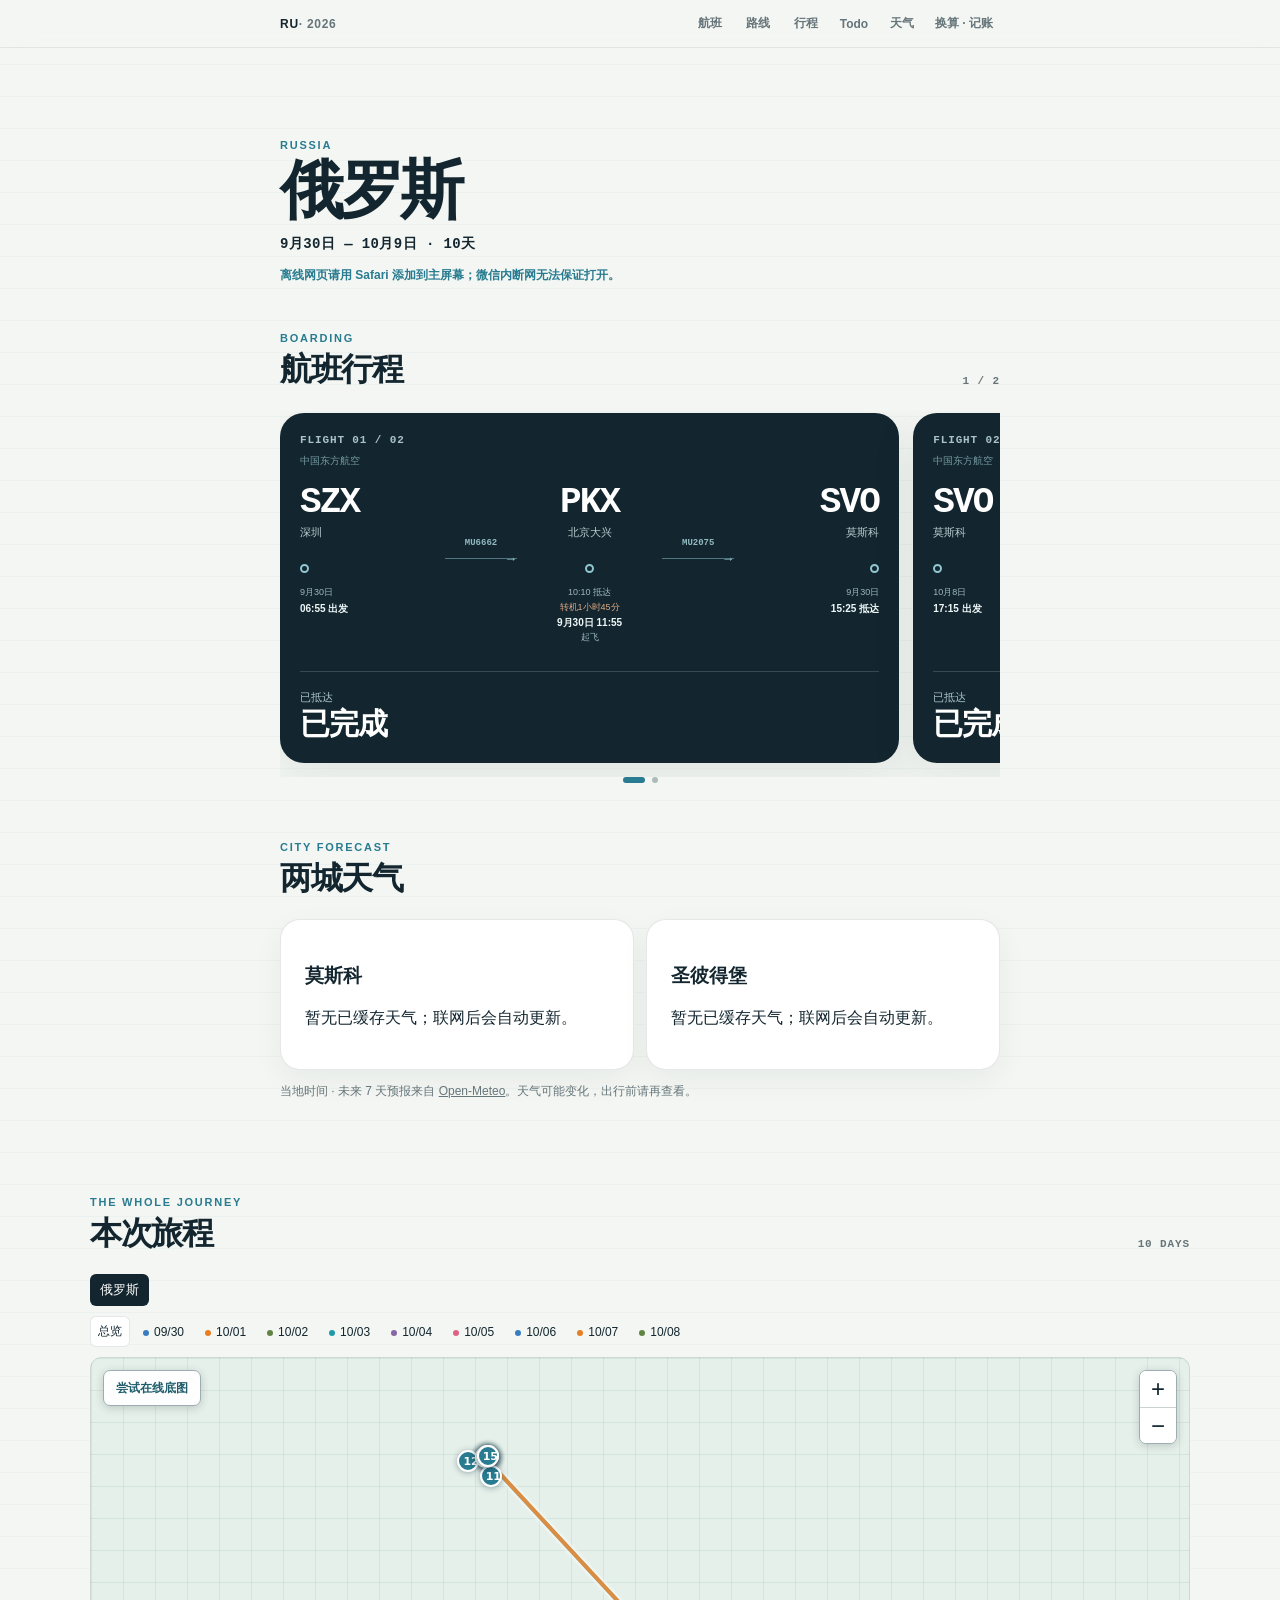
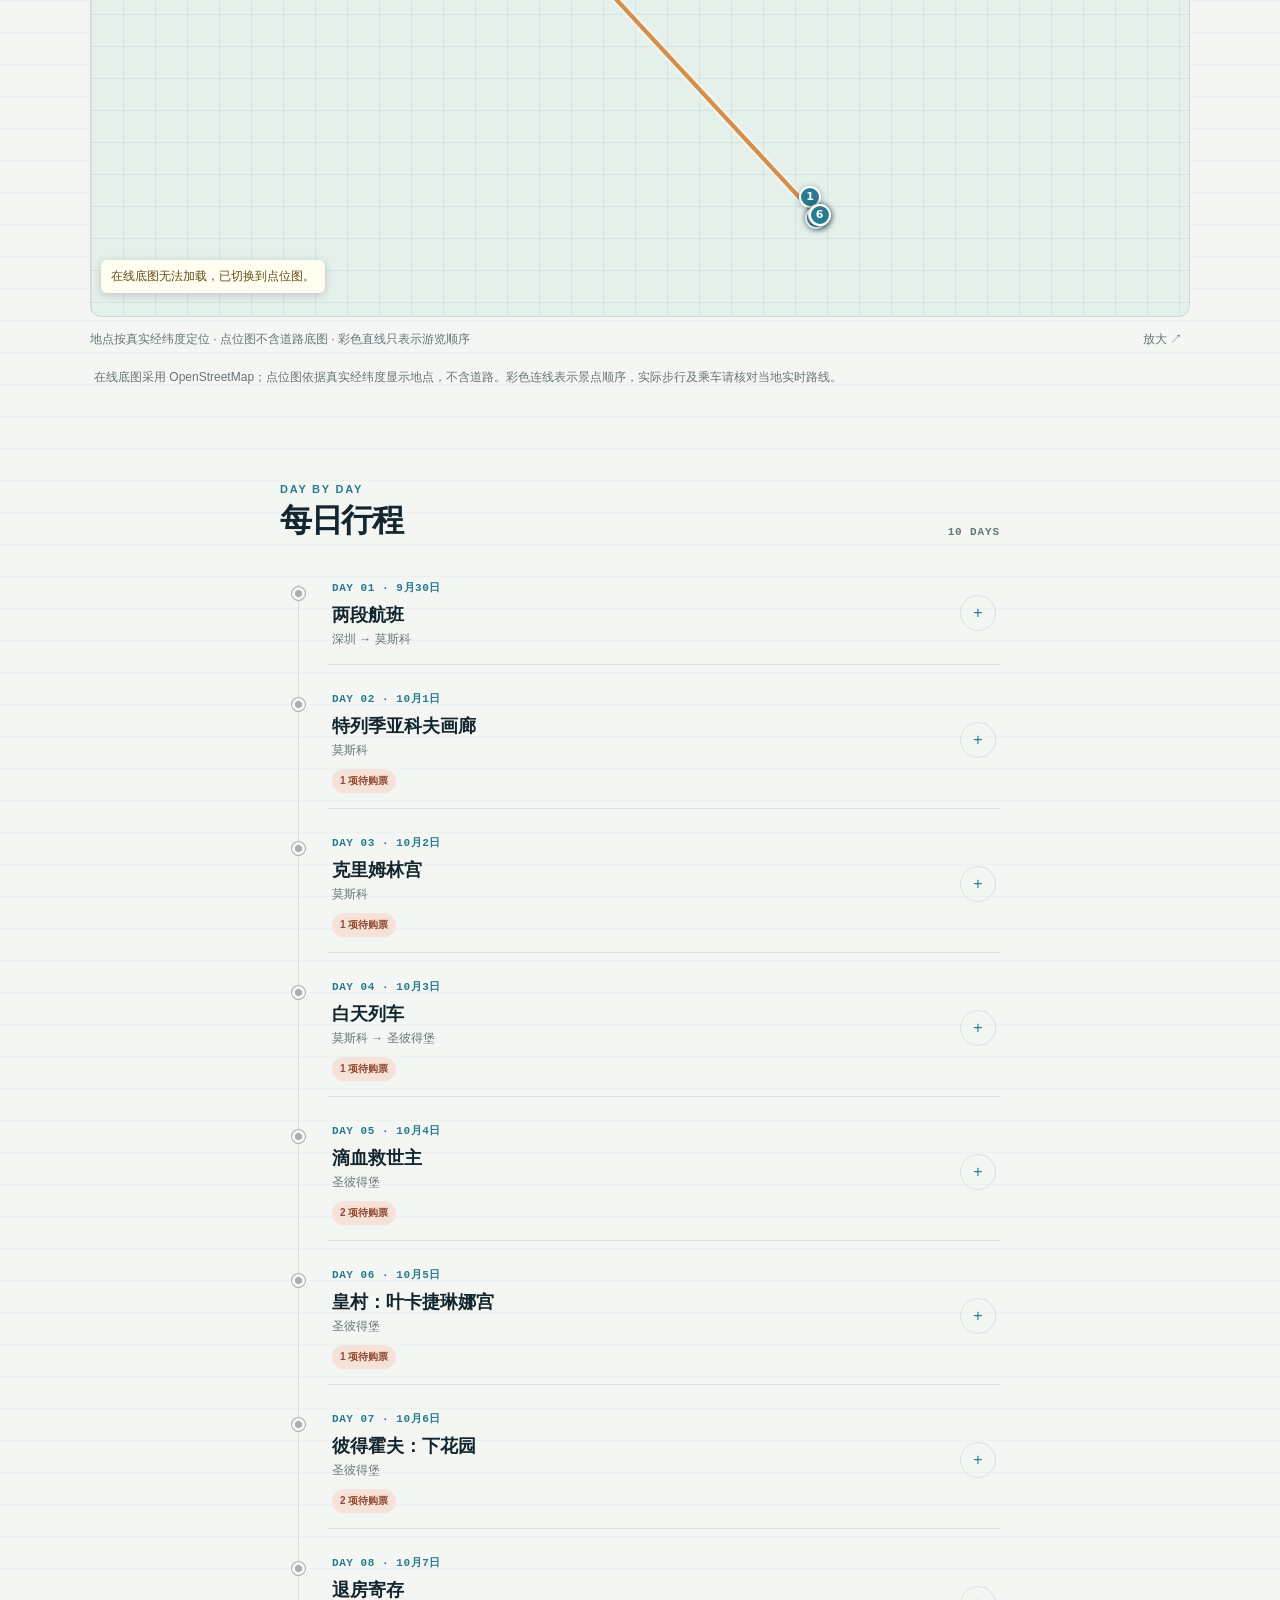
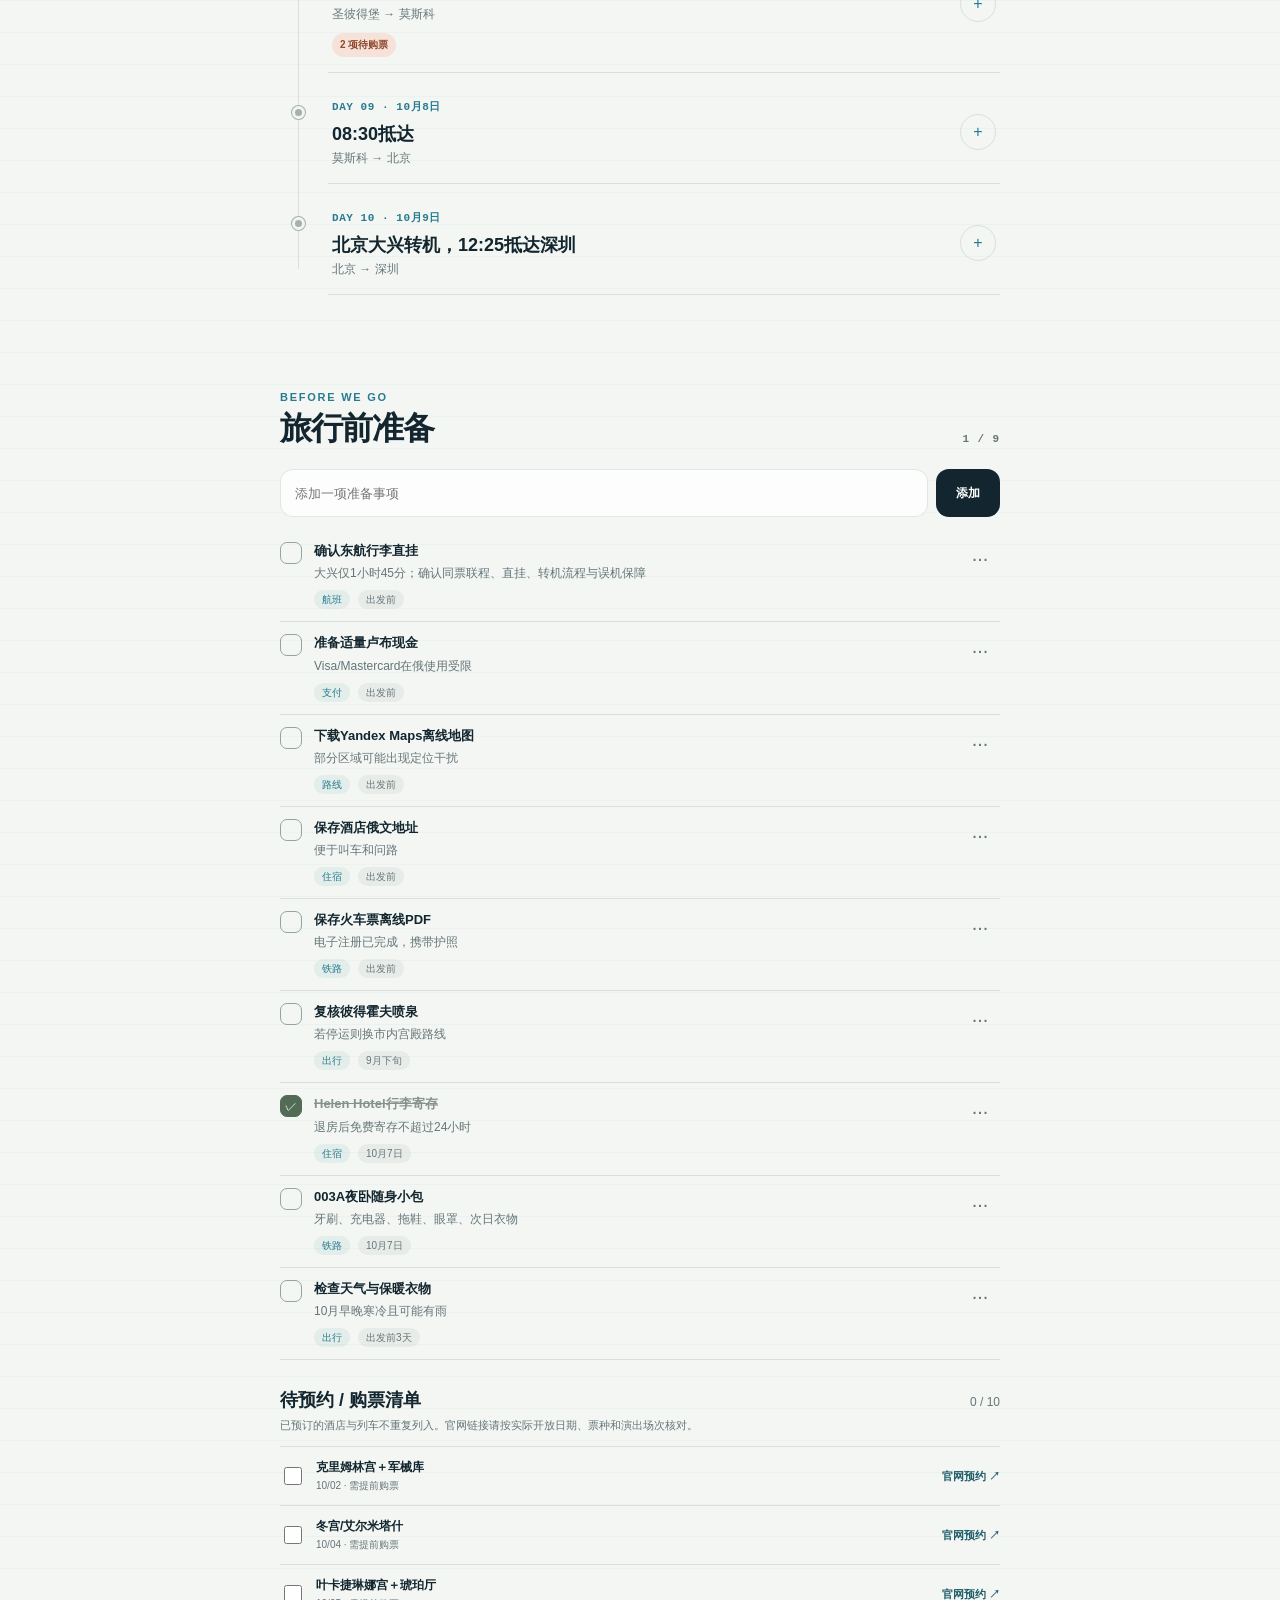
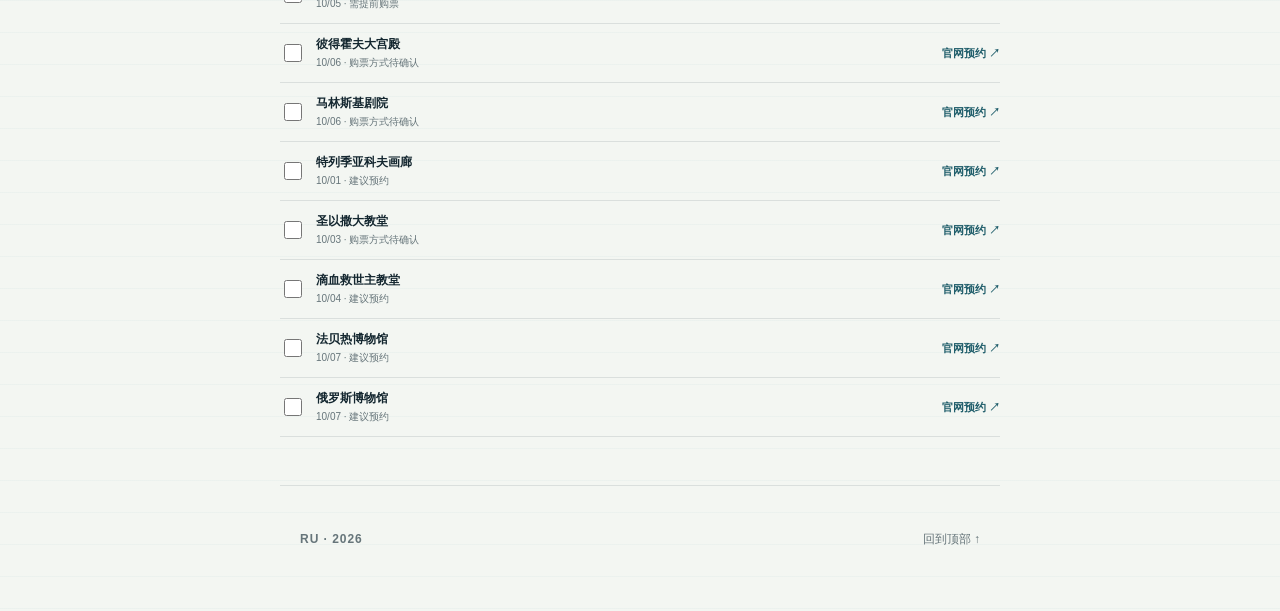
==== commit bd1de186: "Refine travel site typography, density and map labels" ====
--- a/index.html
+++ b/index.html
@@ -15,17 +15,17 @@
   <meta name="robots" content="noindex,nofollow,noarchive">
   <meta property="og:title" content="俄罗斯双城旅行｜2026年秋">
   <meta property="og:description" content="莫斯科与圣彼得堡的旅行行程和出行提醒。">
-  <link rel="stylesheet" href="release-20260926/styles.css">
-  <link rel="stylesheet" href="release-20260926/ledger.css">
-  <link rel="stylesheet" href="release-20260926/weather.css">
+  <link rel="stylesheet" href="release-20260926/styles.css?v=visual-1">
+  <link rel="stylesheet" href="release-20260926/ledger.css?v=visual-1">
+  <link rel="stylesheet" href="release-20260926/weather.css?v=visual-1">
   <script src="release-20260926/runtime-storage.js" defer></script>
   <script src="release-20260926/overview-map.js" defer></script>
   <script src="release-20260926/route-ui.js" defer></script>
-  <script src="release-20260926/geo-map.js" defer></script>
-  <script src="release-20260926/app.js" defer></script>
+  <script src="release-20260926/geo-map.js?v=visual-1" defer></script>
+  <script src="release-20260926/app.js?v=visual-1" defer></script>
   <script src="release-20260926/ticket-pdf-preview.js" defer></script>
   <script src="release-20260926/ledger.js" defer></script>
-  <script src="release-20260926/site-navigation.js" defer></script>
+  <script src="release-20260926/site-navigation.js?v=visual-1" defer></script>
   <script src="release-20260926/weather.js" defer></script>
   <script src="release-20260926/pwa.js" defer></script>
 </head>
--- a/release-20260926/styles.css
+++ b/release-20260926/styles.css
@@ -3,7 +3,7 @@
   --surface: #ffffff;
   --ink: #13262f;
   --muted: #66757a;
-  --line: #d7dfdc;
+  --line: rgba(19, 38, 47, 0.11);
   --lake: #287b90;
   --lake-soft: #d9ebee;
   --forest: #516b55;
@@ -11,6 +11,20 @@
   --warning: #b84635;
   --radius-lg: 24px;
   --radius-md: 16px;
+  --radius-sm: 12px;
+  --radius-xl: 30px;
+  --space-1: 4px;
+  --space-2: 8px;
+  --space-3: 12px;
+  --space-4: 16px;
+  --space-6: 24px;
+  --space-8: 32px;
+  --space-12: 48px;
+  --type-display: clamp(38px, 12vw, 64px);
+  --type-section: clamp(28px, 8vw, 32px);
+  --type-body: 13px;
+  --type-meta: 11px;
+  --type-label: 11px;
   --shadow: 0 16px 48px rgba(25, 47, 55, 0.08);
   --content: 720px;
   --safe-top: env(safe-area-inset-top, 0px);
@@ -84,20 +98,20 @@
 .hero, .section, .footer { width: min(100%, var(--content)); margin-inline: auto; }
 .hero { padding: 32px 18px 24px; min-height: 188px; display: flex; flex-direction: column; justify-content: flex-end; }
 .hero__eyebrow, .section-kicker {
-  margin: 0 0 10px;
+  margin: 0 0 var(--space-2);
   color: var(--lake);
-  font-size: 11px;
+  font-size: var(--type-label);
   font-weight: 800;
   letter-spacing: 0.16em;
 }
-.hero h1 { margin: 0; max-width: 620px; font-size: clamp(38px, 12vw, 64px); line-height: 0.98; letter-spacing: -0.06em; font-weight: 820; }
+.hero h1 { margin: 0; max-width: 620px; font-size: var(--type-display); line-height: 0.98; letter-spacing: -0.06em; font-weight: 820; }
 .hero__date { margin: 14px 0 0; font: 650 14px/1.4 ui-monospace, SFMono-Regular, Menlo, monospace; letter-spacing: 0.03em; }
 .hero__offline { align-self:flex-start; margin:12px 0 0; color:var(--lake); font-size:12px; font-weight:750; }
 
-.section { padding: 44px 18px; scroll-margin-top: 48px; }
-.flights-section { padding-top: 24px; padding-bottom: 34px; }
-.section-heading { margin-bottom: 16px; display: flex; justify-content: space-between; align-items: flex-end; gap: 16px; }
-.section-heading h2 { margin: 0; font-size: 30px; line-height: 1; letter-spacing: -0.04em; }
+.section { padding: var(--space-12) 18px; scroll-margin-top: 48px; }
+.flights-section { padding-top: var(--space-6); padding-bottom: var(--space-8); }
+.section-heading { margin-bottom: var(--space-6); display: flex; justify-content: space-between; align-items: flex-end; gap: var(--space-4); }
+.section-heading h2 { margin: 0; font-size: var(--type-section); line-height: 1.08; letter-spacing: -0.04em; }
 .section-index, .soft-label { margin: 0; color: var(--muted); font: 700 11px/1 ui-monospace, SFMono-Regular, Menlo, monospace; letter-spacing: 0.08em; }
 
 .flight-carousel {
@@ -163,9 +177,9 @@
 .day-dot { position: absolute; left: 12px; top: 25px; z-index: 1; width: 13px; height: 13px; border: 3px solid var(--paper); border-radius: 50%; background: #a5b1ae; box-shadow: 0 0 0 1px #a5b1ae; }
 .day-card.is-today .day-dot { background: var(--terracotta); box-shadow: 0 0 0 3px rgba(182,92,58,.18); }
 .day-toggle { width: 100%; min-height: 78px; padding: 15px 4px; border: 0; border-bottom: 1px solid var(--line); background: transparent; text-align: left; display: grid; grid-template-columns: 1fr auto; gap: 12px; cursor: pointer; }
-.day-meta { color: var(--lake); font: 750 11px/1.3 ui-monospace, SFMono-Regular, Menlo, monospace; letter-spacing: .05em; }
-.day-title { margin-top: 5px; font-size: 17px; font-weight: 740; line-height: 1.35; }
-.day-locations { margin-top: 5px; color: var(--muted); font-size: 12px; line-height: 1.45; }
+.day-meta { color: var(--lake); font: 750 var(--type-meta)/1.3 ui-monospace, SFMono-Regular, Menlo, monospace; letter-spacing: .05em; }
+.day-title { display:block; margin-top: var(--space-2); font-size: 18px; font-weight: 760; line-height: 1.35; }
+.day-locations { display:block; margin-top: var(--space-1); color: var(--muted); font-size: 12px; line-height: 1.45; }
 .day-ticket-summary { display: inline-flex; min-height: 24px; margin-top: 9px; padding: 4px 8px; align-items: center; border-radius: 999px; font-size: 10px; font-weight: 760; }
 .day-ticket-summary.has-pending { color: #8f492e; background: #f6e2d8; }
 .day-ticket-summary.is-complete { color: #43654a; background: #dfeade; }
@@ -203,7 +217,7 @@
 .ticket-filters button { min-height: 38px; padding: 0 14px; flex: 0 0 auto; border: 1px solid var(--line); border-radius: 999px; background: rgba(255,255,255,.7); color: var(--muted); cursor: pointer; font-size: 11px; font-weight: 720; }
 .ticket-filters button.is-active { border-color: var(--ink); color: white; background: var(--ink); }
 .ticket-list { display: grid; gap: 11px; }
-.ticket-card { padding: 17px; border: 1px solid var(--line); border-radius: var(--radius-md); background: rgba(255,255,255,.78); }
+.ticket-card { padding: 16px; border: 0; border-bottom: 1px solid var(--line); border-radius: var(--radius-sm); background: rgba(255,255,255,.58); }
 .ticket-card.is-purchased { background: rgba(241,247,240,.82); }
 .ticket-card__date { color: var(--lake); font: 740 10px/1.2 ui-monospace, SFMono-Regular, Menlo, monospace; letter-spacing: .06em; }
 .ticket-card__head { margin-top: 9px; display: flex; align-items: flex-start; justify-content: space-between; gap: 10px; }
@@ -256,7 +270,7 @@
 .rental-price strong { color: white; font: 720 15px/1 ui-monospace, SFMono-Regular, Menlo, monospace; }
 
 .accordion-stack { margin-top: 14px; display: grid; gap: 10px; }
-.accordion { border: 1px solid var(--line); border-radius: var(--radius-md); background: rgba(255,255,255,.72); overflow: hidden; }
+.accordion { border: 1px solid rgba(19,38,47,.07); border-radius: var(--radius-md); background: rgba(255,255,255,.64); overflow: hidden; }
 .accordion summary { min-height: 54px; padding: 16px; cursor: pointer; list-style: none; display: flex; justify-content: space-between; align-items: center; font-size: 14px; font-weight: 740; }
 .accordion summary::-webkit-details-marker { display: none; }
 .accordion summary::after { content: "+"; width: 28px; height: 28px; display: grid; place-items: center; border: 1px solid var(--line); border-radius: 50%; color: var(--lake); }
@@ -361,14 +375,23 @@
 .todo-form input:focus { border-color: var(--lake); box-shadow: 0 0 0 3px rgba(40,123,144,.1); }
 .todo-form button { min-width: 64px; min-height: 48px; border: 0; border-radius: 13px; color: white; background: var(--ink); cursor: pointer; font-size: 12px; font-weight: 750; }
 .todo-list { margin-top: 13px; }
-.todo-item { min-height: 54px; border-bottom: 1px solid var(--line); display: grid; grid-template-columns: 1fr auto; align-items: center; gap: 8px; }
-.todo-item label { min-width: 0; min-height: 54px; display: flex; align-items: center; gap: 10px; cursor: pointer; }
+.todo-item { min-height: 72px; border-bottom: 1px solid var(--line); display: grid; grid-template-columns: minmax(0,1fr) auto; align-items: center; gap: var(--space-2); }
+.todo-item label { min-width: 0; min-height: 72px; padding: var(--space-3) 0; display: flex; align-items: flex-start; gap: var(--space-3); cursor: pointer; }
 .todo-item input { position: absolute; opacity: 0; pointer-events: none; }
-.todo-check { width: 22px; height: 22px; flex: 0 0 22px; border: 1.5px solid #93a5a2; border-radius: 7px; color: transparent; display: grid; place-items: center; font-size: 12px; }
-.todo-text { min-width: 0; font-size: 13px; overflow-wrap: anywhere; }
+.todo-check { width: 22px; height: 22px; flex: 0 0 22px; border: 1px solid #93a5a2; border-radius: 7px; color: transparent; display: grid; place-items: center; font-size: 12px; }
+.todo-copy { min-width:0; display:grid; gap:var(--space-1); overflow-wrap:anywhere; }
+.todo-title { font-size:var(--type-body); line-height:1.4; font-weight:740; }
+.todo-description { color:var(--muted); font-size:12px; line-height:1.5; }
+.todo-tags { display:flex; flex-wrap:wrap; gap:var(--space-2); margin-top:var(--space-1); }
+.todo-tags span { color:var(--lake); background:rgba(40,123,144,.08); border-radius:999px; padding:3px 8px; font-size:10px; line-height:1.3; }
+.todo-tags span + span { color:var(--muted); background:rgba(19,38,47,.05); }
 .todo-item.is-complete .todo-check { border-color: var(--forest); color: white; background: var(--forest); }
-.todo-item.is-complete .todo-text { color: #87928f; text-decoration: line-through; }
-.todo-delete { min-width: 44px; min-height: 44px; padding: 0; border: 0; color: #9a7062; background: transparent; cursor: pointer; font-size: 10px; }
+.todo-item.is-complete .todo-title { color: #87928f; text-decoration: line-through; }
+.todo-actions { position:relative; align-self:start; margin-top:var(--space-2); }
+.todo-actions summary { display:grid; place-items:center; width:40px; height:40px; border-radius:var(--radius-sm); color:var(--muted); font-size:20px; line-height:1; list-style:none; cursor:pointer; }
+.todo-actions summary::-webkit-details-marker { display:none; }
+.todo-actions summary:hover,.todo-actions[open] summary { background:rgba(19,38,47,.05); }
+.todo-delete { position:absolute; z-index:4; right:0; top:40px; min-width:72px; min-height:40px; padding:0 var(--space-3); border:1px solid var(--line); border-radius:var(--radius-sm); color:#9a4f42; background:var(--surface); box-shadow:0 6px 16px rgba(19,38,47,.12); cursor:pointer; font-size:12px; }
 .todo-empty { margin: 0; padding: 22px 0 8px; color: var(--muted); text-align: center; font-size: 11px; }
 
 @media (min-width: 700px) {
@@ -473,14 +496,15 @@
 .geo-map-marker.is-small .geo-marker-dot { width:9px; height:9px; background:#497ca8; }
 .geo-map-marker:hover .geo-marker-label,.geo-map-marker:focus-visible .geo-marker-label { display:block; }
 .geo-map-marker .geo-marker-label { display:none; }
+.geo-map-marker.has-label .geo-marker-label { display:block; max-width:144px; overflow:hidden; text-overflow:ellipsis; }
 .geo-map-marker.is-focused .geo-marker-label { display:block; }
 .geo-map-marker .geo-marker-dot { display:grid; place-items:center; min-width:22px; height:22px; padding:0 4px; border-radius:50%; background:var(--lake); border:2px solid white; color:white; font:800 11px/1 system-ui,sans-serif; box-shadow:0 1px 6px #173b4a66; text-shadow:none; }
-.geo-map-marker.is-focused .geo-marker-dot { background:var(--terracotta); transform:scale(1.18); }
+.geo-map-marker.is-focused .geo-marker-dot { background:var(--terracotta); }
 .route-linked-activity { display:flex; flex-direction:column; gap:5px; padding:10px 0; border-bottom:1px solid var(--line); font-size:12px; }
 .route-linked-activity button, .ticket-dialog__todo { width:max-content; border:0; padding:5px 0; background:none; color:var(--lake); font-weight:750; cursor:pointer; }
 .day-weather { display:flex; flex-wrap:wrap; gap:4px 10px; margin:0 0 18px; padding:11px 13px; background:var(--lake-soft); border-radius:10px; font-size:12px; }
 .activity-transport, .activity-weather { display:inline-block; margin:5px 8px 0 0; color:var(--muted); font-size:11px; }
-.next-activity { margin:0 0 18px; padding:16px; border:1px solid var(--line); border-radius:var(--radius-md); background:var(--surface); }
+.next-activity { margin:0 0 24px; padding:16px; border:0; border-left:3px solid var(--lake); border-radius:var(--radius-sm); background:rgba(40,123,144,.07); }
 .next-activity .section-kicker { display:block; margin:0 0 8px; }
 .next-activity strong { display:block; font-size:14px; line-height:1.5; }
 .next-activity-actions { display:flex; gap:8px; margin-top:10px; }
@@ -506,8 +530,8 @@
 #map-dialog-content .geo-map-block { width:100%; }
 @media(max-width:699px) { .geo-map { height:390px; } #map-dialog { width:100vw; max-width:none; padding:48px 8px 8px; } #map-dialog .geo-map { height:calc(100dvh - 118px); } }
 
-.hub-transfer-guide { margin:20px 0 4px; padding:16px; border:1px solid #cbdcde; border-radius:14px; background:#f3f8f7; }
-.daily-transport { margin:20px 0 4px; padding:16px; border:1px solid #d7dfcf; border-radius:14px; background:#f8faf4; }
+.hub-transfer-guide { margin:24px 0 4px; padding:16px; border:0; border-radius:var(--radius-md); background:#f3f8f7; }
+.daily-transport { margin:24px 0 4px; padding:16px; border:0; border-radius:var(--radius-md); background:#f8faf4; }
 .daily-transport h3 { margin:0 0 10px; font-size:15px; }
 .daily-transport ol { list-style:none; margin:0; padding:0; }
 .daily-transport li { padding:11px 0; border-top:1px solid #dfe8da; }
--- a/release-20260926/ledger.css
+++ b/release-20260926/ledger.css
@@ -5,7 +5,14 @@
   display: flex;
   align-items: center;
   gap: 4px;
-}
+  min-width: 0;
+  overflow-x: auto;
+  overflow-y: hidden;
+  scrollbar-width: none;
+  -ms-overflow-style: none;
+}
+.topbar .primary-navigation::-webkit-scrollbar { display:none; }
+.topbar .primary-navigation a { flex:0 0 auto; }
 
 .topbar .travel-nav-link { position:relative; min-width:44px; padding-inline:5px; white-space:nowrap; }
 .topbar .travel-nav-link[aria-current="location"],
@@ -60,8 +67,8 @@
 @media (max-width: 480px) {
   .topbar { height:auto; min-height:84px; padding:var(--safe-top) 8px 0; flex-direction:column; align-items:stretch; }
   .topbar .wordmark { min-height:30px; padding-left:4px; }
-  .topbar .primary-navigation { width:100%; justify-content:space-between; gap:0; }
-  .topbar .primary-navigation a { min-width:0; min-height:48px; padding-inline:3px; font-size:11px; }
+  .topbar .primary-navigation { width:100%; justify-content:flex-start; gap:8px; }
+  .topbar .primary-navigation a { min-width:44px; min-height:48px; padding-inline:5px; font-size:11px; }
   .section { scroll-margin-top:90px; }
 }
 
@@ -82,7 +89,7 @@
 .ledger-app button, .ledger-app input, .ledger-app select { font-family: inherit; }
 .ledger-app h1, .ledger-app h2, .ledger-app h3, .ledger-app p { margin: 0; }
 .ledger-page-header { display: flex; align-items: center; justify-content: space-between; gap: 18px; }
-.ledger-page-header h1 { font-size: clamp(30px, 9vw, 42px); line-height: 1; letter-spacing: -.055em; font-weight: 820; }
+.ledger-page-header h1 { font-size: var(--type-section); line-height: 1.08; letter-spacing: -.055em; font-weight: 820; }
 .ledger-header-actions { display: flex; align-items: center; gap: 5px; }
 .ledger-text-button, .ledger-icon-button {
   min-height: 42px; padding: 0 9px; border: 0; border-radius: 9px;
@@ -101,11 +108,11 @@
 .ledger-live:empty { display: none; }
 .ledger-tab-panel[hidden] { display: none; }
 .ledger-section-heading { display: flex; align-items: flex-end; justify-content: space-between; gap: 14px; }
-.ledger-section-heading h2 { margin-top: 4px; font-size: 19px; line-height: 1.2; letter-spacing: -.025em; font-weight: 790; }
+.ledger-section-heading h2 { margin-top: 8px; font-size: 21px; line-height: 1.2; letter-spacing: -.025em; font-weight: 790; }
 .ledger-section-kicker { color: #7b898b; font-size: 11px; line-height: 1.3; font-weight: 760; letter-spacing: .07em; }
 .ledger-soft-count { color: #8a9798; font-size: 11px; }
 
-.ledger-members-strip { margin-top: 27px; }
+.ledger-members-strip { margin-top: 24px; }
 .ledger-members-strip-heading { display: flex; align-items: center; justify-content: space-between; gap: 12px; }
 .ledger-members-strip-heading > div { display: flex; align-items: baseline; gap: 8px; }
 .ledger-members-strip-heading strong { font-size: 19px; font-weight: 790; }
@@ -122,15 +129,15 @@
 .ledger-avatar-stack .ledger-avatar + .ledger-avatar { margin-left: -5px; border: 2px solid #fff; }
 
 .ledger-entry-card, .ledger-list-section, .ledger-transfer-list, .ledger-member-stats-list, .ledger-stats-overview {
-  border: 1px solid rgba(19,38,47,.1); border-radius: 16px; background: #fff;
+  border: 1px solid rgba(19,38,47,.08); border-radius: 20px; background: #fff;
   box-shadow: 0 12px 32px rgba(18,42,50,.055), 0 1px 3px rgba(18,42,50,.035);
 }
-.ledger-entry-card { margin-top: 27px; padding: 20px; }
-.ledger-converter { margin-top:24px; padding:20px; border:1px solid rgba(19,38,47,.1); border-radius:16px; background:#fff; box-shadow:0 8px 26px rgba(19,38,47,.04); }
-.ledger-converter-form { display:grid; grid-template-columns:repeat(2,minmax(0,1fr)); gap:12px; align-items:end; margin-top:17px; }
+.ledger-entry-card { margin-top: 24px; padding: 20px; }
+.ledger-converter { margin-top:24px; padding:20px; border:1px solid rgba(19,38,47,.08); border-radius:20px; background:#fff; box-shadow:0 8px 26px rgba(19,38,47,.04); }
+.ledger-converter-form { display:grid; grid-template-columns:repeat(2,minmax(0,1fr)); gap:12px; align-items:end; margin-top:24px; }
 .ledger-converter-rate { grid-column:1 / -1; }
 .ledger-converter-form .ledger-secondary-button { grid-column:1 / -1; }
-.ledger-converter-result { display:block; min-height:30px; margin-top:16px; color:var(--lake); font-size:22px; font-weight:800; letter-spacing:-.03em; }
+.ledger-converter-result { display:block; min-height:30px; margin-top:16px; color:var(--lake); font-size:clamp(24px,7vw,30px); font-weight:800; letter-spacing:-.04em; }
 .ledger-converter-note { margin-top:5px !important; color:#809092; font-size:10px; line-height:1.55; }
 .ledger-clear-rate { margin-top:9px; padding-left:0; }
 .ledger-bill-form { margin-top: 19px; }
@@ -329,9 +336,9 @@
 .ledger-currency-option:hover, .ledger-currency-option[aria-current="true"] { color: var(--lake); background: #e7f2f3; }
 .ledger-currency-option b { font: 760 10px/1 ui-monospace, SFMono-Regular, Menlo, monospace; }
 .ledger-currency-option span { overflow: hidden; text-overflow: ellipsis; white-space: nowrap; }
-.ledger-field-amount .ledger-amount-input { min-height: 44px; padding: 0 12px; border: 1px solid rgba(19,38,47,.16); border-radius: 11px; background: #fbfcfb; }
+.ledger-field-amount .ledger-amount-input { min-height: 44px; padding: 0 12px; border: 1px solid rgba(19,38,47,.1); border-radius: 16px; background: #fbfcfb; }
 .ledger-converted-field { padding-top: 14px; padding-bottom: 0; }
-.ledger-converted-input-wrap { padding: 0 12px; border: 1px solid rgba(19,38,47,.15); border-radius: 11px; background: #fbfcfb; }
+.ledger-converted-input-wrap { padding: 0 12px; border: 1px solid rgba(19,38,47,.1); border-radius: 16px; background: #fbfcfb; }
 .ledger-converted-field .ledger-input { border: 0 !important; background: transparent; }
 .ledger-person-grid { grid-template-columns: repeat(6, minmax(0, 1fr)); gap: 15px 4px; }
 .ledger-person-choice { width: 48px; justify-self: start; }
--- a/release-20260926/weather.css
+++ b/release-20260926/weather.css
@@ -1,16 +1,17 @@
 .weather-section { padding-top: 26px; }
 .weather-grid { display:grid; grid-template-columns:repeat(2,minmax(0,1fr)); gap:12px; }
-.weather-card { min-width:0; padding:18px; border:1px solid var(--line); border-radius:var(--radius-md); background:var(--surface); box-shadow:var(--shadow); }
+.weather-card { min-width:0; padding:24px; border:1px solid var(--line); border-radius:20px; background:var(--surface); box-shadow:0 10px 30px rgba(25,47,55,.05); }
 .weather-current { display:flex; justify-content:space-between; align-items:start; gap:10px; }
-.weather-current h3 { margin:0; font-size:20px; }
+.weather-current h3 { margin:0; font-size:22px; line-height:1.2; }
 .weather-current p { margin:5px 0 0; color:var(--muted); }
-.weather-current strong { font-size:36px; line-height:1; }
+.weather-current strong { font-size:38px; line-height:1; }
 .weather-updated, .weather-source { color:var(--muted); font-size:12px; line-height:1.5; }
 .weather-updated { margin:8px 0 14px; }
 .weather-source { margin:12px 0 0; }
 .weather-days { border-top:1px solid var(--line); }
 .weather-day { display:grid; grid-template-columns:48px minmax(0,1fr) 76px 58px; align-items:center; gap:4px; padding:8px 0; border-bottom:1px solid var(--line); font-size:12px; }
 .weather-day time, .weather-day small { color:var(--muted); }
-.weather-day strong { white-space:nowrap; font-weight:700; }
+.weather-day strong { white-space:nowrap; font-weight:650; }
+.weather-day small { font-weight:400; }
 .weather-day button { grid-column:1 / -1; width:max-content; border:0; padding:3px 0; background:none; color:var(--lake); font-size:12px; font-weight:700; cursor:pointer; }
 @media(max-width:600px) { .weather-grid { grid-template-columns:1fr; } }
